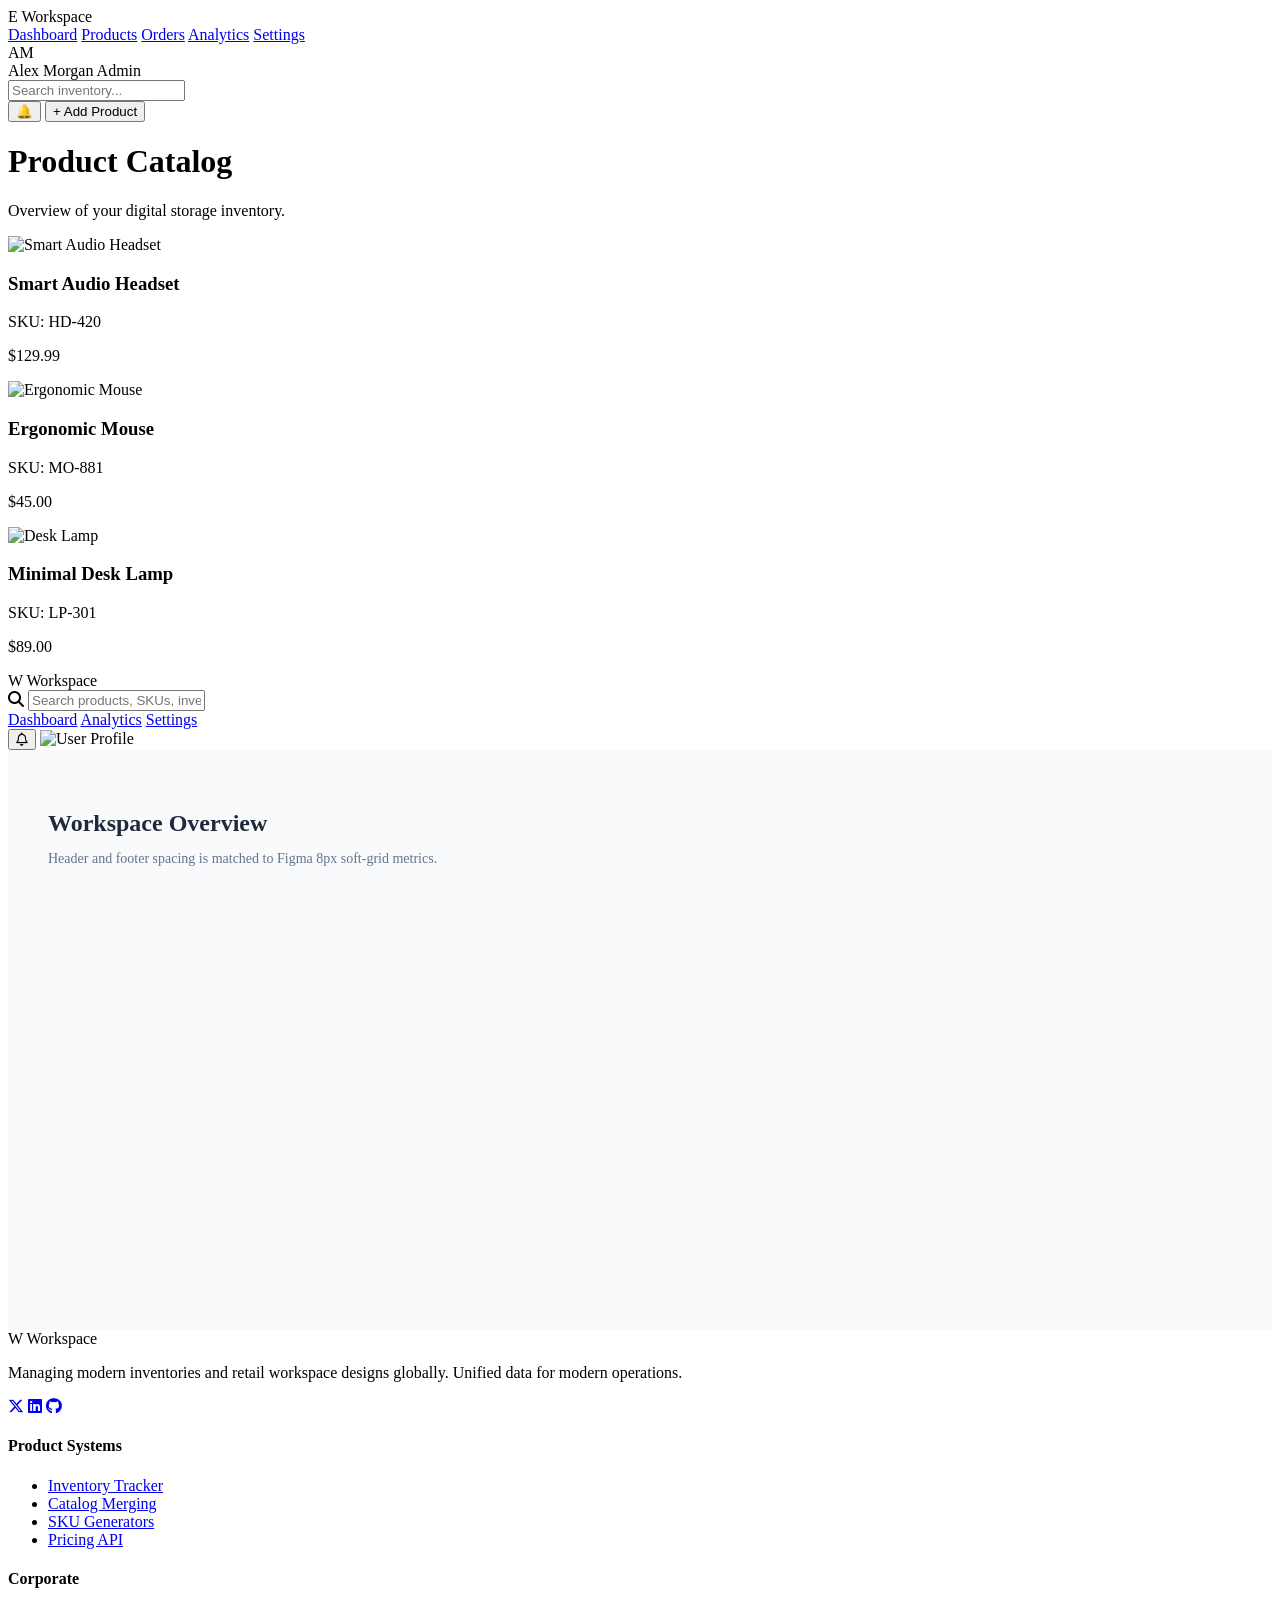
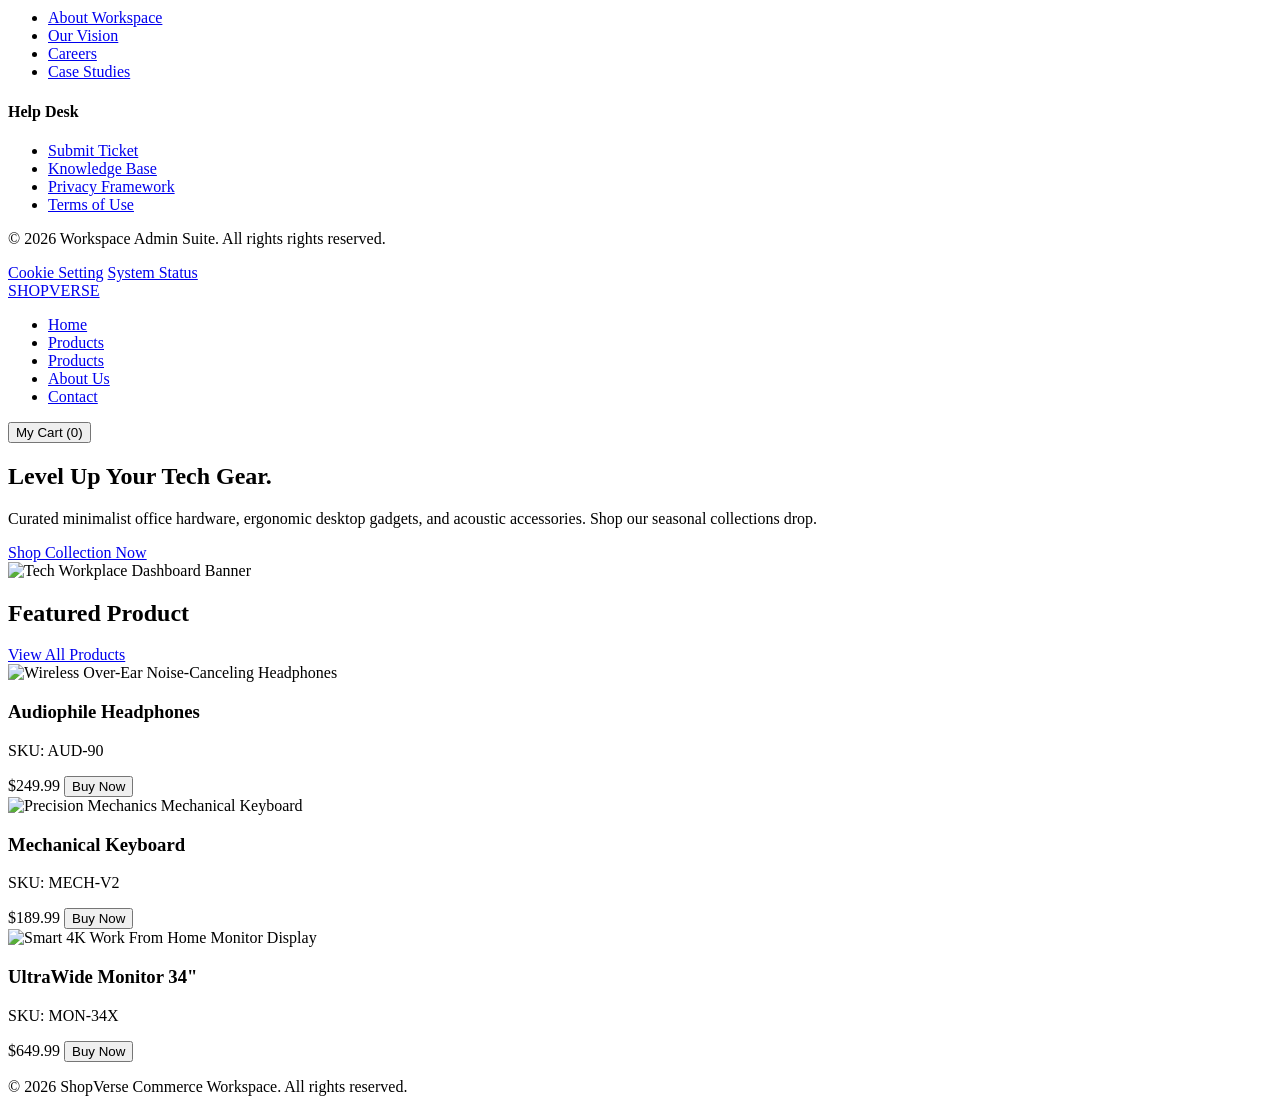
==== index.html @ 9fde5715 "Add files via upload" ====
<!DOCTYPE html>
<html lang="en">
<head>  
    <meta charset="UTF-8">
    <meta name="viewport" content="width=device-width, initial-scale=1.0">
    <title>E-commerce Figma Dashboard</title>

    <link rel="stylesheet" href="style.css">
    <link rel="preconnect" href="https://fonts.googleapis.com">
    <link rel="preconnect" href="https://fonts.gstatic.com" crossorigin>
    
    <link href="https://fonts.googleapis.com/css2?family=Inter:wght@400;500;600;700&display=swap" rel="stylesheet">
    
    <link rel="stylesheet" href="style.css"> 
    <link rel="preconnect" href="productt.html"> 
    <link rel="preconnect" href="product-detail.html"> 
    <div class="dashboard-container">
      <aside class="sidebar">
      <div class="logo">
      <span class="logo-box">E</span> Workspace
    </div>
    <nav class="nav-menu">
      <a href="#" class="nav-item active">Dashboard</a>
      <a href="#" class="nav-item">Products</a>
      <a href="#" class="nav-item">Orders</a>
      <a href="#" class="nav-item">Analytics</a>
      <a href="#" class="nav-item">Settings</a>
    </nav>
    <div class="profile-snip">
      <div class="avatar">AM</div>
      <div class="profile-info">
      <span class="name">Alex Morgan</span>
      <span class="role">Admin</span>
    </div>
      </div>
      </aside>
    <div class="right-pane">
      <header class="top-header">
      <div class="search-bar">
      <input type="text" placeholder="Search inventory...">
    </div>
    <div class="header-actions">
      <button class="action-btn">🔔</button>
      <button class="add-btn">+ Add Product</button>
    </div>
</header>
    <main class="main-content">
      <div class="page-title">
      <h1>Product Catalog</h1>
      <p>Overview of your digital storage inventory.</p>
    </div>
    <div class="product-grid">
      <div class="product-card">
      <img src="assets/image/tech/image 29.png" alt="Smart Audio Headset" class="product-img">
      <h3>Smart Audio Headset</h3>
      <p class="sku">SKU: HD-420</p>
      <p class="price">$129.99</p>
    </div>
      </div>
    <div class="product-card">
      <img src="assets/image/tech/image 6.png" alt="Ergonomic Mouse" class="product-img"> 
      <h3>Ergonomic Mouse</h3>
      <p class="sku">SKU: MO-881</p>
      <p class="price">$45.00</p>
    </div>
    <div class="product-card">
      <img src= "assets/image/layout/alibaba/image/tech/image 85.png" alt="Desk Lamp" class="product-img"> 
      <h3>Minimal Desk Lamp</h3>
      <p class="sku">SKU: LP-301</p>
      <p class="price">$89.00</p>
    </div>
      </div>
</main>
    </div>
      </div>
</body>
</html>
    <title>Figma Header & Footer Workspace</title>
       <link rel="preconnect" href="https://fonts.googleapis.com">
       <link rel="preconnect" href="https://fonts.gstatic.com" crossorigin>
       <link href="https://fonts.googleapis.com/css2?family=Inter:wght@400;500;600;700&display=swap" rel="stylesheet">
       <link rel="stylesheet" href="https://cdnjs.cloudflare.com/ajax/libs/font-awesome/6.4.0/css/all.min.css">
       <link rel="stylesheet" href="style.css">
    </head>
    <body>
       <header class="main-header">
       <div class="container header-flex">
    <div class="logo">
       <span class="logo-icon">W</span>
       <span class="logo-text">Workspace</span>
    </div>
    <div class="search-wrapper">
        <i class="fa-solid fa-magnifying-glass search-icon"></i>
        <input type="text" placeholder="Search products, SKUs, inventory..." class="search-input">
    </div>
    <div class="header-right">
     <nav class="header-nav">
        <a href="#" class="nav-link active">Dashboard</a>
        <a href="#" class="nav-link">Analytics</a>
        <a href="#" class="nav-link">Settings</a>
    </nav>
        <div class="vertical-divider"></div>
        <div class="header-actions">
        <button class="icon-btn" aria-label="Notifications">
        <i class="fa-regular fa-bell"></i>
        <span class="badge-dot"></span>
    </button>
        <img src="https://ui-avatars.com/api/?name=User&background=6366f1&color=fff" alt="User Profile" class="avatar">
    </div>
      </div>
      </div>
    </header>
    <main style="min-height: calc(100vh - 400px); background-color: #F8FAFC; padding: 40px;">
        <div class="container">
        <h2 style="font-weight: 700; color: #1E293B; margin-bottom: 8px;">Workspace Overview</h2>
        <p style="color: #64748B; font-size: 0.875rem;">Header and footer spacing is matched to Figma 8px soft-grid metrics.</p>
        </div>
    </main>
    <footer class="main-footer">
    <div class="container footer-grid">
        <div class="footer-col brand-col">
        <div class="logo">
        <span class="logo-icon">W</span>
        <span class="logo-text">Workspace</span>
        </div>
        <p class="footer-desc">
    Managing modern inventories and retail workspace designs globally. Unified data for modern operations.
    </p>
    <div class="social-links">
        <a href="#"><i class="fa-brands fa-x-twitter"></i></a>
        <a href="#"><i class="fa-brands fa-linkedin"></i></a>
        <a href="#"><i class="fa-brands fa-github"></i></a>
    </div>
        </div>
        <div class="footer-col">
        <h4 class="footer-title">Product Systems</h4>
    <ul class="footer-links">
        <li><a href="#">Inventory Tracker</a></li>
        <li><a href="#">Catalog Merging</a></li>
        <li><a href="#">SKU Generators</a></li>
        <li><a href="#">Pricing API</a></li>
    </ul>
         </div>
    <div class="footer-col">
         <h4 class="footer-title">Corporate</h4>
    <ul class="footer-links">
        <li><a href="#">About Workspace</a></li>
        <li><a href="#">Our Vision</a></li>
        <li><a href="#">Careers</a></li>
        <li><a href="#">Case Studies</a></li>
    </ul>
        </div>
    <div class="footer-col">
        <h4 class="footer-title">Help Desk</h4>
    <ul class="footer-links">
        <li><a href="#">Submit Ticket</a></li>
        <li><a href="#">Knowledge Base</a></li>
        <li><a href="#">Privacy Framework</a></li>
        <li><a href="#">Terms of Use</a></li>
    </ul>
        </div>
         </div>
    <div class="container footer-bottom">
        <p>&copy; 2026 Workspace Admin Suite. All rights rights reserved.</p>
        <div class="bottom-links">
        <a href="#">Cookie Setting</a>
        <a href="#">System Status</a>
    </div>
        </div>
        </footer>
    </body>
    </html>
    <title>ShopVerse - Home</title>
        <link rel="preconnect" href="https://fonts.googleapis.com">
        <link rel="preconnect" href="https://fonts.gstatic.com" crossorigin>
        <link href="https://fonts.googleapis.com/css2?family=Inter:wght@400;500;600;700;800&display=swap" rel="stylesheet">
        <link rel="stylesheet" href="style.css">
</head>
<body>
    <header class="site-header">
        <div class="container nav-bar">
        <div class="logo"><a href="index.html">SHOP<span>VERSE</span></a></div>
    <nav>
    <ul class="nav-links">
        <li><a href="index.html" class="active">Home</a></li>
        <li><a href="product.html">Products</a></li>
         <li><a href="product-detail.html">Products</a></li>
        <li><a href="#">About Us</a></li>
        <li><a href="#">Contact</a></li>
    </ul>
    </nav>
    <div class="header-actions">
        <button class="btn btn-outline">My Cart (0)</button>
    </div>
        </div>
    </header>
    <section class="hero-section">
        <div class="container hero-content">
        <div class="hero-text">
        <h1>Level Up Your Tech Gear.</h1>
        <p>Curated minimalist office hardware, ergonomic desktop gadgets, and acoustic accessories. Shop our seasonal collections drop.</p>
        <a href="product.html" class="btn btn-primary">Shop Collection Now</a>
    </div>
    <div class="hero-img">
        <img src="assets/image/hero-banner.png" alt="Tech Workplace Dashboard Banner">
    </div>
        </div>
</section>
    <section class="featured-products">
        <div class="container">
        <div class="section-header">
        <h2>Featured Product</h2>
        <a href="product.html" class="btn btn-outline">View All Products</a>
        </div>
    <div class="product-grid"> 
        <div class="product-card">
        <div class="product-img-wrapper">
        <img src="assets/image/tech/image-29.png" alt="Wireless Over-Ear Noise-Canceling Headphones">
    </div>
    <div class="product-info">
        <h3>Audiophile Headphones</h3>
        <p class="product-sku">SKU: AUD-90</p>
        <div class="product-bottom">
        <span class="product-price">$249.99</span>
        <button class="btn btn-primary btn-buy">Buy Now</button>
     </div>
        </div>
        </div>
    <div class="product-card">
        <div class="product-img-wrapper">
        <img src="assets/image/tech/image-85.png" alt="Precision Mechanics Mechanical Keyboard">
    </div>
        <div class="product-info">
        <h3>Mechanical Keyboard</h3>
        <p class="product-sku">SKU: MECH-V2</p>
        <div class="product-bottom">
        <span class="product-price">$189.99</span>
        <button class="btn btn-primary btn-buy">Buy Now</button>
    </div>
        </div>
        </div>
    <div class="product-card">
        <div class="product-img-wrapper">
        <img src="assets/image/tech/image-24.png" alt="Smart 4K Work From Home Monitor Display">
    </div>
    <div class="product-info">
        <h3>UltraWide Monitor 34"</h3>
        <p class="product-sku">SKU: MON-34X</p>
        <div class="product-bottom">
        <span class="product-price">$649.99</span>
        <button class="btn btn-primary btn-buy">Buy Now</button>
    </div>
        </div>
        </div>
        </div>
        </div>
</section>
    <footer class="site-footer">
        <div class="container footer-bottom">
        <p>&copy; 2026 ShopVerse Commerce Workspace. All rights reserved.</p>
        </div>
    </footer>
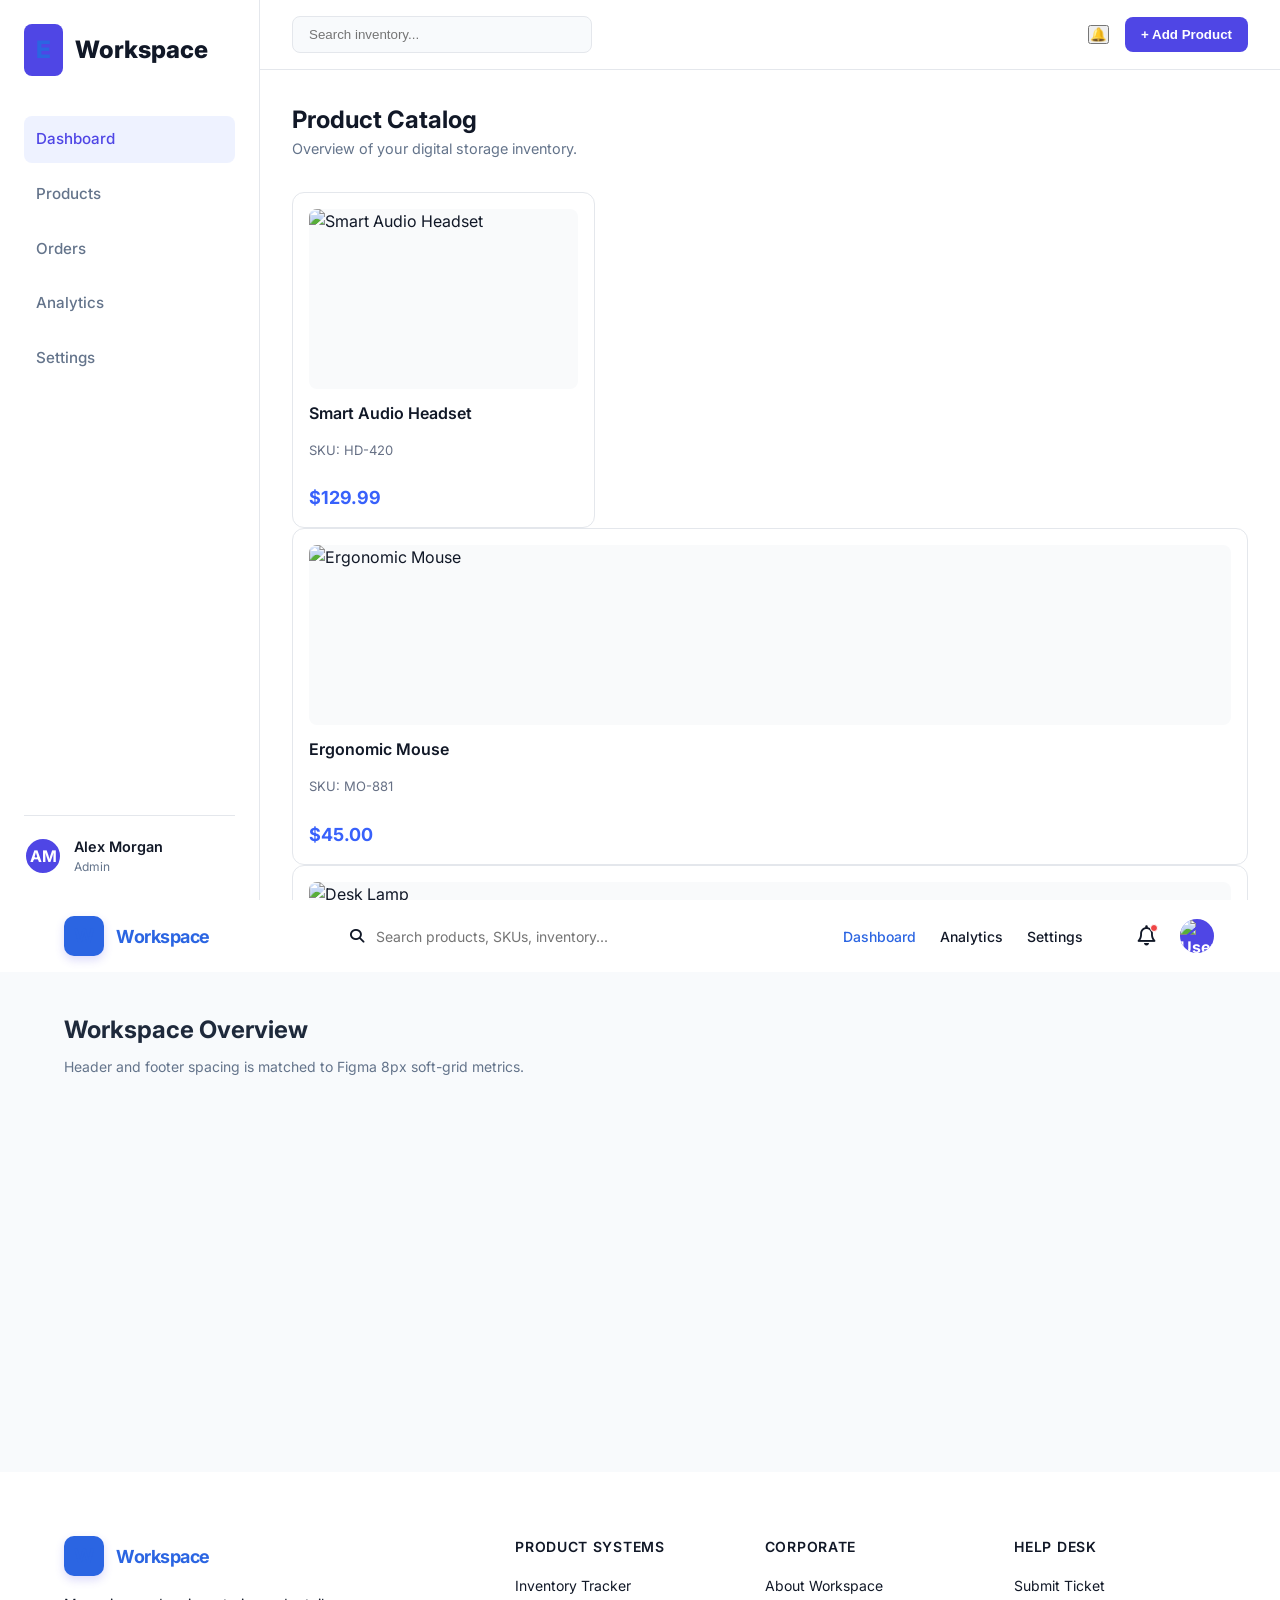
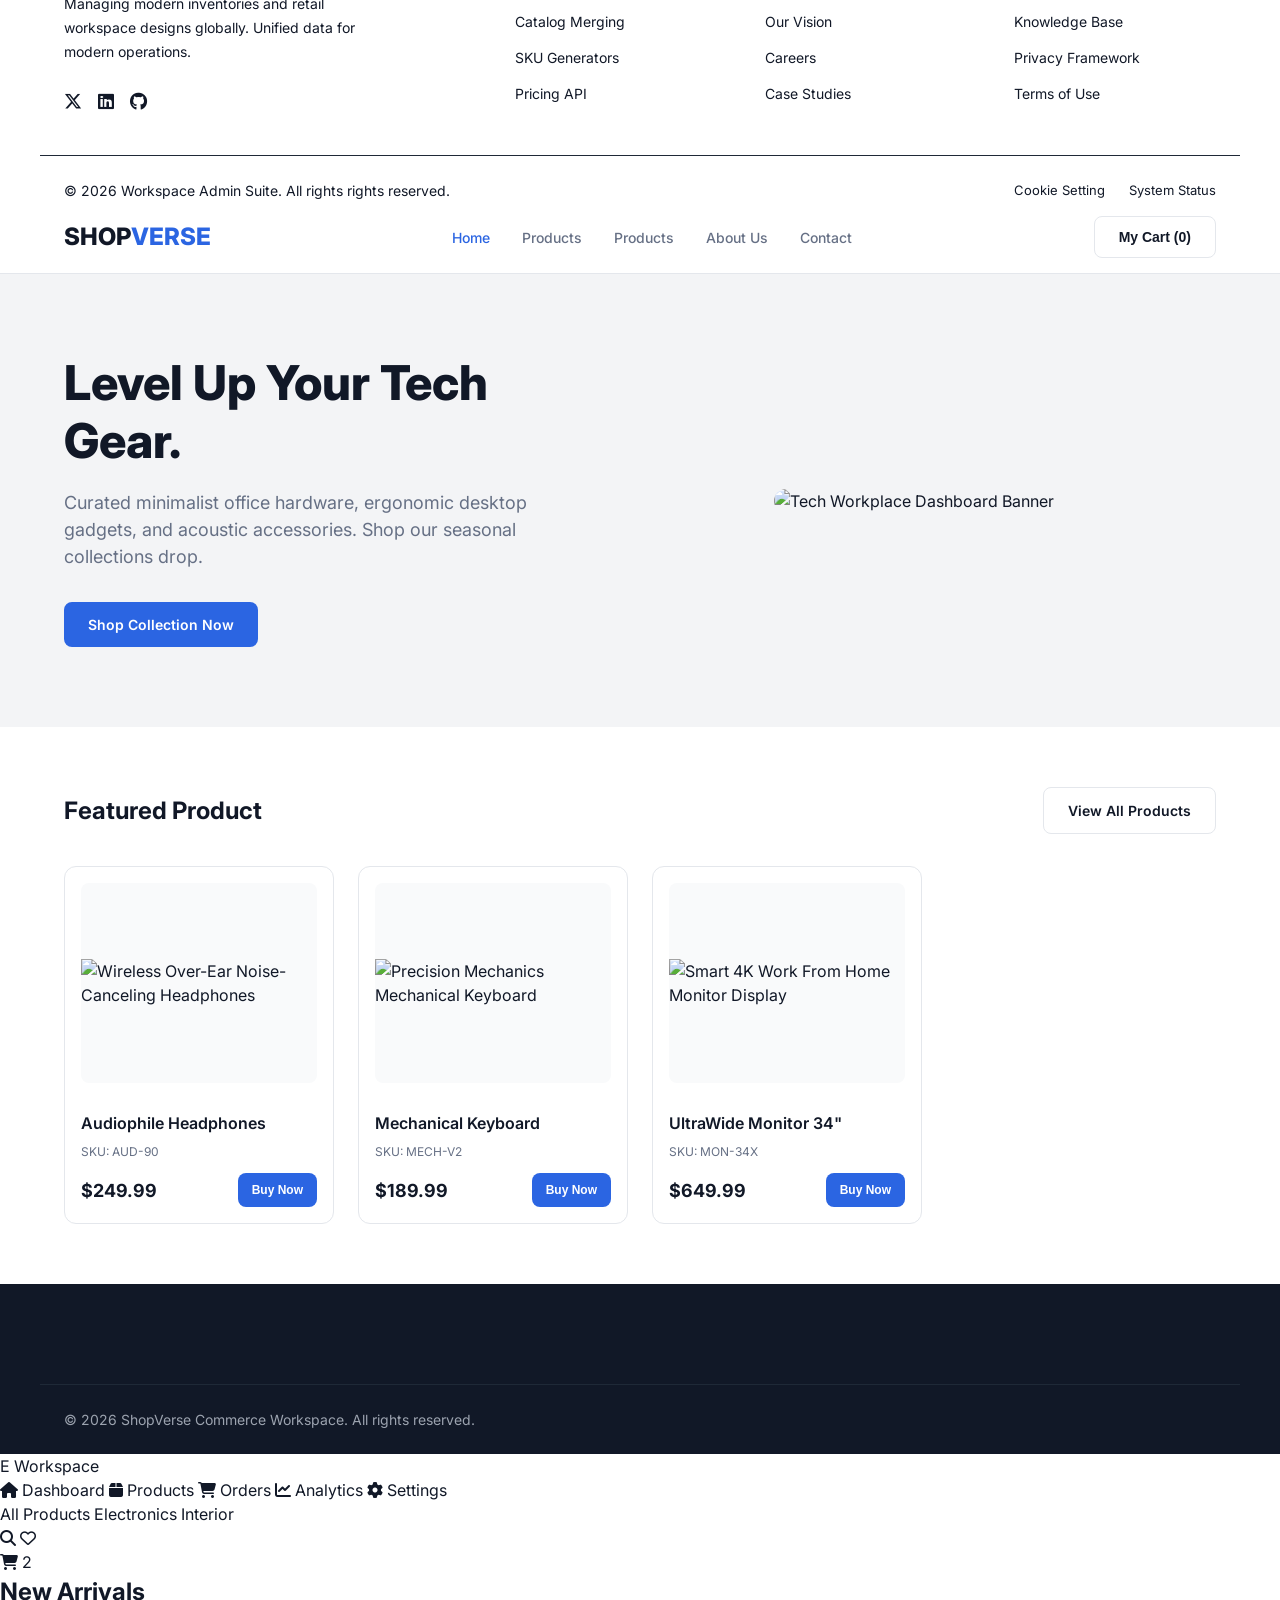
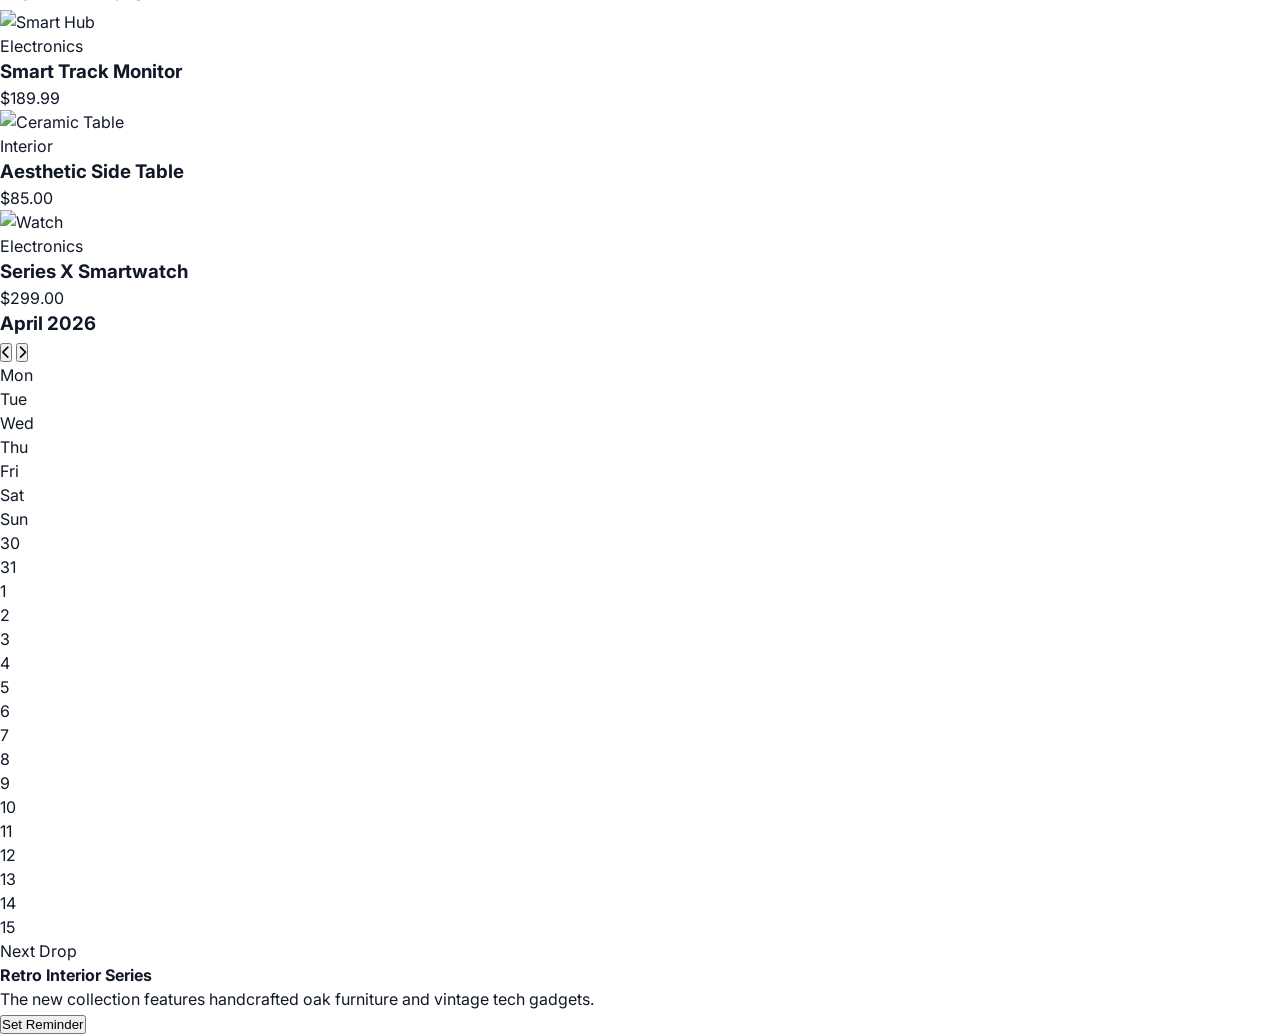
==== commit a6df5683: "Update index.html" ====
--- a/index.html
+++ b/index.html
@@ -261,13 +261,148 @@
         </div>
     </footer>
 
-
-
-
-
-
-
-
-
-
-
+<!DOCTYPE html>
+<html lang="en">
+<head>  
+    <meta charset="UTF-8">
+    <meta name="viewport" content="width=device-width, initial-scale=1.0">
+    <title>E-commerce Dashboard - Week 1 Update</title>
+    <link href="https://fonts.googleapis.com/css2?family=Inter:wght@400;500;600;700&display=swap" rel="stylesheet">
+    <link rel="stylesheet" href="https://cdnjs.cloudflare.com/ajax/libs/font-awesome/6.4.0/css/all.min.css">
+    <link rel="stylesheet" href="style.css"> 
+    <script src="https://cdn.tailwindcss.com"></script>
+</head>
+<body class="bg-[#FDFDFD] font-['Inter']">
+
+    <div class="flex">
+        <aside class="w-64 h-screen bg-white border-r border-gray-100 sticky top-0 flex flex-col p-6">
+            <div class="flex items-center gap-2 mb-10">
+                <span class="bg-black text-white px-3 py-1 rounded-lg font-bold">E</span> 
+                <span class="font-bold text-xl tracking-tight">Workspace</span>
+            </div>
+            <nav class="space-y-2 flex-1">
+                <a href="#" class="flex items-center gap-3 px-4 py-3 bg-gray-100 rounded-xl text-black font-semibold">
+                    <i class="fa-solid fa-house"></i> Dashboard
+                </a>
+                <a href="#" class="flex items-center gap-3 px-4 py-3 text-gray-500 hover:bg-gray-50 rounded-xl transition">
+                    <i class="fa-solid fa-box"></i> Products
+                </a>
+                <a href="#" class="flex items-center gap-3 px-4 py-3 text-gray-500 hover:bg-gray-50 rounded-xl transition">
+                    <i class="fa-solid fa-cart-shopping"></i> Orders
+                </a>
+                <a href="#" class="flex items-center gap-3 px-4 py-3 text-gray-500 hover:bg-gray-50 rounded-xl transition">
+                    <i class="fa-solid fa-chart-line"></i> Analytics
+                </a>
+                <a href="#" class="flex items-center gap-3 px-4 py-3 text-gray-500 hover:bg-gray-50 rounded-xl transition">
+                    <i class="fa-solid fa-gear"></i> Settings
+                </a>
+            </nav>
+        </aside>
+
+        <main class="flex-1 p-8">
+            <header class="flex items-center justify-between mb-10">
+                <div class="flex space-x-8 font-medium text-sm text-gray-400">
+                    <a href="#" class="text-black border-b-2 border-black pb-1">All Products</a>
+                    <a href="#" class="hover:text-black transition">Electronics</a>
+                    <a href="#" class="hover:text-black transition">Interior</a>
+                </div>
+                <div class="flex items-center space-x-5 text-gray-400">
+                    <i class="fa-solid fa-magnifying-glass cursor-pointer hover:text-black"></i>
+                    <i class="fa-regular fa-heart cursor-pointer hover:text-black"></i>
+                    <div class="relative cursor-pointer hover:text-black">
+                        <i class="fa-solid fa-cart-shopping"></i>
+                        <span class="absolute -top-2 -right-2 bg-blue-600 text-white text-[10px] w-4 h-4 rounded-full flex items-center justify-center">2</span>
+                    </div>
+                </div>
+            </header>
+
+            <section class="mb-12">
+                <h2 class="text-3xl font-bold mb-8">New Arrivals</h2>
+                <div class="grid grid-cols-1 md:grid-cols-2 lg:grid-cols-3 gap-8">
+                    
+                    <div class="bg-[#F8F8F8] rounded-3xl p-6 group cursor-pointer transition-all hover:shadow-lg">
+                        <div class="h-48 flex items-center justify-center mb-4">
+                            <img src="assets/Image/tech/6.png" alt="Smart Hub" class="max-h-full object-contain group-hover:scale-105 transition-transform">
+                        </div>
+                        <p class="text-[10px] font-bold text-blue-500 uppercase tracking-widest">Electronics</p>
+                        <h3 class="font-bold text-lg mt-1">Smart Track Monitor</h3>
+                        <p class="font-semibold mt-2">$189.99</p>
+                    </div>
+
+                    <div class="bg-[#F8F8F8] rounded-3xl p-6 group cursor-pointer transition-all hover:shadow-lg">
+                        <div class="h-48 flex items-center justify-center mb-4">
+                            <img src="assets/Image/interior/image 93.png" alt="Ceramic Table" class="max-h-full object-contain group-hover:scale-105 transition-transform">
+                        </div>
+                        <p class="text-[10px] font-bold text-green-500 uppercase tracking-widest">Interior</p>
+                        <h3 class="font-bold text-lg mt-1">Aesthetic Side Table</h3>
+                        <p class="font-semibold mt-2">$85.00</p>
+                    </div>
+
+                    <div class="bg-[#F8F8F8] rounded-3xl p-6 group cursor-pointer transition-all hover:shadow-lg">
+                        <div class="h-48 flex items-center justify-center mb-4">
+                            <img src="assets/Image/tech/image 32.png" alt="Watch" class="max-h-full object-contain group-hover:scale-105 transition-transform">
+                        </div>
+                        <p class="text-[10px] font-bold text-blue-500 uppercase tracking-widest">Electronics</p>
+                        <h3 class="font-bold text-lg mt-1">Series X Smartwatch</h3>
+                        <p class="font-semibold mt-2">$299.00</p>
+                    </div>
+                </div>
+            </section>
+
+            <section class="grid grid-cols-1 lg:grid-cols-3 gap-8">
+                <div class="lg:col-span-2 bg-white border border-gray-100 rounded-3xl p-8 shadow-sm">
+                    <div class="flex items-center justify-between mb-8">
+                        <h3 class="text-xl font-bold">April 2026</h3>
+                        <div class="flex gap-2">
+                            <button class="p-2 hover:bg-gray-100 rounded-full"><i class="fa-solid fa-chevron-left text-xs"></i></button>
+                            <button class="p-2 hover:bg-gray-100 rounded-full"><i class="fa-solid fa-chevron-right text-xs"></i></button>
+                        </div>
+                    </div>
+                    
+                    <div class="grid grid-cols-7 gap-4 text-center">
+                        <div class="text-[10px] font-bold text-gray-400 uppercase">Mon</div>
+                        <div class="text-[10px] font-bold text-gray-400 uppercase">Tue</div>
+                        <div class="text-[10px] font-bold text-gray-400 uppercase">Wed</div>
+                        <div class="text-[10px] font-bold text-gray-400 uppercase">Thu</div>
+                        <div class="text-[10px] font-bold text-gray-400 uppercase">Fri</div>
+                        <div class="text-[10px] font-bold text-gray-400 uppercase">Sat</div>
+                        <div class="text-[10px] font-bold text-gray-400 uppercase">Sun</div>
+
+                        <div class="py-3 text-gray-300">30</div>
+                        <div class="py-3 text-gray-300">31</div>
+                        <div class="py-3 font-medium hover:bg-blue-50 rounded-xl cursor-pointer transition">1</div>
+                        <div class="py-3 font-medium hover:bg-blue-50 rounded-xl cursor-pointer transition">2</div>
+                        <div class="py-3 font-medium hover:bg-blue-50 rounded-xl cursor-pointer transition text-blue-600 font-bold bg-blue-50">3</div>
+                        <div class="py-3 font-medium hover:bg-blue-50 rounded-xl cursor-pointer transition">4</div>
+                        <div class="py-3 font-medium hover:bg-blue-50 rounded-xl cursor-pointer transition">5</div>
+                        <div class="py-3 font-medium hover:bg-blue-50 rounded-xl cursor-pointer transition">6</div>
+                        <div class="py-3 font-medium hover:bg-blue-50 rounded-xl cursor-pointer transition">7</div>
+                        <div class="py-3 font-medium hover:bg-blue-50 rounded-xl cursor-pointer transition">8</div>
+                        <div class="py-3 font-medium hover:bg-blue-50 rounded-xl cursor-pointer transition">9</div>
+                        <div class="py-3 font-medium hover:bg-blue-50 rounded-xl cursor-pointer transition">10</div>
+                        <div class="py-3 font-medium hover:bg-blue-50 rounded-xl cursor-pointer transition">11</div>
+                        <div class="py-3 font-medium hover:bg-blue-50 rounded-xl cursor-pointer transition">12</div>
+                        <div class="py-3 bg-black text-white rounded-xl font-bold cursor-pointer shadow-lg shadow-gray-200">13</div>
+                        <div class="py-3 font-medium hover:bg-blue-50 rounded-xl cursor-pointer transition">14</div>
+                        <div class="py-3 font-medium hover:bg-blue-50 rounded-xl cursor-pointer transition">15</div>
+                    </div>
+                </div>
+
+                <div class="bg-[#212121] rounded-3xl p-8 text-white flex flex-col justify-between">
+                    <div>
+                        <p class="text-xs font-bold text-blue-400 uppercase tracking-widest mb-2">Next Drop</p>
+                        <h4 class="text-2xl font-bold">Retro Interior Series</h4>
+                        <p class="text-gray-400 mt-4 text-sm leading-relaxed">The new collection features handcrafted oak furniture and vintage tech gadgets.</p>
+                    </div>
+                    <button class="w-full py-4 bg-white text-black font-bold rounded-2xl hover:bg-blue-400 transition">Set Reminder</button>
+                </div>
+            </section>
+        </main>
+    </div>
+
+</body>
+</html>
+
+
+
+
--- a/style.css
+++ b/style.css
@@ -0,0 +1,1138 @@
+body {
+    background-image: url('assets/image/bg-pattern.png'); /* Relative path to your asset */
+    background-size: cover;       /* 👈 Forces the image to fill the screen */
+    background-position: center;  /* 👈 Centers the image */
+    background-repeat: no-repeat; /* 👈 Prevents tile looping */
+    background-attachment: fixed; /* 👈 Keeps image still while you scroll */
+}
+
+ /* 🛠️ Global Resets & Variables */
+* {
+    margin: 0;
+    padding: 0;
+    box-sizing: border-box;
+}
+
+:root {
+    --bg-color: #F8FAFC;
+    --white: #FFFFFF;
+    --border-color: #E2E8F0;
+    --text-main: #1E293B;
+    --text-muted: #64748B;
+    --accent: #4F46E5;
+}
+
+body {
+    font-family: 'Inter', sans-serif;
+    color: var(--text-main);
+    background-color: var(--bg-color);
+}
+
+/* 🏗️ Core Layout using Flexbox split */
+.dashboard-container {
+    display: flex;
+    height: 100vh;
+    overflow: hidden;
+}
+
+.right-pane {
+    flex: 1;
+    display: flex;
+    flex-direction: column;
+    overflow: hidden;
+}
+
+/* 🗄️ Sidebar Styling */
+.sidebar {
+    width: 260px;
+    background-color: var(--white);
+    border-right: 1px solid var(--border-color);
+    display: flex;
+    flex-direction: column;
+    justify-content: space-between;
+    padding: 24px;
+}
+
+.logo {
+    font-size: 1.25rem;
+    font-weight: 700;
+    display: flex;
+    align-items: center;
+    gap: 10px;
+}
+
+.logo-box {
+    background-color: var(--accent);
+    color: var(--white);
+    padding: 8px 12px;
+    border-radius: 8px;
+}
+
+.nav-menu {
+    display: flex;
+    flex-direction: column;
+    gap: 8px;
+    margin-top: 40px;
+    flex: 1;
+}
+
+.nav-item {
+    text-decoration: none;
+    color: var(--text-muted);
+    font-weight: 500;
+    font-size: 0.95rem;
+    padding: 12px;
+    border-radius: 8px;
+    transition: all 0.2s;
+}
+
+.nav-item:hover, .nav-item.active {
+    background-color: #F1F5F9;
+    color: var(--text-main);
+}
+
+.nav-item.active {
+    color: var(--accent);
+    background-color: #EEF2FF;
+}
+
+.profile-snip {
+    display: flex;
+    align-items: center;
+    gap: 12px;
+    padding-top: 20px;
+    border-top: 1px solid var(--border-color);
+}
+
+.avatar {
+    background-color: var(--accent);
+    color: var(--white);
+    font-weight: bold;
+    height: 40px;
+    width: 40px;
+    border-radius: 50%;
+    display: flex;
+    align-items: center;
+    justify-content: center;
+}
+
+.profile-info {
+    display: flex;
+    flex-direction: column;
+}
+
+.profile-info .name {
+    font-size: 0.9rem;
+    font-weight: 600;
+}
+
+.profile-info .role {
+    font-size: 0.75rem;
+    color: var(--text-muted);
+}
+
+/* 🔝 Top Header Styling */
+.top-header {
+    height: 70px;
+    background-color: var(--white);
+    border-bottom: 1px solid var(--border-color);
+    display: flex;
+    align-items: center;
+    justify-content: space-between;
+    padding: 0 32px;
+}
+
+.search-bar input {
+    width: 300px;
+    padding: 10px 16px;
+    border: 1px solid var(--border-color);
+    background-color: var(--bg-color);
+    border-radius: 8px;
+    outline: none;
+}
+
+.header-actions {
+    display: flex;
+    align-items: center;
+    gap: 16px;
+}
+
+.add-btn {
+    background-color: var(--accent);
+    color: var(--white);
+    border: none;
+    padding: 10px 16px;
+    border-radius: 8px;
+    font-weight: 600;
+    cursor: pointer;
+}
+
+/* 📋 Main Content with Responsive Grid mapping */
+.main-content {
+    flex: 1;
+    padding: 32px;
+    overflow-y: auto;
+}
+
+.page-title {
+    margin-bottom: 32px;
+}
+
+.page-title h1 {
+    font-size: 1.5rem;
+    font-weight: 700;
+}
+
+.page-title p {
+    color: var(--text-muted);
+    font-size: 0.9rem;
+}
+
+.product-grid {
+    display: grid;
+    grid-template-columns: repeat(auto-fill, minmax(250px, 1fr));
+    gap: 24px;
+}
+
+.product-card {
+    background-color: var(--white);
+    border: 1px solid var(--border-color);
+    border-radius: 12px;
+    padding: 16px;
+    transition: box-shadow 0.2s;
+}
+
+.product-card:hover {
+    box-shadow: 0 4px 12px rgba(0,0,0,0.05);
+}
+
+.img-placeholder {
+    height: 180px;
+    background-color: var(--bg-color);
+    border-radius: 8px;
+    display: flex;
+    align-items: center;
+    justify-content: center;
+    color: var(--text-muted);
+    font-size: 0.85rem;
+    margin-bottom: 16px;
+}
+
+.product-card h3 {
+    font-size: 1rem;
+    font-weight: 600;
+    margin-bottom: 4px;
+}
+
+.sku {
+    font-size: 0.8rem;
+    color: var(--text-muted);
+    margin-bottom: 12px;
+}
+
+.price {
+    font-weight: 700;
+    color: var(--accent);
+}
+
+
+
+
+/* Reset settings */
+* {
+    margin: 0;
+    padding: 0;
+    box-sizing: border-box;
+}
+
+body {
+    font-family: var(--font-inter);
+    color: var(--slate-700);
+    background-color: var(--white);
+    -webkit-font-smoothing: antialiased;
+}
+
+/* Constrained utility layout */
+.container {
+    max-width: 1280px;
+    margin: 0 auto;
+    padding: 0 32px; /* Uniform left-right Figma padding */
+}
+
+/* 🏷️ LOGO REUSABLE COMPONENT */
+.logo {
+    display: flex;
+    align-items: center;
+    gap: 12px;
+}
+
+.logo-icon {
+    background-color: var(--primary);
+    color: var(--white);
+    font-weight: 700;
+    font-size: 1.25rem;
+    height: 40px;
+    width: 40px;
+    display: flex;
+    align-items: center;
+    justify-content: center;
+    border-radius: 10px;
+    box-shadow: 0 4px 10px rgba(79, 70, 229, 0.2);
+}
+
+.logo-text {
+    font-size: 1.125rem;
+    font-weight: 700;
+    color: var(--slate-900);
+    letter-spacing: -0.025em;
+}
+
+/* 🔝 HEADER RENDERING */
+.main-header {
+    height: 72px;
+    background-color: var(--white);
+    border-bottom: 1px solid var(--slate-200);
+    position: sticky;
+    top: 0;
+    z-index: 50;
+    display: flex;
+    align-items: center;
+}
+
+.header-flex {
+    width: 100%;
+    display: flex;
+    align-items: center;
+    justify-content: space-between;
+}
+
+/* Search engine alignment */
+.search-wrapper {
+    position: relative;
+    width: 380px;
+}
+
+.search-icon {
+    position: absolute;
+    left: 14px;
+    top: 50%;
+    transform: translateY(-50%);
+    color: var(--slate-500);
+    font-size: 0.875rem;
+}
+
+.search-input {
+    width: 100%;
+    background-color: var(--bg-light);
+    border: 1px solid var(--slate-200);
+    border-radius: 8px;
+    padding: 10px 14px 10px 40px;
+    font-family: var(--font-inter);
+    font-size: 0.875rem;
+    color: var(--slate-900);
+    outline: none;
+    transition: all 0.2s;
+}
+
+.search-input:focus {
+    border-color: var(--primary);
+    background-color: var(--white);
+    box-shadow: 0 0 0 4px rgba(79, 70, 229, 0.1);
+}
+
+.header-right {
+    display: flex;
+    align-items: center;
+    gap: 24px;
+}
+
+.header-nav {
+    display: flex;
+    align-items: center;
+    gap: 24px;
+}
+
+.nav-link {
+    font-size: 0.875rem;
+    font-weight: 500;
+    color: var(--slate-500);
+}
+
+.nav-link:hover {
+    color: var(--slate-900);
+}
+
+.nav-link.active {
+    color: var(--primary);
+}
+
+.vertical-divider {
+    height: 24px;
+    width: 1px;
+    background-color: var(--slate-200);
+}
+
+.header-actions {
+    display: flex;
+    align-items: center;
+    gap: 16px;
+}
+
+.icon-btn {
+    background: none;
+    border: none;
+    cursor: pointer;
+    font-size: 1.25rem;
+    color: var(--slate-500);
+    position: relative;
+    display: flex;
+    align-items: center;
+    justify-content: center;
+    padding: 6px;
+    border-radius: 8px;
+}
+
+.icon-btn:hover {
+    color: var(--slate-900);
+    background-color: var(--bg-light);
+}
+
+.badge-dot {
+    position: absolute;
+    top: 4px;
+    right: 4px;
+    height: 8px;
+    width: 8px;
+    background-color: #EF4444;
+    border: 1.5px solid var(--white);
+    border-radius: 50%;
+}
+
+.avatar {
+    height: 38px;
+    width: 38px;
+    border-radius: 50%;
+    cursor: pointer;
+    border: 2px solid var(--white);
+    box-shadow: 0 0 0 1.5px var(--slate-200);
+}
+
+
+/* 🦶 FOOTER RENDERING */
+.main-footer {
+    background-color: var(--white);
+    border-top: 1px solid var(--slate-200);
+    padding-top: 64px;
+}
+
+.footer-grid {
+    display: grid;
+    grid-template-columns: 2fr 1fr 1fr 1fr; /* First column is wider for branding info */
+    gap: 48px;
+    padding-bottom: 48px;
+}
+
+.brand-col {
+    display: flex;
+    flex-direction: column;
+    gap: 16px;
+}
+
+.footer-desc {
+    font-size: 0.875rem;
+    line-height: 1.5rem;
+    color: var(--slate-500);
+    max-width: 320px;
+}
+
+.social-links {
+    display: flex;
+    gap: 16px;
+    margin-top: 8px;
+}
+
+.social-links a {
+    color: var(--slate-500);
+    font-size: 1.125rem;
+}
+
+.social-links a:hover {
+    color: var(--slate-900);
+}
+
+/* Text Lists in Footer (8px vertical gaps) */
+.footer-title {
+    font-size: 0.875rem;
+    font-weight: 600;
+    color: var(--slate-900);
+    margin-bottom: 16px;
+    text-transform: uppercase;
+    letter-spacing: 0.05em;
+}
+
+.footer-links {
+    list-style: none;
+    display: flex;
+    flex-direction: column;
+    gap: 12px;
+}
+
+.footer-links a {
+    font-size: 0.875rem;
+    color: var(--slate-500);
+}
+
+.footer-links a:hover {
+    color: var(--primary);
+}
+
+/* Sub-Footer Base */
+.footer-bottom {
+    border-top: 1px solid var(--slate-200);
+    padding: 24px 32px;
+    display: flex;
+    justify-content: space-between;
+    align-items: center;
+    font-size: 0.8125rem;
+    color: var(--slate-500);
+}
+
+.bottom-links {
+    display: flex;
+    gap: 24px;
+}
+
+.bottom-links a {
+    color: var(--slate-500);
+    font-size: 0.8125rem;
+}
+
+.bottom-links a:hover {
+    color: var(--slate-900);
+}
+
+/* 📱 Mobile Responsiveness */
+@media (max-width: 768px) {
+    .header-nav, .search-wrapper {
+        display: none; /* Collapses on small tablet/mobile */
+    }
+    
+    .footer-grid {
+        grid-template-columns: 1fr; /* Stack columns vertically on phones */
+        gap: 32px;
+    }
+    
+    .footer-bottom {
+        flex-direction: column;
+        gap: 16px;
+        text-align: center;
+    }
+}
+/* Container for the product card */
+.product-card {
+    background-color: #ffffff;
+    border: 1px solid #e4e7ec;
+    border-radius: 12px;
+    padding: 16px;
+    transition: box-shadow 0.3s ease;
+    display: flex;
+    flex-direction: column;
+    gap: 12px; /* Uniform spacing between elements inside the card */
+}
+
+.product-card:hover {
+    box-shadow: 0px 12px 24px rgba(0, 0, 0, 0.08); /* Hover depth */
+}
+
+/* Constrain image scaling so it doesn't break the card */
+.product-img {
+    width: 100%;
+    height: 180px;
+    object-fit: contain; /* Keeps mouse aspect ratio perfect */
+    background-color: #f9fafb;
+    border-radius: 8px;
+}
+
+.product-card h3 {
+    font-size: 16px;
+    font-weight: 600;
+    color: #111827;
+}
+
+.sku {
+    font-size: 13px;
+    color: #667085;
+}
+
+.price {
+    font-size: 18px;
+    font-weight: 700;
+    color: #3861FB; /* Modern UI visual accent */
+    margin-top: auto; /* Pushes price to the bottom if text heights vary */
+}
+/* =========================================
+   1. FIGMA DESIGN CONSTANTS
+   ========================================= */
+:root {
+    --primary: #2b65e2;
+    --primary-hover: #1e4bb8;
+    --dark: #111827;
+    --gray-text: #667085;
+    --light-bg: #F9FAFB;
+    --border-color: #E4E7EC;
+    --white: #ffffff;
+
+    /* Figma Layout constraints */
+    --container-max-width: 1200px;
+    --grid-gap: 24px;
+    --radius-md: 12px;
+    --radius-sm: 8px;
+}
+
+/* Base Reset */
+* {
+    margin: 0;
+    padding: 0;
+    box-sizing: border-box;
+}
+
+body {
+    font-family: 'Inter', system-ui, sans-serif;
+    color: var(--dark);
+    background-color: var(--white);
+    line-height: 1.5;
+}
+
+.container {
+    max-width: var(--container-max-width);
+    margin: 0 auto;
+    padding: 0 24px;
+}
+
+a {
+    text-decoration: none;
+    color: inherit;
+}
+
+/* Universal Button Tokens with Hover */
+.btn {
+    display: inline-flex;
+    align-items: center;
+    justify-content: center;
+    padding: 12px 24px;
+    border-radius: var(--radius-sm);
+    font-size: 14px;
+    font-weight: 600;
+    cursor: pointer;
+    transition: all 0.2s ease;
+    border: none;
+}
+
+.btn-primary {
+    background-color: var(--primary);
+    color: var(--white);
+}
+
+.btn-primary:hover {
+    background-color: var(--primary-hover);
+    transform: translateY(-2px);
+    box-shadow: 0px 8px 16px rgba(43, 101, 226, 0.2);
+}
+
+.btn-outline {
+    background-color: transparent;
+    border: 1px solid var(--border-color);
+    color: var(--dark);
+}
+
+.btn-outline:hover {
+    background-color: var(--light-bg);
+    border-color: var(--dark);
+}
+
+/* Shared Header */
+.site-header {
+    background-color: var(--white);
+    border-bottom: 1px solid var(--border-color);
+    position: sticky;
+    top: 0;
+    z-index: 100;
+}
+
+.nav-bar {
+    display: flex;
+    justify-content: space-between;
+    align-items: center;
+    height: 72px;
+}
+
+.logo {
+    font-size: 24px;
+    font-weight: 800;
+    color: var(--dark);
+}
+
+.logo span {
+    color: var(--primary);
+}
+
+.nav-links {
+    display: flex;
+    gap: 32px;
+    list-style: none;
+}
+
+.nav-links a {
+    font-size: 14px;
+    font-weight: 500;
+    color: var(--gray-text);
+    transition: color 0.2s;
+}
+
+.nav-links a:hover, .nav-links a.active {
+    color: var(--primary);
+}
+
+/* =========================================
+   2. HOME PAGE (Hero & Featured)
+   ========================================= */
+.hero-section {
+    background-color: #F3F4F6;
+    padding: 80px 0;
+    margin-bottom: 60px;
+}
+
+.hero-content {
+    display: flex;
+    align-items: center;
+    justify-content: space-between;
+    gap: 48px;
+}
+
+.hero-text {
+    flex: 1;
+    max-width: 500px;
+}
+
+.hero-text h1 {
+    font-size: 48px;
+    font-weight: 800;
+    line-height: 1.2;
+    margin-bottom: 20px;
+}
+
+.hero-text p {
+    font-size: 18px;
+    color: var(--gray-text);
+    margin-bottom: 32px;
+}
+
+.hero-img {
+    flex: 1;
+    display: flex;
+    justify-content: center;
+}
+
+.hero-img img {
+    max-width: 100%;
+    height: auto;
+    border-radius: var(--radius-md);
+}
+
+.section-header {
+    display: flex;
+    justify-content: space-between;
+    align-items: center;
+    margin-bottom: 32px;
+}
+
+/* =========================================
+   3. PRODUCT LISTING GRID & CARDS
+   ========================================= */
+.products-grid {
+    display: grid;
+    grid-template-columns: repeat(auto-fill, minmax(260px, 1fr));
+    gap: var(--grid-gap);
+    margin-bottom: 48px;
+}
+
+.product-card {
+    background-color: var(--white);
+    border: 1px solid var(--border-color);
+    border-radius: var(--radius-md);
+    padding: 16px;
+    display: flex;
+    flex-direction: column;
+    transition: all 0.3s ease;
+}
+
+.product-card:hover {
+    box-shadow: 0px 12px 24px rgba(0, 0, 0, 0.06);
+    transform: translateY(-4px);
+    border-color: var(--primary);
+}
+
+.product-img-wrapper {
+    background-color: var(--light-bg);
+    border-radius: var(--radius-sm);
+    height: 200px;
+    display: flex;
+    align-items: center;
+    justify-content: center;
+    margin-bottom: 16px;
+    overflow: hidden;
+}
+
+.product-img-wrapper img {
+    max-width: 100%;
+    max-height: 180px;
+    object-fit: contain;
+    transition: transform 0.3s ease;
+}
+
+.product-card:hover .product-img-wrapper img {
+    transform: scale(1.05);
+}
+
+.product-info h3 {
+    font-size: 16px;
+    font-weight: 600;
+    margin-bottom: 8px;
+}
+
+.product-sku {
+    font-size: 12px;
+    color: var(--gray-text);
+    margin-bottom: 12px;
+}
+
+.product-bottom {
+    display: flex;
+    justify-content: space-between;
+    align-items: center;
+    margin-top: auto;
+}
+
+.product-price {
+    font-size: 18px;
+    font-weight: 700;
+    color: var(--dark);
+}
+
+.btn-buy {
+    padding: 10px 14px;
+    font-size: 12px;
+}
+
+.pagination-area {
+    display: flex;
+    justify-content: center;
+    padding: 40px 0;
+}
+
+/* Shared Footer */
+.site-footer {
+    background-color: #111827;
+    color: #9CA3AF;
+    padding: 60px 0 24px;
+    margin-top: 60px;
+}
+
+.footer-bottom {
+    border-top: 1px solid #1F2937;
+    margin-top: 40px;
+    padding-top: 24px;
+    text-align: center;
+    font-size: 14px;
+}
+/* =========================================
+   PRODUCT DETAILS SPECIFIC LAYOUT CONSTRAINTS
+   ========================================= */
+
+.product-viewport {
+    display: grid;
+    grid-template-columns: repeat(2, 1fr);
+    gap: 48px;
+    margin-bottom: 80px;
+}
+
+/* Image Workspace rendering */
+.main-image-wrapper {
+    background-color: var(--light-bg);
+    border-radius: var(--radius-md);
+    height: 450px;
+    display: flex;
+    justify-content: center;
+    align-items: center;
+    overflow: hidden;
+    margin-bottom: 24px;
+    border: 1px solid var(--border-color);
+}
+
+.main-image-wrapper img {
+    max-width: 100%;
+    max-height: 400px;
+    object-fit: contain;
+}
+
+.thumbnail-row {
+    display: flex;
+    gap: 16px;
+}
+
+.thumb {
+    width: 80px;
+    height: 80px;
+    border: 1px solid var(--border-color);
+    border-radius: var(--radius-sm);
+    padding: 8px;
+    cursor: pointer;
+    background-color: var(--white);
+    object-fit: contain;
+    transition: all 0.2s ease;
+}
+
+.thumb:hover, .thumb.active {
+    border-color: var(--primary);
+    box-shadow: 0 4px 8px rgba(43, 101, 226, 0.1);
+}
+
+/* Specs side constraints */
+.breadcrumbs {
+    font-size: 13px;
+    color: var(--gray-text);
+    margin-bottom: 12px;
+}
+
+.product-title {
+    font-size: 32px;
+    font-weight: 800;
+    margin-bottom: 16px;
+    color: var(--dark);
+}
+
+.ratings-block {
+    display: flex;
+    align-items: center;
+    gap: 12px;
+    margin-bottom: 24px;
+}
+
+.stars {
+    color: #F59E0B;
+    font-size: 18px;
+}
+
+.ratings-count {
+    font-size: 14px;
+    color: var(--gray-text);
+}
+
+.price-block {
+    display: flex;
+    align-items: center;
+    gap: 16px;
+    margin-bottom: 24px;
+}
+
+.current-price {
+    font-size: 28px;
+    font-weight: 700;
+    color: var(--primary);
+}
+
+.old-price {
+    font-size: 18px;
+    color: var(--gray-text);
+    text-decoration: line-through;
+}
+
+.discount-tag {
+    background-color: #FEF2F2;
+    color: #DC2626;
+    font-size: 12px;
+    font-weight: 600;
+    padding: 4px 12px;
+    border-radius: 9999px;
+}
+
+.product-description {
+    font-size: 15px;
+    color: var(--gray-text);
+    line-height: 1.6;
+    margin-bottom: 32px;
+}
+
+.form-select {
+    width: 100%;
+    padding: 12px 16px;
+    border: 1px solid var(--border-color);
+    border-radius: var(--radius-sm);
+    font-family: inherit;
+    font-size: 14px;
+    color: var(--dark);
+    margin-top: 8px;
+    margin-bottom: 32px;
+}
+
+.purchase-actions {
+    display: flex;
+    gap: 24px;
+    margin-bottom: 40px;
+    padding-bottom: 40px;
+    border-bottom: 1px solid var(--border-color);
+}
+
+.quantity-controller {
+    display: flex;
+    border: 1px solid var(--border-color);
+    border-radius: var(--radius-sm);
+    overflow: hidden;
+}
+
+.quantity-controller button {
+    background-color: var(--white);
+    border: none;
+    width: 44px;
+    font-size: 18px;
+    cursor: pointer;
+    font-weight: 600;
+    transition: background 0.2s;
+}
+
+.quantity-controller button:hover {
+    background-color: var(--light-bg);
+}
+
+.quantity-controller input {
+    width: 50px;
+    border: none;
+    border-left: 1px solid var(--border-color);
+    border-right: 1px solid var(--border-color);
+    text-align: center;
+    font-family: inherit;
+    font-weight: 600;
+}
+
+.add-cart-btn {
+    flex: 1;
+    font-size: 15px;
+}
+
+.product-metadata {
+    font-size: 14px;
+    color: var(--gray-text);
+    display: flex;
+    flex-direction: column;
+    gap: 8px;
+}
+
+.product-metadata span {
+    color: var(--dark);
+    font-weight: 600;
+}
+
+/* =========================================
+   REVIEWS MODULE
+   ========================================= */
+.section-title {
+    font-size: 24px;
+    font-weight: 700;
+    margin-bottom: 32px;
+    color: var(--dark);
+}
+
+.reviews-section {
+    margin-bottom: 80px;
+}
+
+.reviews-grid {
+    display: flex;
+    flex-direction: column;
+    gap: 24px;
+}
+
+.review-card {
+    background-color: var(--white);
+    border: 1px solid var(--border-color);
+    border-radius: var(--radius-md);
+    padding: 24px;
+}
+
+.review-header {
+    display: flex;
+    justify-content: space-between;
+    align-items: flex-start;
+    margin-bottom: 16px;
+}
+
+.review-header h4 {
+    font-size: 16px;
+    font-weight: 600;
+    margin-bottom: 4px;
+}
+
+.review-date {
+    font-size: 13px;
+    color: var(--gray-text);
+}
+
+/* SEARCH DROPDOWN NAVIGATION OVERLAY */
+.search-container {
+    position: relative;
+    width: 350px;
+}
+
+#searchInput {
+    width: 100%;
+    padding: 10px 16px;
+    border: 1px solid var(--border-color);
+    border-radius: var(--radius-sm);
+    font-family: inherit;
+    font-size: 14px;
+    outline: none;
+    transition: border 0.2s;
+}
+
+#searchInput:focus {
+    border-color: var(--primary);
+}
+
+.search-dropdown {
+    position: absolute;
+    top: 48px;
+    left: 0;
+    width: 100%;
+    background-color: var(--white);
+    border: 1px solid var(--border-color);
+    border-radius: var(--radius-sm);
+    box-shadow: 0 10px 15px rgba(0,0,0,0.05);
+    z-index: 50;
+    max-height: 250px;
+    overflow-y: auto;
+}
+
+.search-item {
+    display: flex;
+    align-items: center;
+    gap: 12px;
+    padding: 12px 16px;
+    cursor: pointer;
+    font-size: 14px;
+    border-bottom: 1px solid var(--border-color);
+}
+
+.search-item:last-child {
+    border-bottom: none;
+}
+
+.search-item:hover {
+    background-color: var(--light-bg);
+}
+
+.hidden {
+    display: none !important;
+}
+
+
+
--- a/style.css
+++ b/style.css
@@ -0,0 +1,1138 @@
+body {
+    background-image: url('assets/image/bg-pattern.png'); /* Relative path to your asset */
+    background-size: cover;       /* 👈 Forces the image to fill the screen */
+    background-position: center;  /* 👈 Centers the image */
+    background-repeat: no-repeat; /* 👈 Prevents tile looping */
+    background-attachment: fixed; /* 👈 Keeps image still while you scroll */
+}
+
+ /* 🛠️ Global Resets & Variables */
+* {
+    margin: 0;
+    padding: 0;
+    box-sizing: border-box;
+}
+
+:root {
+    --bg-color: #F8FAFC;
+    --white: #FFFFFF;
+    --border-color: #E2E8F0;
+    --text-main: #1E293B;
+    --text-muted: #64748B;
+    --accent: #4F46E5;
+}
+
+body {
+    font-family: 'Inter', sans-serif;
+    color: var(--text-main);
+    background-color: var(--bg-color);
+}
+
+/* 🏗️ Core Layout using Flexbox split */
+.dashboard-container {
+    display: flex;
+    height: 100vh;
+    overflow: hidden;
+}
+
+.right-pane {
+    flex: 1;
+    display: flex;
+    flex-direction: column;
+    overflow: hidden;
+}
+
+/* 🗄️ Sidebar Styling */
+.sidebar {
+    width: 260px;
+    background-color: var(--white);
+    border-right: 1px solid var(--border-color);
+    display: flex;
+    flex-direction: column;
+    justify-content: space-between;
+    padding: 24px;
+}
+
+.logo {
+    font-size: 1.25rem;
+    font-weight: 700;
+    display: flex;
+    align-items: center;
+    gap: 10px;
+}
+
+.logo-box {
+    background-color: var(--accent);
+    color: var(--white);
+    padding: 8px 12px;
+    border-radius: 8px;
+}
+
+.nav-menu {
+    display: flex;
+    flex-direction: column;
+    gap: 8px;
+    margin-top: 40px;
+    flex: 1;
+}
+
+.nav-item {
+    text-decoration: none;
+    color: var(--text-muted);
+    font-weight: 500;
+    font-size: 0.95rem;
+    padding: 12px;
+    border-radius: 8px;
+    transition: all 0.2s;
+}
+
+.nav-item:hover, .nav-item.active {
+    background-color: #F1F5F9;
+    color: var(--text-main);
+}
+
+.nav-item.active {
+    color: var(--accent);
+    background-color: #EEF2FF;
+}
+
+.profile-snip {
+    display: flex;
+    align-items: center;
+    gap: 12px;
+    padding-top: 20px;
+    border-top: 1px solid var(--border-color);
+}
+
+.avatar {
+    background-color: var(--accent);
+    color: var(--white);
+    font-weight: bold;
+    height: 40px;
+    width: 40px;
+    border-radius: 50%;
+    display: flex;
+    align-items: center;
+    justify-content: center;
+}
+
+.profile-info {
+    display: flex;
+    flex-direction: column;
+}
+
+.profile-info .name {
+    font-size: 0.9rem;
+    font-weight: 600;
+}
+
+.profile-info .role {
+    font-size: 0.75rem;
+    color: var(--text-muted);
+}
+
+/* 🔝 Top Header Styling */
+.top-header {
+    height: 70px;
+    background-color: var(--white);
+    border-bottom: 1px solid var(--border-color);
+    display: flex;
+    align-items: center;
+    justify-content: space-between;
+    padding: 0 32px;
+}
+
+.search-bar input {
+    width: 300px;
+    padding: 10px 16px;
+    border: 1px solid var(--border-color);
+    background-color: var(--bg-color);
+    border-radius: 8px;
+    outline: none;
+}
+
+.header-actions {
+    display: flex;
+    align-items: center;
+    gap: 16px;
+}
+
+.add-btn {
+    background-color: var(--accent);
+    color: var(--white);
+    border: none;
+    padding: 10px 16px;
+    border-radius: 8px;
+    font-weight: 600;
+    cursor: pointer;
+}
+
+/* 📋 Main Content with Responsive Grid mapping */
+.main-content {
+    flex: 1;
+    padding: 32px;
+    overflow-y: auto;
+}
+
+.page-title {
+    margin-bottom: 32px;
+}
+
+.page-title h1 {
+    font-size: 1.5rem;
+    font-weight: 700;
+}
+
+.page-title p {
+    color: var(--text-muted);
+    font-size: 0.9rem;
+}
+
+.product-grid {
+    display: grid;
+    grid-template-columns: repeat(auto-fill, minmax(250px, 1fr));
+    gap: 24px;
+}
+
+.product-card {
+    background-color: var(--white);
+    border: 1px solid var(--border-color);
+    border-radius: 12px;
+    padding: 16px;
+    transition: box-shadow 0.2s;
+}
+
+.product-card:hover {
+    box-shadow: 0 4px 12px rgba(0,0,0,0.05);
+}
+
+.img-placeholder {
+    height: 180px;
+    background-color: var(--bg-color);
+    border-radius: 8px;
+    display: flex;
+    align-items: center;
+    justify-content: center;
+    color: var(--text-muted);
+    font-size: 0.85rem;
+    margin-bottom: 16px;
+}
+
+.product-card h3 {
+    font-size: 1rem;
+    font-weight: 600;
+    margin-bottom: 4px;
+}
+
+.sku {
+    font-size: 0.8rem;
+    color: var(--text-muted);
+    margin-bottom: 12px;
+}
+
+.price {
+    font-weight: 700;
+    color: var(--accent);
+}
+
+
+
+
+/* Reset settings */
+* {
+    margin: 0;
+    padding: 0;
+    box-sizing: border-box;
+}
+
+body {
+    font-family: var(--font-inter);
+    color: var(--slate-700);
+    background-color: var(--white);
+    -webkit-font-smoothing: antialiased;
+}
+
+/* Constrained utility layout */
+.container {
+    max-width: 1280px;
+    margin: 0 auto;
+    padding: 0 32px; /* Uniform left-right Figma padding */
+}
+
+/* 🏷️ LOGO REUSABLE COMPONENT */
+.logo {
+    display: flex;
+    align-items: center;
+    gap: 12px;
+}
+
+.logo-icon {
+    background-color: var(--primary);
+    color: var(--white);
+    font-weight: 700;
+    font-size: 1.25rem;
+    height: 40px;
+    width: 40px;
+    display: flex;
+    align-items: center;
+    justify-content: center;
+    border-radius: 10px;
+    box-shadow: 0 4px 10px rgba(79, 70, 229, 0.2);
+}
+
+.logo-text {
+    font-size: 1.125rem;
+    font-weight: 700;
+    color: var(--slate-900);
+    letter-spacing: -0.025em;
+}
+
+/* 🔝 HEADER RENDERING */
+.main-header {
+    height: 72px;
+    background-color: var(--white);
+    border-bottom: 1px solid var(--slate-200);
+    position: sticky;
+    top: 0;
+    z-index: 50;
+    display: flex;
+    align-items: center;
+}
+
+.header-flex {
+    width: 100%;
+    display: flex;
+    align-items: center;
+    justify-content: space-between;
+}
+
+/* Search engine alignment */
+.search-wrapper {
+    position: relative;
+    width: 380px;
+}
+
+.search-icon {
+    position: absolute;
+    left: 14px;
+    top: 50%;
+    transform: translateY(-50%);
+    color: var(--slate-500);
+    font-size: 0.875rem;
+}
+
+.search-input {
+    width: 100%;
+    background-color: var(--bg-light);
+    border: 1px solid var(--slate-200);
+    border-radius: 8px;
+    padding: 10px 14px 10px 40px;
+    font-family: var(--font-inter);
+    font-size: 0.875rem;
+    color: var(--slate-900);
+    outline: none;
+    transition: all 0.2s;
+}
+
+.search-input:focus {
+    border-color: var(--primary);
+    background-color: var(--white);
+    box-shadow: 0 0 0 4px rgba(79, 70, 229, 0.1);
+}
+
+.header-right {
+    display: flex;
+    align-items: center;
+    gap: 24px;
+}
+
+.header-nav {
+    display: flex;
+    align-items: center;
+    gap: 24px;
+}
+
+.nav-link {
+    font-size: 0.875rem;
+    font-weight: 500;
+    color: var(--slate-500);
+}
+
+.nav-link:hover {
+    color: var(--slate-900);
+}
+
+.nav-link.active {
+    color: var(--primary);
+}
+
+.vertical-divider {
+    height: 24px;
+    width: 1px;
+    background-color: var(--slate-200);
+}
+
+.header-actions {
+    display: flex;
+    align-items: center;
+    gap: 16px;
+}
+
+.icon-btn {
+    background: none;
+    border: none;
+    cursor: pointer;
+    font-size: 1.25rem;
+    color: var(--slate-500);
+    position: relative;
+    display: flex;
+    align-items: center;
+    justify-content: center;
+    padding: 6px;
+    border-radius: 8px;
+}
+
+.icon-btn:hover {
+    color: var(--slate-900);
+    background-color: var(--bg-light);
+}
+
+.badge-dot {
+    position: absolute;
+    top: 4px;
+    right: 4px;
+    height: 8px;
+    width: 8px;
+    background-color: #EF4444;
+    border: 1.5px solid var(--white);
+    border-radius: 50%;
+}
+
+.avatar {
+    height: 38px;
+    width: 38px;
+    border-radius: 50%;
+    cursor: pointer;
+    border: 2px solid var(--white);
+    box-shadow: 0 0 0 1.5px var(--slate-200);
+}
+
+
+/* 🦶 FOOTER RENDERING */
+.main-footer {
+    background-color: var(--white);
+    border-top: 1px solid var(--slate-200);
+    padding-top: 64px;
+}
+
+.footer-grid {
+    display: grid;
+    grid-template-columns: 2fr 1fr 1fr 1fr; /* First column is wider for branding info */
+    gap: 48px;
+    padding-bottom: 48px;
+}
+
+.brand-col {
+    display: flex;
+    flex-direction: column;
+    gap: 16px;
+}
+
+.footer-desc {
+    font-size: 0.875rem;
+    line-height: 1.5rem;
+    color: var(--slate-500);
+    max-width: 320px;
+}
+
+.social-links {
+    display: flex;
+    gap: 16px;
+    margin-top: 8px;
+}
+
+.social-links a {
+    color: var(--slate-500);
+    font-size: 1.125rem;
+}
+
+.social-links a:hover {
+    color: var(--slate-900);
+}
+
+/* Text Lists in Footer (8px vertical gaps) */
+.footer-title {
+    font-size: 0.875rem;
+    font-weight: 600;
+    color: var(--slate-900);
+    margin-bottom: 16px;
+    text-transform: uppercase;
+    letter-spacing: 0.05em;
+}
+
+.footer-links {
+    list-style: none;
+    display: flex;
+    flex-direction: column;
+    gap: 12px;
+}
+
+.footer-links a {
+    font-size: 0.875rem;
+    color: var(--slate-500);
+}
+
+.footer-links a:hover {
+    color: var(--primary);
+}
+
+/* Sub-Footer Base */
+.footer-bottom {
+    border-top: 1px solid var(--slate-200);
+    padding: 24px 32px;
+    display: flex;
+    justify-content: space-between;
+    align-items: center;
+    font-size: 0.8125rem;
+    color: var(--slate-500);
+}
+
+.bottom-links {
+    display: flex;
+    gap: 24px;
+}
+
+.bottom-links a {
+    color: var(--slate-500);
+    font-size: 0.8125rem;
+}
+
+.bottom-links a:hover {
+    color: var(--slate-900);
+}
+
+/* 📱 Mobile Responsiveness */
+@media (max-width: 768px) {
+    .header-nav, .search-wrapper {
+        display: none; /* Collapses on small tablet/mobile */
+    }
+    
+    .footer-grid {
+        grid-template-columns: 1fr; /* Stack columns vertically on phones */
+        gap: 32px;
+    }
+    
+    .footer-bottom {
+        flex-direction: column;
+        gap: 16px;
+        text-align: center;
+    }
+}
+/* Container for the product card */
+.product-card {
+    background-color: #ffffff;
+    border: 1px solid #e4e7ec;
+    border-radius: 12px;
+    padding: 16px;
+    transition: box-shadow 0.3s ease;
+    display: flex;
+    flex-direction: column;
+    gap: 12px; /* Uniform spacing between elements inside the card */
+}
+
+.product-card:hover {
+    box-shadow: 0px 12px 24px rgba(0, 0, 0, 0.08); /* Hover depth */
+}
+
+/* Constrain image scaling so it doesn't break the card */
+.product-img {
+    width: 100%;
+    height: 180px;
+    object-fit: contain; /* Keeps mouse aspect ratio perfect */
+    background-color: #f9fafb;
+    border-radius: 8px;
+}
+
+.product-card h3 {
+    font-size: 16px;
+    font-weight: 600;
+    color: #111827;
+}
+
+.sku {
+    font-size: 13px;
+    color: #667085;
+}
+
+.price {
+    font-size: 18px;
+    font-weight: 700;
+    color: #3861FB; /* Modern UI visual accent */
+    margin-top: auto; /* Pushes price to the bottom if text heights vary */
+}
+/* =========================================
+   1. FIGMA DESIGN CONSTANTS
+   ========================================= */
+:root {
+    --primary: #2b65e2;
+    --primary-hover: #1e4bb8;
+    --dark: #111827;
+    --gray-text: #667085;
+    --light-bg: #F9FAFB;
+    --border-color: #E4E7EC;
+    --white: #ffffff;
+
+    /* Figma Layout constraints */
+    --container-max-width: 1200px;
+    --grid-gap: 24px;
+    --radius-md: 12px;
+    --radius-sm: 8px;
+}
+
+/* Base Reset */
+* {
+    margin: 0;
+    padding: 0;
+    box-sizing: border-box;
+}
+
+body {
+    font-family: 'Inter', system-ui, sans-serif;
+    color: var(--dark);
+    background-color: var(--white);
+    line-height: 1.5;
+}
+
+.container {
+    max-width: var(--container-max-width);
+    margin: 0 auto;
+    padding: 0 24px;
+}
+
+a {
+    text-decoration: none;
+    color: inherit;
+}
+
+/* Universal Button Tokens with Hover */
+.btn {
+    display: inline-flex;
+    align-items: center;
+    justify-content: center;
+    padding: 12px 24px;
+    border-radius: var(--radius-sm);
+    font-size: 14px;
+    font-weight: 600;
+    cursor: pointer;
+    transition: all 0.2s ease;
+    border: none;
+}
+
+.btn-primary {
+    background-color: var(--primary);
+    color: var(--white);
+}
+
+.btn-primary:hover {
+    background-color: var(--primary-hover);
+    transform: translateY(-2px);
+    box-shadow: 0px 8px 16px rgba(43, 101, 226, 0.2);
+}
+
+.btn-outline {
+    background-color: transparent;
+    border: 1px solid var(--border-color);
+    color: var(--dark);
+}
+
+.btn-outline:hover {
+    background-color: var(--light-bg);
+    border-color: var(--dark);
+}
+
+/* Shared Header */
+.site-header {
+    background-color: var(--white);
+    border-bottom: 1px solid var(--border-color);
+    position: sticky;
+    top: 0;
+    z-index: 100;
+}
+
+.nav-bar {
+    display: flex;
+    justify-content: space-between;
+    align-items: center;
+    height: 72px;
+}
+
+.logo {
+    font-size: 24px;
+    font-weight: 800;
+    color: var(--dark);
+}
+
+.logo span {
+    color: var(--primary);
+}
+
+.nav-links {
+    display: flex;
+    gap: 32px;
+    list-style: none;
+}
+
+.nav-links a {
+    font-size: 14px;
+    font-weight: 500;
+    color: var(--gray-text);
+    transition: color 0.2s;
+}
+
+.nav-links a:hover, .nav-links a.active {
+    color: var(--primary);
+}
+
+/* =========================================
+   2. HOME PAGE (Hero & Featured)
+   ========================================= */
+.hero-section {
+    background-color: #F3F4F6;
+    padding: 80px 0;
+    margin-bottom: 60px;
+}
+
+.hero-content {
+    display: flex;
+    align-items: center;
+    justify-content: space-between;
+    gap: 48px;
+}
+
+.hero-text {
+    flex: 1;
+    max-width: 500px;
+}
+
+.hero-text h1 {
+    font-size: 48px;
+    font-weight: 800;
+    line-height: 1.2;
+    margin-bottom: 20px;
+}
+
+.hero-text p {
+    font-size: 18px;
+    color: var(--gray-text);
+    margin-bottom: 32px;
+}
+
+.hero-img {
+    flex: 1;
+    display: flex;
+    justify-content: center;
+}
+
+.hero-img img {
+    max-width: 100%;
+    height: auto;
+    border-radius: var(--radius-md);
+}
+
+.section-header {
+    display: flex;
+    justify-content: space-between;
+    align-items: center;
+    margin-bottom: 32px;
+}
+
+/* =========================================
+   3. PRODUCT LISTING GRID & CARDS
+   ========================================= */
+.products-grid {
+    display: grid;
+    grid-template-columns: repeat(auto-fill, minmax(260px, 1fr));
+    gap: var(--grid-gap);
+    margin-bottom: 48px;
+}
+
+.product-card {
+    background-color: var(--white);
+    border: 1px solid var(--border-color);
+    border-radius: var(--radius-md);
+    padding: 16px;
+    display: flex;
+    flex-direction: column;
+    transition: all 0.3s ease;
+}
+
+.product-card:hover {
+    box-shadow: 0px 12px 24px rgba(0, 0, 0, 0.06);
+    transform: translateY(-4px);
+    border-color: var(--primary);
+}
+
+.product-img-wrapper {
+    background-color: var(--light-bg);
+    border-radius: var(--radius-sm);
+    height: 200px;
+    display: flex;
+    align-items: center;
+    justify-content: center;
+    margin-bottom: 16px;
+    overflow: hidden;
+}
+
+.product-img-wrapper img {
+    max-width: 100%;
+    max-height: 180px;
+    object-fit: contain;
+    transition: transform 0.3s ease;
+}
+
+.product-card:hover .product-img-wrapper img {
+    transform: scale(1.05);
+}
+
+.product-info h3 {
+    font-size: 16px;
+    font-weight: 600;
+    margin-bottom: 8px;
+}
+
+.product-sku {
+    font-size: 12px;
+    color: var(--gray-text);
+    margin-bottom: 12px;
+}
+
+.product-bottom {
+    display: flex;
+    justify-content: space-between;
+    align-items: center;
+    margin-top: auto;
+}
+
+.product-price {
+    font-size: 18px;
+    font-weight: 700;
+    color: var(--dark);
+}
+
+.btn-buy {
+    padding: 10px 14px;
+    font-size: 12px;
+}
+
+.pagination-area {
+    display: flex;
+    justify-content: center;
+    padding: 40px 0;
+}
+
+/* Shared Footer */
+.site-footer {
+    background-color: #111827;
+    color: #9CA3AF;
+    padding: 60px 0 24px;
+    margin-top: 60px;
+}
+
+.footer-bottom {
+    border-top: 1px solid #1F2937;
+    margin-top: 40px;
+    padding-top: 24px;
+    text-align: center;
+    font-size: 14px;
+}
+/* =========================================
+   PRODUCT DETAILS SPECIFIC LAYOUT CONSTRAINTS
+   ========================================= */
+
+.product-viewport {
+    display: grid;
+    grid-template-columns: repeat(2, 1fr);
+    gap: 48px;
+    margin-bottom: 80px;
+}
+
+/* Image Workspace rendering */
+.main-image-wrapper {
+    background-color: var(--light-bg);
+    border-radius: var(--radius-md);
+    height: 450px;
+    display: flex;
+    justify-content: center;
+    align-items: center;
+    overflow: hidden;
+    margin-bottom: 24px;
+    border: 1px solid var(--border-color);
+}
+
+.main-image-wrapper img {
+    max-width: 100%;
+    max-height: 400px;
+    object-fit: contain;
+}
+
+.thumbnail-row {
+    display: flex;
+    gap: 16px;
+}
+
+.thumb {
+    width: 80px;
+    height: 80px;
+    border: 1px solid var(--border-color);
+    border-radius: var(--radius-sm);
+    padding: 8px;
+    cursor: pointer;
+    background-color: var(--white);
+    object-fit: contain;
+    transition: all 0.2s ease;
+}
+
+.thumb:hover, .thumb.active {
+    border-color: var(--primary);
+    box-shadow: 0 4px 8px rgba(43, 101, 226, 0.1);
+}
+
+/* Specs side constraints */
+.breadcrumbs {
+    font-size: 13px;
+    color: var(--gray-text);
+    margin-bottom: 12px;
+}
+
+.product-title {
+    font-size: 32px;
+    font-weight: 800;
+    margin-bottom: 16px;
+    color: var(--dark);
+}
+
+.ratings-block {
+    display: flex;
+    align-items: center;
+    gap: 12px;
+    margin-bottom: 24px;
+}
+
+.stars {
+    color: #F59E0B;
+    font-size: 18px;
+}
+
+.ratings-count {
+    font-size: 14px;
+    color: var(--gray-text);
+}
+
+.price-block {
+    display: flex;
+    align-items: center;
+    gap: 16px;
+    margin-bottom: 24px;
+}
+
+.current-price {
+    font-size: 28px;
+    font-weight: 700;
+    color: var(--primary);
+}
+
+.old-price {
+    font-size: 18px;
+    color: var(--gray-text);
+    text-decoration: line-through;
+}
+
+.discount-tag {
+    background-color: #FEF2F2;
+    color: #DC2626;
+    font-size: 12px;
+    font-weight: 600;
+    padding: 4px 12px;
+    border-radius: 9999px;
+}
+
+.product-description {
+    font-size: 15px;
+    color: var(--gray-text);
+    line-height: 1.6;
+    margin-bottom: 32px;
+}
+
+.form-select {
+    width: 100%;
+    padding: 12px 16px;
+    border: 1px solid var(--border-color);
+    border-radius: var(--radius-sm);
+    font-family: inherit;
+    font-size: 14px;
+    color: var(--dark);
+    margin-top: 8px;
+    margin-bottom: 32px;
+}
+
+.purchase-actions {
+    display: flex;
+    gap: 24px;
+    margin-bottom: 40px;
+    padding-bottom: 40px;
+    border-bottom: 1px solid var(--border-color);
+}
+
+.quantity-controller {
+    display: flex;
+    border: 1px solid var(--border-color);
+    border-radius: var(--radius-sm);
+    overflow: hidden;
+}
+
+.quantity-controller button {
+    background-color: var(--white);
+    border: none;
+    width: 44px;
+    font-size: 18px;
+    cursor: pointer;
+    font-weight: 600;
+    transition: background 0.2s;
+}
+
+.quantity-controller button:hover {
+    background-color: var(--light-bg);
+}
+
+.quantity-controller input {
+    width: 50px;
+    border: none;
+    border-left: 1px solid var(--border-color);
+    border-right: 1px solid var(--border-color);
+    text-align: center;
+    font-family: inherit;
+    font-weight: 600;
+}
+
+.add-cart-btn {
+    flex: 1;
+    font-size: 15px;
+}
+
+.product-metadata {
+    font-size: 14px;
+    color: var(--gray-text);
+    display: flex;
+    flex-direction: column;
+    gap: 8px;
+}
+
+.product-metadata span {
+    color: var(--dark);
+    font-weight: 600;
+}
+
+/* =========================================
+   REVIEWS MODULE
+   ========================================= */
+.section-title {
+    font-size: 24px;
+    font-weight: 700;
+    margin-bottom: 32px;
+    color: var(--dark);
+}
+
+.reviews-section {
+    margin-bottom: 80px;
+}
+
+.reviews-grid {
+    display: flex;
+    flex-direction: column;
+    gap: 24px;
+}
+
+.review-card {
+    background-color: var(--white);
+    border: 1px solid var(--border-color);
+    border-radius: var(--radius-md);
+    padding: 24px;
+}
+
+.review-header {
+    display: flex;
+    justify-content: space-between;
+    align-items: flex-start;
+    margin-bottom: 16px;
+}
+
+.review-header h4 {
+    font-size: 16px;
+    font-weight: 600;
+    margin-bottom: 4px;
+}
+
+.review-date {
+    font-size: 13px;
+    color: var(--gray-text);
+}
+
+/* SEARCH DROPDOWN NAVIGATION OVERLAY */
+.search-container {
+    position: relative;
+    width: 350px;
+}
+
+#searchInput {
+    width: 100%;
+    padding: 10px 16px;
+    border: 1px solid var(--border-color);
+    border-radius: var(--radius-sm);
+    font-family: inherit;
+    font-size: 14px;
+    outline: none;
+    transition: border 0.2s;
+}
+
+#searchInput:focus {
+    border-color: var(--primary);
+}
+
+.search-dropdown {
+    position: absolute;
+    top: 48px;
+    left: 0;
+    width: 100%;
+    background-color: var(--white);
+    border: 1px solid var(--border-color);
+    border-radius: var(--radius-sm);
+    box-shadow: 0 10px 15px rgba(0,0,0,0.05);
+    z-index: 50;
+    max-height: 250px;
+    overflow-y: auto;
+}
+
+.search-item {
+    display: flex;
+    align-items: center;
+    gap: 12px;
+    padding: 12px 16px;
+    cursor: pointer;
+    font-size: 14px;
+    border-bottom: 1px solid var(--border-color);
+}
+
+.search-item:last-child {
+    border-bottom: none;
+}
+
+.search-item:hover {
+    background-color: var(--light-bg);
+}
+
+.hidden {
+    display: none !important;
+}
+
+
+
--- a/style.css
+++ b/style.css
@@ -0,0 +1,1138 @@
+body {
+    background-image: url('assets/image/bg-pattern.png'); /* Relative path to your asset */
+    background-size: cover;       /* 👈 Forces the image to fill the screen */
+    background-position: center;  /* 👈 Centers the image */
+    background-repeat: no-repeat; /* 👈 Prevents tile looping */
+    background-attachment: fixed; /* 👈 Keeps image still while you scroll */
+}
+
+ /* 🛠️ Global Resets & Variables */
+* {
+    margin: 0;
+    padding: 0;
+    box-sizing: border-box;
+}
+
+:root {
+    --bg-color: #F8FAFC;
+    --white: #FFFFFF;
+    --border-color: #E2E8F0;
+    --text-main: #1E293B;
+    --text-muted: #64748B;
+    --accent: #4F46E5;
+}
+
+body {
+    font-family: 'Inter', sans-serif;
+    color: var(--text-main);
+    background-color: var(--bg-color);
+}
+
+/* 🏗️ Core Layout using Flexbox split */
+.dashboard-container {
+    display: flex;
+    height: 100vh;
+    overflow: hidden;
+}
+
+.right-pane {
+    flex: 1;
+    display: flex;
+    flex-direction: column;
+    overflow: hidden;
+}
+
+/* 🗄️ Sidebar Styling */
+.sidebar {
+    width: 260px;
+    background-color: var(--white);
+    border-right: 1px solid var(--border-color);
+    display: flex;
+    flex-direction: column;
+    justify-content: space-between;
+    padding: 24px;
+}
+
+.logo {
+    font-size: 1.25rem;
+    font-weight: 700;
+    display: flex;
+    align-items: center;
+    gap: 10px;
+}
+
+.logo-box {
+    background-color: var(--accent);
+    color: var(--white);
+    padding: 8px 12px;
+    border-radius: 8px;
+}
+
+.nav-menu {
+    display: flex;
+    flex-direction: column;
+    gap: 8px;
+    margin-top: 40px;
+    flex: 1;
+}
+
+.nav-item {
+    text-decoration: none;
+    color: var(--text-muted);
+    font-weight: 500;
+    font-size: 0.95rem;
+    padding: 12px;
+    border-radius: 8px;
+    transition: all 0.2s;
+}
+
+.nav-item:hover, .nav-item.active {
+    background-color: #F1F5F9;
+    color: var(--text-main);
+}
+
+.nav-item.active {
+    color: var(--accent);
+    background-color: #EEF2FF;
+}
+
+.profile-snip {
+    display: flex;
+    align-items: center;
+    gap: 12px;
+    padding-top: 20px;
+    border-top: 1px solid var(--border-color);
+}
+
+.avatar {
+    background-color: var(--accent);
+    color: var(--white);
+    font-weight: bold;
+    height: 40px;
+    width: 40px;
+    border-radius: 50%;
+    display: flex;
+    align-items: center;
+    justify-content: center;
+}
+
+.profile-info {
+    display: flex;
+    flex-direction: column;
+}
+
+.profile-info .name {
+    font-size: 0.9rem;
+    font-weight: 600;
+}
+
+.profile-info .role {
+    font-size: 0.75rem;
+    color: var(--text-muted);
+}
+
+/* 🔝 Top Header Styling */
+.top-header {
+    height: 70px;
+    background-color: var(--white);
+    border-bottom: 1px solid var(--border-color);
+    display: flex;
+    align-items: center;
+    justify-content: space-between;
+    padding: 0 32px;
+}
+
+.search-bar input {
+    width: 300px;
+    padding: 10px 16px;
+    border: 1px solid var(--border-color);
+    background-color: var(--bg-color);
+    border-radius: 8px;
+    outline: none;
+}
+
+.header-actions {
+    display: flex;
+    align-items: center;
+    gap: 16px;
+}
+
+.add-btn {
+    background-color: var(--accent);
+    color: var(--white);
+    border: none;
+    padding: 10px 16px;
+    border-radius: 8px;
+    font-weight: 600;
+    cursor: pointer;
+}
+
+/* 📋 Main Content with Responsive Grid mapping */
+.main-content {
+    flex: 1;
+    padding: 32px;
+    overflow-y: auto;
+}
+
+.page-title {
+    margin-bottom: 32px;
+}
+
+.page-title h1 {
+    font-size: 1.5rem;
+    font-weight: 700;
+}
+
+.page-title p {
+    color: var(--text-muted);
+    font-size: 0.9rem;
+}
+
+.product-grid {
+    display: grid;
+    grid-template-columns: repeat(auto-fill, minmax(250px, 1fr));
+    gap: 24px;
+}
+
+.product-card {
+    background-color: var(--white);
+    border: 1px solid var(--border-color);
+    border-radius: 12px;
+    padding: 16px;
+    transition: box-shadow 0.2s;
+}
+
+.product-card:hover {
+    box-shadow: 0 4px 12px rgba(0,0,0,0.05);
+}
+
+.img-placeholder {
+    height: 180px;
+    background-color: var(--bg-color);
+    border-radius: 8px;
+    display: flex;
+    align-items: center;
+    justify-content: center;
+    color: var(--text-muted);
+    font-size: 0.85rem;
+    margin-bottom: 16px;
+}
+
+.product-card h3 {
+    font-size: 1rem;
+    font-weight: 600;
+    margin-bottom: 4px;
+}
+
+.sku {
+    font-size: 0.8rem;
+    color: var(--text-muted);
+    margin-bottom: 12px;
+}
+
+.price {
+    font-weight: 700;
+    color: var(--accent);
+}
+
+
+
+
+/* Reset settings */
+* {
+    margin: 0;
+    padding: 0;
+    box-sizing: border-box;
+}
+
+body {
+    font-family: var(--font-inter);
+    color: var(--slate-700);
+    background-color: var(--white);
+    -webkit-font-smoothing: antialiased;
+}
+
+/* Constrained utility layout */
+.container {
+    max-width: 1280px;
+    margin: 0 auto;
+    padding: 0 32px; /* Uniform left-right Figma padding */
+}
+
+/* 🏷️ LOGO REUSABLE COMPONENT */
+.logo {
+    display: flex;
+    align-items: center;
+    gap: 12px;
+}
+
+.logo-icon {
+    background-color: var(--primary);
+    color: var(--white);
+    font-weight: 700;
+    font-size: 1.25rem;
+    height: 40px;
+    width: 40px;
+    display: flex;
+    align-items: center;
+    justify-content: center;
+    border-radius: 10px;
+    box-shadow: 0 4px 10px rgba(79, 70, 229, 0.2);
+}
+
+.logo-text {
+    font-size: 1.125rem;
+    font-weight: 700;
+    color: var(--slate-900);
+    letter-spacing: -0.025em;
+}
+
+/* 🔝 HEADER RENDERING */
+.main-header {
+    height: 72px;
+    background-color: var(--white);
+    border-bottom: 1px solid var(--slate-200);
+    position: sticky;
+    top: 0;
+    z-index: 50;
+    display: flex;
+    align-items: center;
+}
+
+.header-flex {
+    width: 100%;
+    display: flex;
+    align-items: center;
+    justify-content: space-between;
+}
+
+/* Search engine alignment */
+.search-wrapper {
+    position: relative;
+    width: 380px;
+}
+
+.search-icon {
+    position: absolute;
+    left: 14px;
+    top: 50%;
+    transform: translateY(-50%);
+    color: var(--slate-500);
+    font-size: 0.875rem;
+}
+
+.search-input {
+    width: 100%;
+    background-color: var(--bg-light);
+    border: 1px solid var(--slate-200);
+    border-radius: 8px;
+    padding: 10px 14px 10px 40px;
+    font-family: var(--font-inter);
+    font-size: 0.875rem;
+    color: var(--slate-900);
+    outline: none;
+    transition: all 0.2s;
+}
+
+.search-input:focus {
+    border-color: var(--primary);
+    background-color: var(--white);
+    box-shadow: 0 0 0 4px rgba(79, 70, 229, 0.1);
+}
+
+.header-right {
+    display: flex;
+    align-items: center;
+    gap: 24px;
+}
+
+.header-nav {
+    display: flex;
+    align-items: center;
+    gap: 24px;
+}
+
+.nav-link {
+    font-size: 0.875rem;
+    font-weight: 500;
+    color: var(--slate-500);
+}
+
+.nav-link:hover {
+    color: var(--slate-900);
+}
+
+.nav-link.active {
+    color: var(--primary);
+}
+
+.vertical-divider {
+    height: 24px;
+    width: 1px;
+    background-color: var(--slate-200);
+}
+
+.header-actions {
+    display: flex;
+    align-items: center;
+    gap: 16px;
+}
+
+.icon-btn {
+    background: none;
+    border: none;
+    cursor: pointer;
+    font-size: 1.25rem;
+    color: var(--slate-500);
+    position: relative;
+    display: flex;
+    align-items: center;
+    justify-content: center;
+    padding: 6px;
+    border-radius: 8px;
+}
+
+.icon-btn:hover {
+    color: var(--slate-900);
+    background-color: var(--bg-light);
+}
+
+.badge-dot {
+    position: absolute;
+    top: 4px;
+    right: 4px;
+    height: 8px;
+    width: 8px;
+    background-color: #EF4444;
+    border: 1.5px solid var(--white);
+    border-radius: 50%;
+}
+
+.avatar {
+    height: 38px;
+    width: 38px;
+    border-radius: 50%;
+    cursor: pointer;
+    border: 2px solid var(--white);
+    box-shadow: 0 0 0 1.5px var(--slate-200);
+}
+
+
+/* 🦶 FOOTER RENDERING */
+.main-footer {
+    background-color: var(--white);
+    border-top: 1px solid var(--slate-200);
+    padding-top: 64px;
+}
+
+.footer-grid {
+    display: grid;
+    grid-template-columns: 2fr 1fr 1fr 1fr; /* First column is wider for branding info */
+    gap: 48px;
+    padding-bottom: 48px;
+}
+
+.brand-col {
+    display: flex;
+    flex-direction: column;
+    gap: 16px;
+}
+
+.footer-desc {
+    font-size: 0.875rem;
+    line-height: 1.5rem;
+    color: var(--slate-500);
+    max-width: 320px;
+}
+
+.social-links {
+    display: flex;
+    gap: 16px;
+    margin-top: 8px;
+}
+
+.social-links a {
+    color: var(--slate-500);
+    font-size: 1.125rem;
+}
+
+.social-links a:hover {
+    color: var(--slate-900);
+}
+
+/* Text Lists in Footer (8px vertical gaps) */
+.footer-title {
+    font-size: 0.875rem;
+    font-weight: 600;
+    color: var(--slate-900);
+    margin-bottom: 16px;
+    text-transform: uppercase;
+    letter-spacing: 0.05em;
+}
+
+.footer-links {
+    list-style: none;
+    display: flex;
+    flex-direction: column;
+    gap: 12px;
+}
+
+.footer-links a {
+    font-size: 0.875rem;
+    color: var(--slate-500);
+}
+
+.footer-links a:hover {
+    color: var(--primary);
+}
+
+/* Sub-Footer Base */
+.footer-bottom {
+    border-top: 1px solid var(--slate-200);
+    padding: 24px 32px;
+    display: flex;
+    justify-content: space-between;
+    align-items: center;
+    font-size: 0.8125rem;
+    color: var(--slate-500);
+}
+
+.bottom-links {
+    display: flex;
+    gap: 24px;
+}
+
+.bottom-links a {
+    color: var(--slate-500);
+    font-size: 0.8125rem;
+}
+
+.bottom-links a:hover {
+    color: var(--slate-900);
+}
+
+/* 📱 Mobile Responsiveness */
+@media (max-width: 768px) {
+    .header-nav, .search-wrapper {
+        display: none; /* Collapses on small tablet/mobile */
+    }
+    
+    .footer-grid {
+        grid-template-columns: 1fr; /* Stack columns vertically on phones */
+        gap: 32px;
+    }
+    
+    .footer-bottom {
+        flex-direction: column;
+        gap: 16px;
+        text-align: center;
+    }
+}
+/* Container for the product card */
+.product-card {
+    background-color: #ffffff;
+    border: 1px solid #e4e7ec;
+    border-radius: 12px;
+    padding: 16px;
+    transition: box-shadow 0.3s ease;
+    display: flex;
+    flex-direction: column;
+    gap: 12px; /* Uniform spacing between elements inside the card */
+}
+
+.product-card:hover {
+    box-shadow: 0px 12px 24px rgba(0, 0, 0, 0.08); /* Hover depth */
+}
+
+/* Constrain image scaling so it doesn't break the card */
+.product-img {
+    width: 100%;
+    height: 180px;
+    object-fit: contain; /* Keeps mouse aspect ratio perfect */
+    background-color: #f9fafb;
+    border-radius: 8px;
+}
+
+.product-card h3 {
+    font-size: 16px;
+    font-weight: 600;
+    color: #111827;
+}
+
+.sku {
+    font-size: 13px;
+    color: #667085;
+}
+
+.price {
+    font-size: 18px;
+    font-weight: 700;
+    color: #3861FB; /* Modern UI visual accent */
+    margin-top: auto; /* Pushes price to the bottom if text heights vary */
+}
+/* =========================================
+   1. FIGMA DESIGN CONSTANTS
+   ========================================= */
+:root {
+    --primary: #2b65e2;
+    --primary-hover: #1e4bb8;
+    --dark: #111827;
+    --gray-text: #667085;
+    --light-bg: #F9FAFB;
+    --border-color: #E4E7EC;
+    --white: #ffffff;
+
+    /* Figma Layout constraints */
+    --container-max-width: 1200px;
+    --grid-gap: 24px;
+    --radius-md: 12px;
+    --radius-sm: 8px;
+}
+
+/* Base Reset */
+* {
+    margin: 0;
+    padding: 0;
+    box-sizing: border-box;
+}
+
+body {
+    font-family: 'Inter', system-ui, sans-serif;
+    color: var(--dark);
+    background-color: var(--white);
+    line-height: 1.5;
+}
+
+.container {
+    max-width: var(--container-max-width);
+    margin: 0 auto;
+    padding: 0 24px;
+}
+
+a {
+    text-decoration: none;
+    color: inherit;
+}
+
+/* Universal Button Tokens with Hover */
+.btn {
+    display: inline-flex;
+    align-items: center;
+    justify-content: center;
+    padding: 12px 24px;
+    border-radius: var(--radius-sm);
+    font-size: 14px;
+    font-weight: 600;
+    cursor: pointer;
+    transition: all 0.2s ease;
+    border: none;
+}
+
+.btn-primary {
+    background-color: var(--primary);
+    color: var(--white);
+}
+
+.btn-primary:hover {
+    background-color: var(--primary-hover);
+    transform: translateY(-2px);
+    box-shadow: 0px 8px 16px rgba(43, 101, 226, 0.2);
+}
+
+.btn-outline {
+    background-color: transparent;
+    border: 1px solid var(--border-color);
+    color: var(--dark);
+}
+
+.btn-outline:hover {
+    background-color: var(--light-bg);
+    border-color: var(--dark);
+}
+
+/* Shared Header */
+.site-header {
+    background-color: var(--white);
+    border-bottom: 1px solid var(--border-color);
+    position: sticky;
+    top: 0;
+    z-index: 100;
+}
+
+.nav-bar {
+    display: flex;
+    justify-content: space-between;
+    align-items: center;
+    height: 72px;
+}
+
+.logo {
+    font-size: 24px;
+    font-weight: 800;
+    color: var(--dark);
+}
+
+.logo span {
+    color: var(--primary);
+}
+
+.nav-links {
+    display: flex;
+    gap: 32px;
+    list-style: none;
+}
+
+.nav-links a {
+    font-size: 14px;
+    font-weight: 500;
+    color: var(--gray-text);
+    transition: color 0.2s;
+}
+
+.nav-links a:hover, .nav-links a.active {
+    color: var(--primary);
+}
+
+/* =========================================
+   2. HOME PAGE (Hero & Featured)
+   ========================================= */
+.hero-section {
+    background-color: #F3F4F6;
+    padding: 80px 0;
+    margin-bottom: 60px;
+}
+
+.hero-content {
+    display: flex;
+    align-items: center;
+    justify-content: space-between;
+    gap: 48px;
+}
+
+.hero-text {
+    flex: 1;
+    max-width: 500px;
+}
+
+.hero-text h1 {
+    font-size: 48px;
+    font-weight: 800;
+    line-height: 1.2;
+    margin-bottom: 20px;
+}
+
+.hero-text p {
+    font-size: 18px;
+    color: var(--gray-text);
+    margin-bottom: 32px;
+}
+
+.hero-img {
+    flex: 1;
+    display: flex;
+    justify-content: center;
+}
+
+.hero-img img {
+    max-width: 100%;
+    height: auto;
+    border-radius: var(--radius-md);
+}
+
+.section-header {
+    display: flex;
+    justify-content: space-between;
+    align-items: center;
+    margin-bottom: 32px;
+}
+
+/* =========================================
+   3. PRODUCT LISTING GRID & CARDS
+   ========================================= */
+.products-grid {
+    display: grid;
+    grid-template-columns: repeat(auto-fill, minmax(260px, 1fr));
+    gap: var(--grid-gap);
+    margin-bottom: 48px;
+}
+
+.product-card {
+    background-color: var(--white);
+    border: 1px solid var(--border-color);
+    border-radius: var(--radius-md);
+    padding: 16px;
+    display: flex;
+    flex-direction: column;
+    transition: all 0.3s ease;
+}
+
+.product-card:hover {
+    box-shadow: 0px 12px 24px rgba(0, 0, 0, 0.06);
+    transform: translateY(-4px);
+    border-color: var(--primary);
+}
+
+.product-img-wrapper {
+    background-color: var(--light-bg);
+    border-radius: var(--radius-sm);
+    height: 200px;
+    display: flex;
+    align-items: center;
+    justify-content: center;
+    margin-bottom: 16px;
+    overflow: hidden;
+}
+
+.product-img-wrapper img {
+    max-width: 100%;
+    max-height: 180px;
+    object-fit: contain;
+    transition: transform 0.3s ease;
+}
+
+.product-card:hover .product-img-wrapper img {
+    transform: scale(1.05);
+}
+
+.product-info h3 {
+    font-size: 16px;
+    font-weight: 600;
+    margin-bottom: 8px;
+}
+
+.product-sku {
+    font-size: 12px;
+    color: var(--gray-text);
+    margin-bottom: 12px;
+}
+
+.product-bottom {
+    display: flex;
+    justify-content: space-between;
+    align-items: center;
+    margin-top: auto;
+}
+
+.product-price {
+    font-size: 18px;
+    font-weight: 700;
+    color: var(--dark);
+}
+
+.btn-buy {
+    padding: 10px 14px;
+    font-size: 12px;
+}
+
+.pagination-area {
+    display: flex;
+    justify-content: center;
+    padding: 40px 0;
+}
+
+/* Shared Footer */
+.site-footer {
+    background-color: #111827;
+    color: #9CA3AF;
+    padding: 60px 0 24px;
+    margin-top: 60px;
+}
+
+.footer-bottom {
+    border-top: 1px solid #1F2937;
+    margin-top: 40px;
+    padding-top: 24px;
+    text-align: center;
+    font-size: 14px;
+}
+/* =========================================
+   PRODUCT DETAILS SPECIFIC LAYOUT CONSTRAINTS
+   ========================================= */
+
+.product-viewport {
+    display: grid;
+    grid-template-columns: repeat(2, 1fr);
+    gap: 48px;
+    margin-bottom: 80px;
+}
+
+/* Image Workspace rendering */
+.main-image-wrapper {
+    background-color: var(--light-bg);
+    border-radius: var(--radius-md);
+    height: 450px;
+    display: flex;
+    justify-content: center;
+    align-items: center;
+    overflow: hidden;
+    margin-bottom: 24px;
+    border: 1px solid var(--border-color);
+}
+
+.main-image-wrapper img {
+    max-width: 100%;
+    max-height: 400px;
+    object-fit: contain;
+}
+
+.thumbnail-row {
+    display: flex;
+    gap: 16px;
+}
+
+.thumb {
+    width: 80px;
+    height: 80px;
+    border: 1px solid var(--border-color);
+    border-radius: var(--radius-sm);
+    padding: 8px;
+    cursor: pointer;
+    background-color: var(--white);
+    object-fit: contain;
+    transition: all 0.2s ease;
+}
+
+.thumb:hover, .thumb.active {
+    border-color: var(--primary);
+    box-shadow: 0 4px 8px rgba(43, 101, 226, 0.1);
+}
+
+/* Specs side constraints */
+.breadcrumbs {
+    font-size: 13px;
+    color: var(--gray-text);
+    margin-bottom: 12px;
+}
+
+.product-title {
+    font-size: 32px;
+    font-weight: 800;
+    margin-bottom: 16px;
+    color: var(--dark);
+}
+
+.ratings-block {
+    display: flex;
+    align-items: center;
+    gap: 12px;
+    margin-bottom: 24px;
+}
+
+.stars {
+    color: #F59E0B;
+    font-size: 18px;
+}
+
+.ratings-count {
+    font-size: 14px;
+    color: var(--gray-text);
+}
+
+.price-block {
+    display: flex;
+    align-items: center;
+    gap: 16px;
+    margin-bottom: 24px;
+}
+
+.current-price {
+    font-size: 28px;
+    font-weight: 700;
+    color: var(--primary);
+}
+
+.old-price {
+    font-size: 18px;
+    color: var(--gray-text);
+    text-decoration: line-through;
+}
+
+.discount-tag {
+    background-color: #FEF2F2;
+    color: #DC2626;
+    font-size: 12px;
+    font-weight: 600;
+    padding: 4px 12px;
+    border-radius: 9999px;
+}
+
+.product-description {
+    font-size: 15px;
+    color: var(--gray-text);
+    line-height: 1.6;
+    margin-bottom: 32px;
+}
+
+.form-select {
+    width: 100%;
+    padding: 12px 16px;
+    border: 1px solid var(--border-color);
+    border-radius: var(--radius-sm);
+    font-family: inherit;
+    font-size: 14px;
+    color: var(--dark);
+    margin-top: 8px;
+    margin-bottom: 32px;
+}
+
+.purchase-actions {
+    display: flex;
+    gap: 24px;
+    margin-bottom: 40px;
+    padding-bottom: 40px;
+    border-bottom: 1px solid var(--border-color);
+}
+
+.quantity-controller {
+    display: flex;
+    border: 1px solid var(--border-color);
+    border-radius: var(--radius-sm);
+    overflow: hidden;
+}
+
+.quantity-controller button {
+    background-color: var(--white);
+    border: none;
+    width: 44px;
+    font-size: 18px;
+    cursor: pointer;
+    font-weight: 600;
+    transition: background 0.2s;
+}
+
+.quantity-controller button:hover {
+    background-color: var(--light-bg);
+}
+
+.quantity-controller input {
+    width: 50px;
+    border: none;
+    border-left: 1px solid var(--border-color);
+    border-right: 1px solid var(--border-color);
+    text-align: center;
+    font-family: inherit;
+    font-weight: 600;
+}
+
+.add-cart-btn {
+    flex: 1;
+    font-size: 15px;
+}
+
+.product-metadata {
+    font-size: 14px;
+    color: var(--gray-text);
+    display: flex;
+    flex-direction: column;
+    gap: 8px;
+}
+
+.product-metadata span {
+    color: var(--dark);
+    font-weight: 600;
+}
+
+/* =========================================
+   REVIEWS MODULE
+   ========================================= */
+.section-title {
+    font-size: 24px;
+    font-weight: 700;
+    margin-bottom: 32px;
+    color: var(--dark);
+}
+
+.reviews-section {
+    margin-bottom: 80px;
+}
+
+.reviews-grid {
+    display: flex;
+    flex-direction: column;
+    gap: 24px;
+}
+
+.review-card {
+    background-color: var(--white);
+    border: 1px solid var(--border-color);
+    border-radius: var(--radius-md);
+    padding: 24px;
+}
+
+.review-header {
+    display: flex;
+    justify-content: space-between;
+    align-items: flex-start;
+    margin-bottom: 16px;
+}
+
+.review-header h4 {
+    font-size: 16px;
+    font-weight: 600;
+    margin-bottom: 4px;
+}
+
+.review-date {
+    font-size: 13px;
+    color: var(--gray-text);
+}
+
+/* SEARCH DROPDOWN NAVIGATION OVERLAY */
+.search-container {
+    position: relative;
+    width: 350px;
+}
+
+#searchInput {
+    width: 100%;
+    padding: 10px 16px;
+    border: 1px solid var(--border-color);
+    border-radius: var(--radius-sm);
+    font-family: inherit;
+    font-size: 14px;
+    outline: none;
+    transition: border 0.2s;
+}
+
+#searchInput:focus {
+    border-color: var(--primary);
+}
+
+.search-dropdown {
+    position: absolute;
+    top: 48px;
+    left: 0;
+    width: 100%;
+    background-color: var(--white);
+    border: 1px solid var(--border-color);
+    border-radius: var(--radius-sm);
+    box-shadow: 0 10px 15px rgba(0,0,0,0.05);
+    z-index: 50;
+    max-height: 250px;
+    overflow-y: auto;
+}
+
+.search-item {
+    display: flex;
+    align-items: center;
+    gap: 12px;
+    padding: 12px 16px;
+    cursor: pointer;
+    font-size: 14px;
+    border-bottom: 1px solid var(--border-color);
+}
+
+.search-item:last-child {
+    border-bottom: none;
+}
+
+.search-item:hover {
+    background-color: var(--light-bg);
+}
+
+.hidden {
+    display: none !important;
+}
+
+
+
--- a/style.css
+++ b/style.css
@@ -0,0 +1,1138 @@
+body {
+    background-image: url('assets/image/bg-pattern.png'); /* Relative path to your asset */
+    background-size: cover;       /* 👈 Forces the image to fill the screen */
+    background-position: center;  /* 👈 Centers the image */
+    background-repeat: no-repeat; /* 👈 Prevents tile looping */
+    background-attachment: fixed; /* 👈 Keeps image still while you scroll */
+}
+
+ /* 🛠️ Global Resets & Variables */
+* {
+    margin: 0;
+    padding: 0;
+    box-sizing: border-box;
+}
+
+:root {
+    --bg-color: #F8FAFC;
+    --white: #FFFFFF;
+    --border-color: #E2E8F0;
+    --text-main: #1E293B;
+    --text-muted: #64748B;
+    --accent: #4F46E5;
+}
+
+body {
+    font-family: 'Inter', sans-serif;
+    color: var(--text-main);
+    background-color: var(--bg-color);
+}
+
+/* 🏗️ Core Layout using Flexbox split */
+.dashboard-container {
+    display: flex;
+    height: 100vh;
+    overflow: hidden;
+}
+
+.right-pane {
+    flex: 1;
+    display: flex;
+    flex-direction: column;
+    overflow: hidden;
+}
+
+/* 🗄️ Sidebar Styling */
+.sidebar {
+    width: 260px;
+    background-color: var(--white);
+    border-right: 1px solid var(--border-color);
+    display: flex;
+    flex-direction: column;
+    justify-content: space-between;
+    padding: 24px;
+}
+
+.logo {
+    font-size: 1.25rem;
+    font-weight: 700;
+    display: flex;
+    align-items: center;
+    gap: 10px;
+}
+
+.logo-box {
+    background-color: var(--accent);
+    color: var(--white);
+    padding: 8px 12px;
+    border-radius: 8px;
+}
+
+.nav-menu {
+    display: flex;
+    flex-direction: column;
+    gap: 8px;
+    margin-top: 40px;
+    flex: 1;
+}
+
+.nav-item {
+    text-decoration: none;
+    color: var(--text-muted);
+    font-weight: 500;
+    font-size: 0.95rem;
+    padding: 12px;
+    border-radius: 8px;
+    transition: all 0.2s;
+}
+
+.nav-item:hover, .nav-item.active {
+    background-color: #F1F5F9;
+    color: var(--text-main);
+}
+
+.nav-item.active {
+    color: var(--accent);
+    background-color: #EEF2FF;
+}
+
+.profile-snip {
+    display: flex;
+    align-items: center;
+    gap: 12px;
+    padding-top: 20px;
+    border-top: 1px solid var(--border-color);
+}
+
+.avatar {
+    background-color: var(--accent);
+    color: var(--white);
+    font-weight: bold;
+    height: 40px;
+    width: 40px;
+    border-radius: 50%;
+    display: flex;
+    align-items: center;
+    justify-content: center;
+}
+
+.profile-info {
+    display: flex;
+    flex-direction: column;
+}
+
+.profile-info .name {
+    font-size: 0.9rem;
+    font-weight: 600;
+}
+
+.profile-info .role {
+    font-size: 0.75rem;
+    color: var(--text-muted);
+}
+
+/* 🔝 Top Header Styling */
+.top-header {
+    height: 70px;
+    background-color: var(--white);
+    border-bottom: 1px solid var(--border-color);
+    display: flex;
+    align-items: center;
+    justify-content: space-between;
+    padding: 0 32px;
+}
+
+.search-bar input {
+    width: 300px;
+    padding: 10px 16px;
+    border: 1px solid var(--border-color);
+    background-color: var(--bg-color);
+    border-radius: 8px;
+    outline: none;
+}
+
+.header-actions {
+    display: flex;
+    align-items: center;
+    gap: 16px;
+}
+
+.add-btn {
+    background-color: var(--accent);
+    color: var(--white);
+    border: none;
+    padding: 10px 16px;
+    border-radius: 8px;
+    font-weight: 600;
+    cursor: pointer;
+}
+
+/* 📋 Main Content with Responsive Grid mapping */
+.main-content {
+    flex: 1;
+    padding: 32px;
+    overflow-y: auto;
+}
+
+.page-title {
+    margin-bottom: 32px;
+}
+
+.page-title h1 {
+    font-size: 1.5rem;
+    font-weight: 700;
+}
+
+.page-title p {
+    color: var(--text-muted);
+    font-size: 0.9rem;
+}
+
+.product-grid {
+    display: grid;
+    grid-template-columns: repeat(auto-fill, minmax(250px, 1fr));
+    gap: 24px;
+}
+
+.product-card {
+    background-color: var(--white);
+    border: 1px solid var(--border-color);
+    border-radius: 12px;
+    padding: 16px;
+    transition: box-shadow 0.2s;
+}
+
+.product-card:hover {
+    box-shadow: 0 4px 12px rgba(0,0,0,0.05);
+}
+
+.img-placeholder {
+    height: 180px;
+    background-color: var(--bg-color);
+    border-radius: 8px;
+    display: flex;
+    align-items: center;
+    justify-content: center;
+    color: var(--text-muted);
+    font-size: 0.85rem;
+    margin-bottom: 16px;
+}
+
+.product-card h3 {
+    font-size: 1rem;
+    font-weight: 600;
+    margin-bottom: 4px;
+}
+
+.sku {
+    font-size: 0.8rem;
+    color: var(--text-muted);
+    margin-bottom: 12px;
+}
+
+.price {
+    font-weight: 700;
+    color: var(--accent);
+}
+
+
+
+
+/* Reset settings */
+* {
+    margin: 0;
+    padding: 0;
+    box-sizing: border-box;
+}
+
+body {
+    font-family: var(--font-inter);
+    color: var(--slate-700);
+    background-color: var(--white);
+    -webkit-font-smoothing: antialiased;
+}
+
+/* Constrained utility layout */
+.container {
+    max-width: 1280px;
+    margin: 0 auto;
+    padding: 0 32px; /* Uniform left-right Figma padding */
+}
+
+/* 🏷️ LOGO REUSABLE COMPONENT */
+.logo {
+    display: flex;
+    align-items: center;
+    gap: 12px;
+}
+
+.logo-icon {
+    background-color: var(--primary);
+    color: var(--white);
+    font-weight: 700;
+    font-size: 1.25rem;
+    height: 40px;
+    width: 40px;
+    display: flex;
+    align-items: center;
+    justify-content: center;
+    border-radius: 10px;
+    box-shadow: 0 4px 10px rgba(79, 70, 229, 0.2);
+}
+
+.logo-text {
+    font-size: 1.125rem;
+    font-weight: 700;
+    color: var(--slate-900);
+    letter-spacing: -0.025em;
+}
+
+/* 🔝 HEADER RENDERING */
+.main-header {
+    height: 72px;
+    background-color: var(--white);
+    border-bottom: 1px solid var(--slate-200);
+    position: sticky;
+    top: 0;
+    z-index: 50;
+    display: flex;
+    align-items: center;
+}
+
+.header-flex {
+    width: 100%;
+    display: flex;
+    align-items: center;
+    justify-content: space-between;
+}
+
+/* Search engine alignment */
+.search-wrapper {
+    position: relative;
+    width: 380px;
+}
+
+.search-icon {
+    position: absolute;
+    left: 14px;
+    top: 50%;
+    transform: translateY(-50%);
+    color: var(--slate-500);
+    font-size: 0.875rem;
+}
+
+.search-input {
+    width: 100%;
+    background-color: var(--bg-light);
+    border: 1px solid var(--slate-200);
+    border-radius: 8px;
+    padding: 10px 14px 10px 40px;
+    font-family: var(--font-inter);
+    font-size: 0.875rem;
+    color: var(--slate-900);
+    outline: none;
+    transition: all 0.2s;
+}
+
+.search-input:focus {
+    border-color: var(--primary);
+    background-color: var(--white);
+    box-shadow: 0 0 0 4px rgba(79, 70, 229, 0.1);
+}
+
+.header-right {
+    display: flex;
+    align-items: center;
+    gap: 24px;
+}
+
+.header-nav {
+    display: flex;
+    align-items: center;
+    gap: 24px;
+}
+
+.nav-link {
+    font-size: 0.875rem;
+    font-weight: 500;
+    color: var(--slate-500);
+}
+
+.nav-link:hover {
+    color: var(--slate-900);
+}
+
+.nav-link.active {
+    color: var(--primary);
+}
+
+.vertical-divider {
+    height: 24px;
+    width: 1px;
+    background-color: var(--slate-200);
+}
+
+.header-actions {
+    display: flex;
+    align-items: center;
+    gap: 16px;
+}
+
+.icon-btn {
+    background: none;
+    border: none;
+    cursor: pointer;
+    font-size: 1.25rem;
+    color: var(--slate-500);
+    position: relative;
+    display: flex;
+    align-items: center;
+    justify-content: center;
+    padding: 6px;
+    border-radius: 8px;
+}
+
+.icon-btn:hover {
+    color: var(--slate-900);
+    background-color: var(--bg-light);
+}
+
+.badge-dot {
+    position: absolute;
+    top: 4px;
+    right: 4px;
+    height: 8px;
+    width: 8px;
+    background-color: #EF4444;
+    border: 1.5px solid var(--white);
+    border-radius: 50%;
+}
+
+.avatar {
+    height: 38px;
+    width: 38px;
+    border-radius: 50%;
+    cursor: pointer;
+    border: 2px solid var(--white);
+    box-shadow: 0 0 0 1.5px var(--slate-200);
+}
+
+
+/* 🦶 FOOTER RENDERING */
+.main-footer {
+    background-color: var(--white);
+    border-top: 1px solid var(--slate-200);
+    padding-top: 64px;
+}
+
+.footer-grid {
+    display: grid;
+    grid-template-columns: 2fr 1fr 1fr 1fr; /* First column is wider for branding info */
+    gap: 48px;
+    padding-bottom: 48px;
+}
+
+.brand-col {
+    display: flex;
+    flex-direction: column;
+    gap: 16px;
+}
+
+.footer-desc {
+    font-size: 0.875rem;
+    line-height: 1.5rem;
+    color: var(--slate-500);
+    max-width: 320px;
+}
+
+.social-links {
+    display: flex;
+    gap: 16px;
+    margin-top: 8px;
+}
+
+.social-links a {
+    color: var(--slate-500);
+    font-size: 1.125rem;
+}
+
+.social-links a:hover {
+    color: var(--slate-900);
+}
+
+/* Text Lists in Footer (8px vertical gaps) */
+.footer-title {
+    font-size: 0.875rem;
+    font-weight: 600;
+    color: var(--slate-900);
+    margin-bottom: 16px;
+    text-transform: uppercase;
+    letter-spacing: 0.05em;
+}
+
+.footer-links {
+    list-style: none;
+    display: flex;
+    flex-direction: column;
+    gap: 12px;
+}
+
+.footer-links a {
+    font-size: 0.875rem;
+    color: var(--slate-500);
+}
+
+.footer-links a:hover {
+    color: var(--primary);
+}
+
+/* Sub-Footer Base */
+.footer-bottom {
+    border-top: 1px solid var(--slate-200);
+    padding: 24px 32px;
+    display: flex;
+    justify-content: space-between;
+    align-items: center;
+    font-size: 0.8125rem;
+    color: var(--slate-500);
+}
+
+.bottom-links {
+    display: flex;
+    gap: 24px;
+}
+
+.bottom-links a {
+    color: var(--slate-500);
+    font-size: 0.8125rem;
+}
+
+.bottom-links a:hover {
+    color: var(--slate-900);
+}
+
+/* 📱 Mobile Responsiveness */
+@media (max-width: 768px) {
+    .header-nav, .search-wrapper {
+        display: none; /* Collapses on small tablet/mobile */
+    }
+    
+    .footer-grid {
+        grid-template-columns: 1fr; /* Stack columns vertically on phones */
+        gap: 32px;
+    }
+    
+    .footer-bottom {
+        flex-direction: column;
+        gap: 16px;
+        text-align: center;
+    }
+}
+/* Container for the product card */
+.product-card {
+    background-color: #ffffff;
+    border: 1px solid #e4e7ec;
+    border-radius: 12px;
+    padding: 16px;
+    transition: box-shadow 0.3s ease;
+    display: flex;
+    flex-direction: column;
+    gap: 12px; /* Uniform spacing between elements inside the card */
+}
+
+.product-card:hover {
+    box-shadow: 0px 12px 24px rgba(0, 0, 0, 0.08); /* Hover depth */
+}
+
+/* Constrain image scaling so it doesn't break the card */
+.product-img {
+    width: 100%;
+    height: 180px;
+    object-fit: contain; /* Keeps mouse aspect ratio perfect */
+    background-color: #f9fafb;
+    border-radius: 8px;
+}
+
+.product-card h3 {
+    font-size: 16px;
+    font-weight: 600;
+    color: #111827;
+}
+
+.sku {
+    font-size: 13px;
+    color: #667085;
+}
+
+.price {
+    font-size: 18px;
+    font-weight: 700;
+    color: #3861FB; /* Modern UI visual accent */
+    margin-top: auto; /* Pushes price to the bottom if text heights vary */
+}
+/* =========================================
+   1. FIGMA DESIGN CONSTANTS
+   ========================================= */
+:root {
+    --primary: #2b65e2;
+    --primary-hover: #1e4bb8;
+    --dark: #111827;
+    --gray-text: #667085;
+    --light-bg: #F9FAFB;
+    --border-color: #E4E7EC;
+    --white: #ffffff;
+
+    /* Figma Layout constraints */
+    --container-max-width: 1200px;
+    --grid-gap: 24px;
+    --radius-md: 12px;
+    --radius-sm: 8px;
+}
+
+/* Base Reset */
+* {
+    margin: 0;
+    padding: 0;
+    box-sizing: border-box;
+}
+
+body {
+    font-family: 'Inter', system-ui, sans-serif;
+    color: var(--dark);
+    background-color: var(--white);
+    line-height: 1.5;
+}
+
+.container {
+    max-width: var(--container-max-width);
+    margin: 0 auto;
+    padding: 0 24px;
+}
+
+a {
+    text-decoration: none;
+    color: inherit;
+}
+
+/* Universal Button Tokens with Hover */
+.btn {
+    display: inline-flex;
+    align-items: center;
+    justify-content: center;
+    padding: 12px 24px;
+    border-radius: var(--radius-sm);
+    font-size: 14px;
+    font-weight: 600;
+    cursor: pointer;
+    transition: all 0.2s ease;
+    border: none;
+}
+
+.btn-primary {
+    background-color: var(--primary);
+    color: var(--white);
+}
+
+.btn-primary:hover {
+    background-color: var(--primary-hover);
+    transform: translateY(-2px);
+    box-shadow: 0px 8px 16px rgba(43, 101, 226, 0.2);
+}
+
+.btn-outline {
+    background-color: transparent;
+    border: 1px solid var(--border-color);
+    color: var(--dark);
+}
+
+.btn-outline:hover {
+    background-color: var(--light-bg);
+    border-color: var(--dark);
+}
+
+/* Shared Header */
+.site-header {
+    background-color: var(--white);
+    border-bottom: 1px solid var(--border-color);
+    position: sticky;
+    top: 0;
+    z-index: 100;
+}
+
+.nav-bar {
+    display: flex;
+    justify-content: space-between;
+    align-items: center;
+    height: 72px;
+}
+
+.logo {
+    font-size: 24px;
+    font-weight: 800;
+    color: var(--dark);
+}
+
+.logo span {
+    color: var(--primary);
+}
+
+.nav-links {
+    display: flex;
+    gap: 32px;
+    list-style: none;
+}
+
+.nav-links a {
+    font-size: 14px;
+    font-weight: 500;
+    color: var(--gray-text);
+    transition: color 0.2s;
+}
+
+.nav-links a:hover, .nav-links a.active {
+    color: var(--primary);
+}
+
+/* =========================================
+   2. HOME PAGE (Hero & Featured)
+   ========================================= */
+.hero-section {
+    background-color: #F3F4F6;
+    padding: 80px 0;
+    margin-bottom: 60px;
+}
+
+.hero-content {
+    display: flex;
+    align-items: center;
+    justify-content: space-between;
+    gap: 48px;
+}
+
+.hero-text {
+    flex: 1;
+    max-width: 500px;
+}
+
+.hero-text h1 {
+    font-size: 48px;
+    font-weight: 800;
+    line-height: 1.2;
+    margin-bottom: 20px;
+}
+
+.hero-text p {
+    font-size: 18px;
+    color: var(--gray-text);
+    margin-bottom: 32px;
+}
+
+.hero-img {
+    flex: 1;
+    display: flex;
+    justify-content: center;
+}
+
+.hero-img img {
+    max-width: 100%;
+    height: auto;
+    border-radius: var(--radius-md);
+}
+
+.section-header {
+    display: flex;
+    justify-content: space-between;
+    align-items: center;
+    margin-bottom: 32px;
+}
+
+/* =========================================
+   3. PRODUCT LISTING GRID & CARDS
+   ========================================= */
+.products-grid {
+    display: grid;
+    grid-template-columns: repeat(auto-fill, minmax(260px, 1fr));
+    gap: var(--grid-gap);
+    margin-bottom: 48px;
+}
+
+.product-card {
+    background-color: var(--white);
+    border: 1px solid var(--border-color);
+    border-radius: var(--radius-md);
+    padding: 16px;
+    display: flex;
+    flex-direction: column;
+    transition: all 0.3s ease;
+}
+
+.product-card:hover {
+    box-shadow: 0px 12px 24px rgba(0, 0, 0, 0.06);
+    transform: translateY(-4px);
+    border-color: var(--primary);
+}
+
+.product-img-wrapper {
+    background-color: var(--light-bg);
+    border-radius: var(--radius-sm);
+    height: 200px;
+    display: flex;
+    align-items: center;
+    justify-content: center;
+    margin-bottom: 16px;
+    overflow: hidden;
+}
+
+.product-img-wrapper img {
+    max-width: 100%;
+    max-height: 180px;
+    object-fit: contain;
+    transition: transform 0.3s ease;
+}
+
+.product-card:hover .product-img-wrapper img {
+    transform: scale(1.05);
+}
+
+.product-info h3 {
+    font-size: 16px;
+    font-weight: 600;
+    margin-bottom: 8px;
+}
+
+.product-sku {
+    font-size: 12px;
+    color: var(--gray-text);
+    margin-bottom: 12px;
+}
+
+.product-bottom {
+    display: flex;
+    justify-content: space-between;
+    align-items: center;
+    margin-top: auto;
+}
+
+.product-price {
+    font-size: 18px;
+    font-weight: 700;
+    color: var(--dark);
+}
+
+.btn-buy {
+    padding: 10px 14px;
+    font-size: 12px;
+}
+
+.pagination-area {
+    display: flex;
+    justify-content: center;
+    padding: 40px 0;
+}
+
+/* Shared Footer */
+.site-footer {
+    background-color: #111827;
+    color: #9CA3AF;
+    padding: 60px 0 24px;
+    margin-top: 60px;
+}
+
+.footer-bottom {
+    border-top: 1px solid #1F2937;
+    margin-top: 40px;
+    padding-top: 24px;
+    text-align: center;
+    font-size: 14px;
+}
+/* =========================================
+   PRODUCT DETAILS SPECIFIC LAYOUT CONSTRAINTS
+   ========================================= */
+
+.product-viewport {
+    display: grid;
+    grid-template-columns: repeat(2, 1fr);
+    gap: 48px;
+    margin-bottom: 80px;
+}
+
+/* Image Workspace rendering */
+.main-image-wrapper {
+    background-color: var(--light-bg);
+    border-radius: var(--radius-md);
+    height: 450px;
+    display: flex;
+    justify-content: center;
+    align-items: center;
+    overflow: hidden;
+    margin-bottom: 24px;
+    border: 1px solid var(--border-color);
+}
+
+.main-image-wrapper img {
+    max-width: 100%;
+    max-height: 400px;
+    object-fit: contain;
+}
+
+.thumbnail-row {
+    display: flex;
+    gap: 16px;
+}
+
+.thumb {
+    width: 80px;
+    height: 80px;
+    border: 1px solid var(--border-color);
+    border-radius: var(--radius-sm);
+    padding: 8px;
+    cursor: pointer;
+    background-color: var(--white);
+    object-fit: contain;
+    transition: all 0.2s ease;
+}
+
+.thumb:hover, .thumb.active {
+    border-color: var(--primary);
+    box-shadow: 0 4px 8px rgba(43, 101, 226, 0.1);
+}
+
+/* Specs side constraints */
+.breadcrumbs {
+    font-size: 13px;
+    color: var(--gray-text);
+    margin-bottom: 12px;
+}
+
+.product-title {
+    font-size: 32px;
+    font-weight: 800;
+    margin-bottom: 16px;
+    color: var(--dark);
+}
+
+.ratings-block {
+    display: flex;
+    align-items: center;
+    gap: 12px;
+    margin-bottom: 24px;
+}
+
+.stars {
+    color: #F59E0B;
+    font-size: 18px;
+}
+
+.ratings-count {
+    font-size: 14px;
+    color: var(--gray-text);
+}
+
+.price-block {
+    display: flex;
+    align-items: center;
+    gap: 16px;
+    margin-bottom: 24px;
+}
+
+.current-price {
+    font-size: 28px;
+    font-weight: 700;
+    color: var(--primary);
+}
+
+.old-price {
+    font-size: 18px;
+    color: var(--gray-text);
+    text-decoration: line-through;
+}
+
+.discount-tag {
+    background-color: #FEF2F2;
+    color: #DC2626;
+    font-size: 12px;
+    font-weight: 600;
+    padding: 4px 12px;
+    border-radius: 9999px;
+}
+
+.product-description {
+    font-size: 15px;
+    color: var(--gray-text);
+    line-height: 1.6;
+    margin-bottom: 32px;
+}
+
+.form-select {
+    width: 100%;
+    padding: 12px 16px;
+    border: 1px solid var(--border-color);
+    border-radius: var(--radius-sm);
+    font-family: inherit;
+    font-size: 14px;
+    color: var(--dark);
+    margin-top: 8px;
+    margin-bottom: 32px;
+}
+
+.purchase-actions {
+    display: flex;
+    gap: 24px;
+    margin-bottom: 40px;
+    padding-bottom: 40px;
+    border-bottom: 1px solid var(--border-color);
+}
+
+.quantity-controller {
+    display: flex;
+    border: 1px solid var(--border-color);
+    border-radius: var(--radius-sm);
+    overflow: hidden;
+}
+
+.quantity-controller button {
+    background-color: var(--white);
+    border: none;
+    width: 44px;
+    font-size: 18px;
+    cursor: pointer;
+    font-weight: 600;
+    transition: background 0.2s;
+}
+
+.quantity-controller button:hover {
+    background-color: var(--light-bg);
+}
+
+.quantity-controller input {
+    width: 50px;
+    border: none;
+    border-left: 1px solid var(--border-color);
+    border-right: 1px solid var(--border-color);
+    text-align: center;
+    font-family: inherit;
+    font-weight: 600;
+}
+
+.add-cart-btn {
+    flex: 1;
+    font-size: 15px;
+}
+
+.product-metadata {
+    font-size: 14px;
+    color: var(--gray-text);
+    display: flex;
+    flex-direction: column;
+    gap: 8px;
+}
+
+.product-metadata span {
+    color: var(--dark);
+    font-weight: 600;
+}
+
+/* =========================================
+   REVIEWS MODULE
+   ========================================= */
+.section-title {
+    font-size: 24px;
+    font-weight: 700;
+    margin-bottom: 32px;
+    color: var(--dark);
+}
+
+.reviews-section {
+    margin-bottom: 80px;
+}
+
+.reviews-grid {
+    display: flex;
+    flex-direction: column;
+    gap: 24px;
+}
+
+.review-card {
+    background-color: var(--white);
+    border: 1px solid var(--border-color);
+    border-radius: var(--radius-md);
+    padding: 24px;
+}
+
+.review-header {
+    display: flex;
+    justify-content: space-between;
+    align-items: flex-start;
+    margin-bottom: 16px;
+}
+
+.review-header h4 {
+    font-size: 16px;
+    font-weight: 600;
+    margin-bottom: 4px;
+}
+
+.review-date {
+    font-size: 13px;
+    color: var(--gray-text);
+}
+
+/* SEARCH DROPDOWN NAVIGATION OVERLAY */
+.search-container {
+    position: relative;
+    width: 350px;
+}
+
+#searchInput {
+    width: 100%;
+    padding: 10px 16px;
+    border: 1px solid var(--border-color);
+    border-radius: var(--radius-sm);
+    font-family: inherit;
+    font-size: 14px;
+    outline: none;
+    transition: border 0.2s;
+}
+
+#searchInput:focus {
+    border-color: var(--primary);
+}
+
+.search-dropdown {
+    position: absolute;
+    top: 48px;
+    left: 0;
+    width: 100%;
+    background-color: var(--white);
+    border: 1px solid var(--border-color);
+    border-radius: var(--radius-sm);
+    box-shadow: 0 10px 15px rgba(0,0,0,0.05);
+    z-index: 50;
+    max-height: 250px;
+    overflow-y: auto;
+}
+
+.search-item {
+    display: flex;
+    align-items: center;
+    gap: 12px;
+    padding: 12px 16px;
+    cursor: pointer;
+    font-size: 14px;
+    border-bottom: 1px solid var(--border-color);
+}
+
+.search-item:last-child {
+    border-bottom: none;
+}
+
+.search-item:hover {
+    background-color: var(--light-bg);
+}
+
+.hidden {
+    display: none !important;
+}
+
+
+
--- a/style.css
+++ b/style.css
@@ -0,0 +1,1138 @@
+body {
+    background-image: url('assets/image/bg-pattern.png'); /* Relative path to your asset */
+    background-size: cover;       /* 👈 Forces the image to fill the screen */
+    background-position: center;  /* 👈 Centers the image */
+    background-repeat: no-repeat; /* 👈 Prevents tile looping */
+    background-attachment: fixed; /* 👈 Keeps image still while you scroll */
+}
+
+ /* 🛠️ Global Resets & Variables */
+* {
+    margin: 0;
+    padding: 0;
+    box-sizing: border-box;
+}
+
+:root {
+    --bg-color: #F8FAFC;
+    --white: #FFFFFF;
+    --border-color: #E2E8F0;
+    --text-main: #1E293B;
+    --text-muted: #64748B;
+    --accent: #4F46E5;
+}
+
+body {
+    font-family: 'Inter', sans-serif;
+    color: var(--text-main);
+    background-color: var(--bg-color);
+}
+
+/* 🏗️ Core Layout using Flexbox split */
+.dashboard-container {
+    display: flex;
+    height: 100vh;
+    overflow: hidden;
+}
+
+.right-pane {
+    flex: 1;
+    display: flex;
+    flex-direction: column;
+    overflow: hidden;
+}
+
+/* 🗄️ Sidebar Styling */
+.sidebar {
+    width: 260px;
+    background-color: var(--white);
+    border-right: 1px solid var(--border-color);
+    display: flex;
+    flex-direction: column;
+    justify-content: space-between;
+    padding: 24px;
+}
+
+.logo {
+    font-size: 1.25rem;
+    font-weight: 700;
+    display: flex;
+    align-items: center;
+    gap: 10px;
+}
+
+.logo-box {
+    background-color: var(--accent);
+    color: var(--white);
+    padding: 8px 12px;
+    border-radius: 8px;
+}
+
+.nav-menu {
+    display: flex;
+    flex-direction: column;
+    gap: 8px;
+    margin-top: 40px;
+    flex: 1;
+}
+
+.nav-item {
+    text-decoration: none;
+    color: var(--text-muted);
+    font-weight: 500;
+    font-size: 0.95rem;
+    padding: 12px;
+    border-radius: 8px;
+    transition: all 0.2s;
+}
+
+.nav-item:hover, .nav-item.active {
+    background-color: #F1F5F9;
+    color: var(--text-main);
+}
+
+.nav-item.active {
+    color: var(--accent);
+    background-color: #EEF2FF;
+}
+
+.profile-snip {
+    display: flex;
+    align-items: center;
+    gap: 12px;
+    padding-top: 20px;
+    border-top: 1px solid var(--border-color);
+}
+
+.avatar {
+    background-color: var(--accent);
+    color: var(--white);
+    font-weight: bold;
+    height: 40px;
+    width: 40px;
+    border-radius: 50%;
+    display: flex;
+    align-items: center;
+    justify-content: center;
+}
+
+.profile-info {
+    display: flex;
+    flex-direction: column;
+}
+
+.profile-info .name {
+    font-size: 0.9rem;
+    font-weight: 600;
+}
+
+.profile-info .role {
+    font-size: 0.75rem;
+    color: var(--text-muted);
+}
+
+/* 🔝 Top Header Styling */
+.top-header {
+    height: 70px;
+    background-color: var(--white);
+    border-bottom: 1px solid var(--border-color);
+    display: flex;
+    align-items: center;
+    justify-content: space-between;
+    padding: 0 32px;
+}
+
+.search-bar input {
+    width: 300px;
+    padding: 10px 16px;
+    border: 1px solid var(--border-color);
+    background-color: var(--bg-color);
+    border-radius: 8px;
+    outline: none;
+}
+
+.header-actions {
+    display: flex;
+    align-items: center;
+    gap: 16px;
+}
+
+.add-btn {
+    background-color: var(--accent);
+    color: var(--white);
+    border: none;
+    padding: 10px 16px;
+    border-radius: 8px;
+    font-weight: 600;
+    cursor: pointer;
+}
+
+/* 📋 Main Content with Responsive Grid mapping */
+.main-content {
+    flex: 1;
+    padding: 32px;
+    overflow-y: auto;
+}
+
+.page-title {
+    margin-bottom: 32px;
+}
+
+.page-title h1 {
+    font-size: 1.5rem;
+    font-weight: 700;
+}
+
+.page-title p {
+    color: var(--text-muted);
+    font-size: 0.9rem;
+}
+
+.product-grid {
+    display: grid;
+    grid-template-columns: repeat(auto-fill, minmax(250px, 1fr));
+    gap: 24px;
+}
+
+.product-card {
+    background-color: var(--white);
+    border: 1px solid var(--border-color);
+    border-radius: 12px;
+    padding: 16px;
+    transition: box-shadow 0.2s;
+}
+
+.product-card:hover {
+    box-shadow: 0 4px 12px rgba(0,0,0,0.05);
+}
+
+.img-placeholder {
+    height: 180px;
+    background-color: var(--bg-color);
+    border-radius: 8px;
+    display: flex;
+    align-items: center;
+    justify-content: center;
+    color: var(--text-muted);
+    font-size: 0.85rem;
+    margin-bottom: 16px;
+}
+
+.product-card h3 {
+    font-size: 1rem;
+    font-weight: 600;
+    margin-bottom: 4px;
+}
+
+.sku {
+    font-size: 0.8rem;
+    color: var(--text-muted);
+    margin-bottom: 12px;
+}
+
+.price {
+    font-weight: 700;
+    color: var(--accent);
+}
+
+
+
+
+/* Reset settings */
+* {
+    margin: 0;
+    padding: 0;
+    box-sizing: border-box;
+}
+
+body {
+    font-family: var(--font-inter);
+    color: var(--slate-700);
+    background-color: var(--white);
+    -webkit-font-smoothing: antialiased;
+}
+
+/* Constrained utility layout */
+.container {
+    max-width: 1280px;
+    margin: 0 auto;
+    padding: 0 32px; /* Uniform left-right Figma padding */
+}
+
+/* 🏷️ LOGO REUSABLE COMPONENT */
+.logo {
+    display: flex;
+    align-items: center;
+    gap: 12px;
+}
+
+.logo-icon {
+    background-color: var(--primary);
+    color: var(--white);
+    font-weight: 700;
+    font-size: 1.25rem;
+    height: 40px;
+    width: 40px;
+    display: flex;
+    align-items: center;
+    justify-content: center;
+    border-radius: 10px;
+    box-shadow: 0 4px 10px rgba(79, 70, 229, 0.2);
+}
+
+.logo-text {
+    font-size: 1.125rem;
+    font-weight: 700;
+    color: var(--slate-900);
+    letter-spacing: -0.025em;
+}
+
+/* 🔝 HEADER RENDERING */
+.main-header {
+    height: 72px;
+    background-color: var(--white);
+    border-bottom: 1px solid var(--slate-200);
+    position: sticky;
+    top: 0;
+    z-index: 50;
+    display: flex;
+    align-items: center;
+}
+
+.header-flex {
+    width: 100%;
+    display: flex;
+    align-items: center;
+    justify-content: space-between;
+}
+
+/* Search engine alignment */
+.search-wrapper {
+    position: relative;
+    width: 380px;
+}
+
+.search-icon {
+    position: absolute;
+    left: 14px;
+    top: 50%;
+    transform: translateY(-50%);
+    color: var(--slate-500);
+    font-size: 0.875rem;
+}
+
+.search-input {
+    width: 100%;
+    background-color: var(--bg-light);
+    border: 1px solid var(--slate-200);
+    border-radius: 8px;
+    padding: 10px 14px 10px 40px;
+    font-family: var(--font-inter);
+    font-size: 0.875rem;
+    color: var(--slate-900);
+    outline: none;
+    transition: all 0.2s;
+}
+
+.search-input:focus {
+    border-color: var(--primary);
+    background-color: var(--white);
+    box-shadow: 0 0 0 4px rgba(79, 70, 229, 0.1);
+}
+
+.header-right {
+    display: flex;
+    align-items: center;
+    gap: 24px;
+}
+
+.header-nav {
+    display: flex;
+    align-items: center;
+    gap: 24px;
+}
+
+.nav-link {
+    font-size: 0.875rem;
+    font-weight: 500;
+    color: var(--slate-500);
+}
+
+.nav-link:hover {
+    color: var(--slate-900);
+}
+
+.nav-link.active {
+    color: var(--primary);
+}
+
+.vertical-divider {
+    height: 24px;
+    width: 1px;
+    background-color: var(--slate-200);
+}
+
+.header-actions {
+    display: flex;
+    align-items: center;
+    gap: 16px;
+}
+
+.icon-btn {
+    background: none;
+    border: none;
+    cursor: pointer;
+    font-size: 1.25rem;
+    color: var(--slate-500);
+    position: relative;
+    display: flex;
+    align-items: center;
+    justify-content: center;
+    padding: 6px;
+    border-radius: 8px;
+}
+
+.icon-btn:hover {
+    color: var(--slate-900);
+    background-color: var(--bg-light);
+}
+
+.badge-dot {
+    position: absolute;
+    top: 4px;
+    right: 4px;
+    height: 8px;
+    width: 8px;
+    background-color: #EF4444;
+    border: 1.5px solid var(--white);
+    border-radius: 50%;
+}
+
+.avatar {
+    height: 38px;
+    width: 38px;
+    border-radius: 50%;
+    cursor: pointer;
+    border: 2px solid var(--white);
+    box-shadow: 0 0 0 1.5px var(--slate-200);
+}
+
+
+/* 🦶 FOOTER RENDERING */
+.main-footer {
+    background-color: var(--white);
+    border-top: 1px solid var(--slate-200);
+    padding-top: 64px;
+}
+
+.footer-grid {
+    display: grid;
+    grid-template-columns: 2fr 1fr 1fr 1fr; /* First column is wider for branding info */
+    gap: 48px;
+    padding-bottom: 48px;
+}
+
+.brand-col {
+    display: flex;
+    flex-direction: column;
+    gap: 16px;
+}
+
+.footer-desc {
+    font-size: 0.875rem;
+    line-height: 1.5rem;
+    color: var(--slate-500);
+    max-width: 320px;
+}
+
+.social-links {
+    display: flex;
+    gap: 16px;
+    margin-top: 8px;
+}
+
+.social-links a {
+    color: var(--slate-500);
+    font-size: 1.125rem;
+}
+
+.social-links a:hover {
+    color: var(--slate-900);
+}
+
+/* Text Lists in Footer (8px vertical gaps) */
+.footer-title {
+    font-size: 0.875rem;
+    font-weight: 600;
+    color: var(--slate-900);
+    margin-bottom: 16px;
+    text-transform: uppercase;
+    letter-spacing: 0.05em;
+}
+
+.footer-links {
+    list-style: none;
+    display: flex;
+    flex-direction: column;
+    gap: 12px;
+}
+
+.footer-links a {
+    font-size: 0.875rem;
+    color: var(--slate-500);
+}
+
+.footer-links a:hover {
+    color: var(--primary);
+}
+
+/* Sub-Footer Base */
+.footer-bottom {
+    border-top: 1px solid var(--slate-200);
+    padding: 24px 32px;
+    display: flex;
+    justify-content: space-between;
+    align-items: center;
+    font-size: 0.8125rem;
+    color: var(--slate-500);
+}
+
+.bottom-links {
+    display: flex;
+    gap: 24px;
+}
+
+.bottom-links a {
+    color: var(--slate-500);
+    font-size: 0.8125rem;
+}
+
+.bottom-links a:hover {
+    color: var(--slate-900);
+}
+
+/* 📱 Mobile Responsiveness */
+@media (max-width: 768px) {
+    .header-nav, .search-wrapper {
+        display: none; /* Collapses on small tablet/mobile */
+    }
+    
+    .footer-grid {
+        grid-template-columns: 1fr; /* Stack columns vertically on phones */
+        gap: 32px;
+    }
+    
+    .footer-bottom {
+        flex-direction: column;
+        gap: 16px;
+        text-align: center;
+    }
+}
+/* Container for the product card */
+.product-card {
+    background-color: #ffffff;
+    border: 1px solid #e4e7ec;
+    border-radius: 12px;
+    padding: 16px;
+    transition: box-shadow 0.3s ease;
+    display: flex;
+    flex-direction: column;
+    gap: 12px; /* Uniform spacing between elements inside the card */
+}
+
+.product-card:hover {
+    box-shadow: 0px 12px 24px rgba(0, 0, 0, 0.08); /* Hover depth */
+}
+
+/* Constrain image scaling so it doesn't break the card */
+.product-img {
+    width: 100%;
+    height: 180px;
+    object-fit: contain; /* Keeps mouse aspect ratio perfect */
+    background-color: #f9fafb;
+    border-radius: 8px;
+}
+
+.product-card h3 {
+    font-size: 16px;
+    font-weight: 600;
+    color: #111827;
+}
+
+.sku {
+    font-size: 13px;
+    color: #667085;
+}
+
+.price {
+    font-size: 18px;
+    font-weight: 700;
+    color: #3861FB; /* Modern UI visual accent */
+    margin-top: auto; /* Pushes price to the bottom if text heights vary */
+}
+/* =========================================
+   1. FIGMA DESIGN CONSTANTS
+   ========================================= */
+:root {
+    --primary: #2b65e2;
+    --primary-hover: #1e4bb8;
+    --dark: #111827;
+    --gray-text: #667085;
+    --light-bg: #F9FAFB;
+    --border-color: #E4E7EC;
+    --white: #ffffff;
+
+    /* Figma Layout constraints */
+    --container-max-width: 1200px;
+    --grid-gap: 24px;
+    --radius-md: 12px;
+    --radius-sm: 8px;
+}
+
+/* Base Reset */
+* {
+    margin: 0;
+    padding: 0;
+    box-sizing: border-box;
+}
+
+body {
+    font-family: 'Inter', system-ui, sans-serif;
+    color: var(--dark);
+    background-color: var(--white);
+    line-height: 1.5;
+}
+
+.container {
+    max-width: var(--container-max-width);
+    margin: 0 auto;
+    padding: 0 24px;
+}
+
+a {
+    text-decoration: none;
+    color: inherit;
+}
+
+/* Universal Button Tokens with Hover */
+.btn {
+    display: inline-flex;
+    align-items: center;
+    justify-content: center;
+    padding: 12px 24px;
+    border-radius: var(--radius-sm);
+    font-size: 14px;
+    font-weight: 600;
+    cursor: pointer;
+    transition: all 0.2s ease;
+    border: none;
+}
+
+.btn-primary {
+    background-color: var(--primary);
+    color: var(--white);
+}
+
+.btn-primary:hover {
+    background-color: var(--primary-hover);
+    transform: translateY(-2px);
+    box-shadow: 0px 8px 16px rgba(43, 101, 226, 0.2);
+}
+
+.btn-outline {
+    background-color: transparent;
+    border: 1px solid var(--border-color);
+    color: var(--dark);
+}
+
+.btn-outline:hover {
+    background-color: var(--light-bg);
+    border-color: var(--dark);
+}
+
+/* Shared Header */
+.site-header {
+    background-color: var(--white);
+    border-bottom: 1px solid var(--border-color);
+    position: sticky;
+    top: 0;
+    z-index: 100;
+}
+
+.nav-bar {
+    display: flex;
+    justify-content: space-between;
+    align-items: center;
+    height: 72px;
+}
+
+.logo {
+    font-size: 24px;
+    font-weight: 800;
+    color: var(--dark);
+}
+
+.logo span {
+    color: var(--primary);
+}
+
+.nav-links {
+    display: flex;
+    gap: 32px;
+    list-style: none;
+}
+
+.nav-links a {
+    font-size: 14px;
+    font-weight: 500;
+    color: var(--gray-text);
+    transition: color 0.2s;
+}
+
+.nav-links a:hover, .nav-links a.active {
+    color: var(--primary);
+}
+
+/* =========================================
+   2. HOME PAGE (Hero & Featured)
+   ========================================= */
+.hero-section {
+    background-color: #F3F4F6;
+    padding: 80px 0;
+    margin-bottom: 60px;
+}
+
+.hero-content {
+    display: flex;
+    align-items: center;
+    justify-content: space-between;
+    gap: 48px;
+}
+
+.hero-text {
+    flex: 1;
+    max-width: 500px;
+}
+
+.hero-text h1 {
+    font-size: 48px;
+    font-weight: 800;
+    line-height: 1.2;
+    margin-bottom: 20px;
+}
+
+.hero-text p {
+    font-size: 18px;
+    color: var(--gray-text);
+    margin-bottom: 32px;
+}
+
+.hero-img {
+    flex: 1;
+    display: flex;
+    justify-content: center;
+}
+
+.hero-img img {
+    max-width: 100%;
+    height: auto;
+    border-radius: var(--radius-md);
+}
+
+.section-header {
+    display: flex;
+    justify-content: space-between;
+    align-items: center;
+    margin-bottom: 32px;
+}
+
+/* =========================================
+   3. PRODUCT LISTING GRID & CARDS
+   ========================================= */
+.products-grid {
+    display: grid;
+    grid-template-columns: repeat(auto-fill, minmax(260px, 1fr));
+    gap: var(--grid-gap);
+    margin-bottom: 48px;
+}
+
+.product-card {
+    background-color: var(--white);
+    border: 1px solid var(--border-color);
+    border-radius: var(--radius-md);
+    padding: 16px;
+    display: flex;
+    flex-direction: column;
+    transition: all 0.3s ease;
+}
+
+.product-card:hover {
+    box-shadow: 0px 12px 24px rgba(0, 0, 0, 0.06);
+    transform: translateY(-4px);
+    border-color: var(--primary);
+}
+
+.product-img-wrapper {
+    background-color: var(--light-bg);
+    border-radius: var(--radius-sm);
+    height: 200px;
+    display: flex;
+    align-items: center;
+    justify-content: center;
+    margin-bottom: 16px;
+    overflow: hidden;
+}
+
+.product-img-wrapper img {
+    max-width: 100%;
+    max-height: 180px;
+    object-fit: contain;
+    transition: transform 0.3s ease;
+}
+
+.product-card:hover .product-img-wrapper img {
+    transform: scale(1.05);
+}
+
+.product-info h3 {
+    font-size: 16px;
+    font-weight: 600;
+    margin-bottom: 8px;
+}
+
+.product-sku {
+    font-size: 12px;
+    color: var(--gray-text);
+    margin-bottom: 12px;
+}
+
+.product-bottom {
+    display: flex;
+    justify-content: space-between;
+    align-items: center;
+    margin-top: auto;
+}
+
+.product-price {
+    font-size: 18px;
+    font-weight: 700;
+    color: var(--dark);
+}
+
+.btn-buy {
+    padding: 10px 14px;
+    font-size: 12px;
+}
+
+.pagination-area {
+    display: flex;
+    justify-content: center;
+    padding: 40px 0;
+}
+
+/* Shared Footer */
+.site-footer {
+    background-color: #111827;
+    color: #9CA3AF;
+    padding: 60px 0 24px;
+    margin-top: 60px;
+}
+
+.footer-bottom {
+    border-top: 1px solid #1F2937;
+    margin-top: 40px;
+    padding-top: 24px;
+    text-align: center;
+    font-size: 14px;
+}
+/* =========================================
+   PRODUCT DETAILS SPECIFIC LAYOUT CONSTRAINTS
+   ========================================= */
+
+.product-viewport {
+    display: grid;
+    grid-template-columns: repeat(2, 1fr);
+    gap: 48px;
+    margin-bottom: 80px;
+}
+
+/* Image Workspace rendering */
+.main-image-wrapper {
+    background-color: var(--light-bg);
+    border-radius: var(--radius-md);
+    height: 450px;
+    display: flex;
+    justify-content: center;
+    align-items: center;
+    overflow: hidden;
+    margin-bottom: 24px;
+    border: 1px solid var(--border-color);
+}
+
+.main-image-wrapper img {
+    max-width: 100%;
+    max-height: 400px;
+    object-fit: contain;
+}
+
+.thumbnail-row {
+    display: flex;
+    gap: 16px;
+}
+
+.thumb {
+    width: 80px;
+    height: 80px;
+    border: 1px solid var(--border-color);
+    border-radius: var(--radius-sm);
+    padding: 8px;
+    cursor: pointer;
+    background-color: var(--white);
+    object-fit: contain;
+    transition: all 0.2s ease;
+}
+
+.thumb:hover, .thumb.active {
+    border-color: var(--primary);
+    box-shadow: 0 4px 8px rgba(43, 101, 226, 0.1);
+}
+
+/* Specs side constraints */
+.breadcrumbs {
+    font-size: 13px;
+    color: var(--gray-text);
+    margin-bottom: 12px;
+}
+
+.product-title {
+    font-size: 32px;
+    font-weight: 800;
+    margin-bottom: 16px;
+    color: var(--dark);
+}
+
+.ratings-block {
+    display: flex;
+    align-items: center;
+    gap: 12px;
+    margin-bottom: 24px;
+}
+
+.stars {
+    color: #F59E0B;
+    font-size: 18px;
+}
+
+.ratings-count {
+    font-size: 14px;
+    color: var(--gray-text);
+}
+
+.price-block {
+    display: flex;
+    align-items: center;
+    gap: 16px;
+    margin-bottom: 24px;
+}
+
+.current-price {
+    font-size: 28px;
+    font-weight: 700;
+    color: var(--primary);
+}
+
+.old-price {
+    font-size: 18px;
+    color: var(--gray-text);
+    text-decoration: line-through;
+}
+
+.discount-tag {
+    background-color: #FEF2F2;
+    color: #DC2626;
+    font-size: 12px;
+    font-weight: 600;
+    padding: 4px 12px;
+    border-radius: 9999px;
+}
+
+.product-description {
+    font-size: 15px;
+    color: var(--gray-text);
+    line-height: 1.6;
+    margin-bottom: 32px;
+}
+
+.form-select {
+    width: 100%;
+    padding: 12px 16px;
+    border: 1px solid var(--border-color);
+    border-radius: var(--radius-sm);
+    font-family: inherit;
+    font-size: 14px;
+    color: var(--dark);
+    margin-top: 8px;
+    margin-bottom: 32px;
+}
+
+.purchase-actions {
+    display: flex;
+    gap: 24px;
+    margin-bottom: 40px;
+    padding-bottom: 40px;
+    border-bottom: 1px solid var(--border-color);
+}
+
+.quantity-controller {
+    display: flex;
+    border: 1px solid var(--border-color);
+    border-radius: var(--radius-sm);
+    overflow: hidden;
+}
+
+.quantity-controller button {
+    background-color: var(--white);
+    border: none;
+    width: 44px;
+    font-size: 18px;
+    cursor: pointer;
+    font-weight: 600;
+    transition: background 0.2s;
+}
+
+.quantity-controller button:hover {
+    background-color: var(--light-bg);
+}
+
+.quantity-controller input {
+    width: 50px;
+    border: none;
+    border-left: 1px solid var(--border-color);
+    border-right: 1px solid var(--border-color);
+    text-align: center;
+    font-family: inherit;
+    font-weight: 600;
+}
+
+.add-cart-btn {
+    flex: 1;
+    font-size: 15px;
+}
+
+.product-metadata {
+    font-size: 14px;
+    color: var(--gray-text);
+    display: flex;
+    flex-direction: column;
+    gap: 8px;
+}
+
+.product-metadata span {
+    color: var(--dark);
+    font-weight: 600;
+}
+
+/* =========================================
+   REVIEWS MODULE
+   ========================================= */
+.section-title {
+    font-size: 24px;
+    font-weight: 700;
+    margin-bottom: 32px;
+    color: var(--dark);
+}
+
+.reviews-section {
+    margin-bottom: 80px;
+}
+
+.reviews-grid {
+    display: flex;
+    flex-direction: column;
+    gap: 24px;
+}
+
+.review-card {
+    background-color: var(--white);
+    border: 1px solid var(--border-color);
+    border-radius: var(--radius-md);
+    padding: 24px;
+}
+
+.review-header {
+    display: flex;
+    justify-content: space-between;
+    align-items: flex-start;
+    margin-bottom: 16px;
+}
+
+.review-header h4 {
+    font-size: 16px;
+    font-weight: 600;
+    margin-bottom: 4px;
+}
+
+.review-date {
+    font-size: 13px;
+    color: var(--gray-text);
+}
+
+/* SEARCH DROPDOWN NAVIGATION OVERLAY */
+.search-container {
+    position: relative;
+    width: 350px;
+}
+
+#searchInput {
+    width: 100%;
+    padding: 10px 16px;
+    border: 1px solid var(--border-color);
+    border-radius: var(--radius-sm);
+    font-family: inherit;
+    font-size: 14px;
+    outline: none;
+    transition: border 0.2s;
+}
+
+#searchInput:focus {
+    border-color: var(--primary);
+}
+
+.search-dropdown {
+    position: absolute;
+    top: 48px;
+    left: 0;
+    width: 100%;
+    background-color: var(--white);
+    border: 1px solid var(--border-color);
+    border-radius: var(--radius-sm);
+    box-shadow: 0 10px 15px rgba(0,0,0,0.05);
+    z-index: 50;
+    max-height: 250px;
+    overflow-y: auto;
+}
+
+.search-item {
+    display: flex;
+    align-items: center;
+    gap: 12px;
+    padding: 12px 16px;
+    cursor: pointer;
+    font-size: 14px;
+    border-bottom: 1px solid var(--border-color);
+}
+
+.search-item:last-child {
+    border-bottom: none;
+}
+
+.search-item:hover {
+    background-color: var(--light-bg);
+}
+
+.hidden {
+    display: none !important;
+}
+
+
+
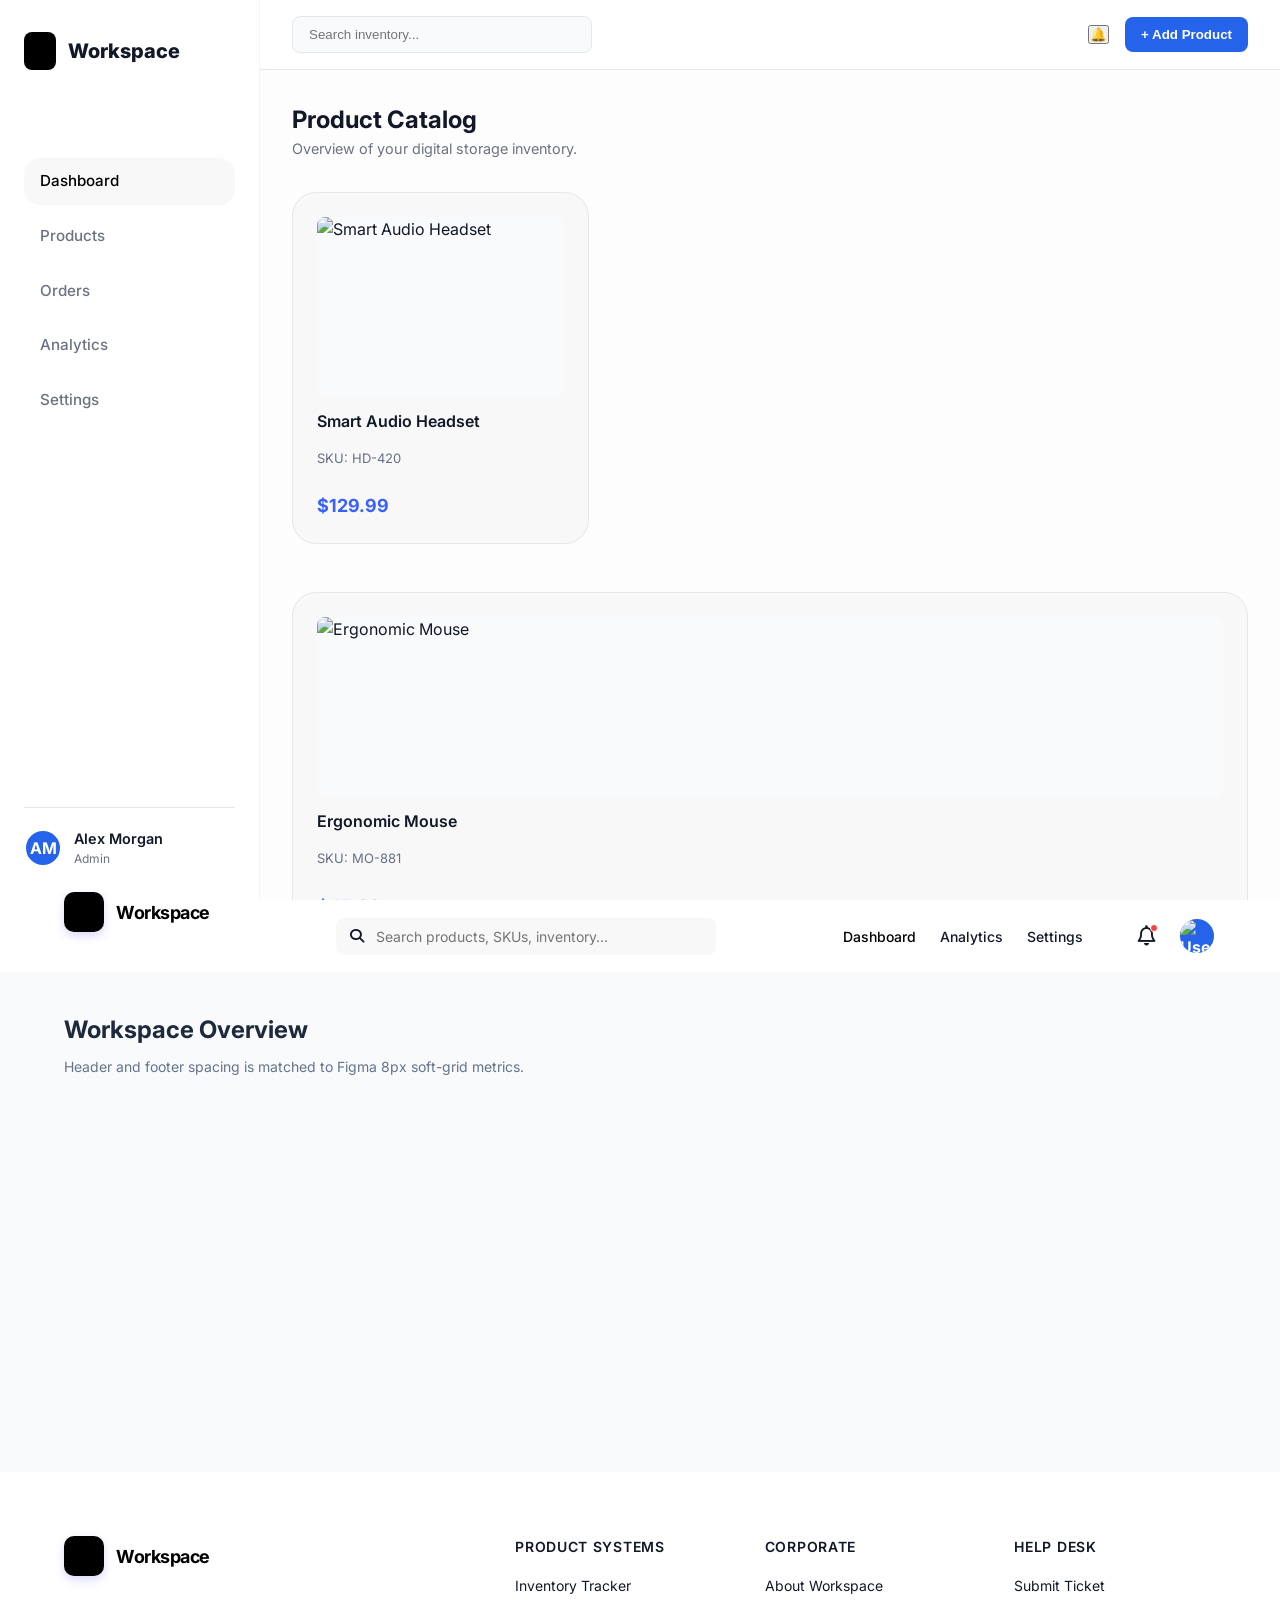
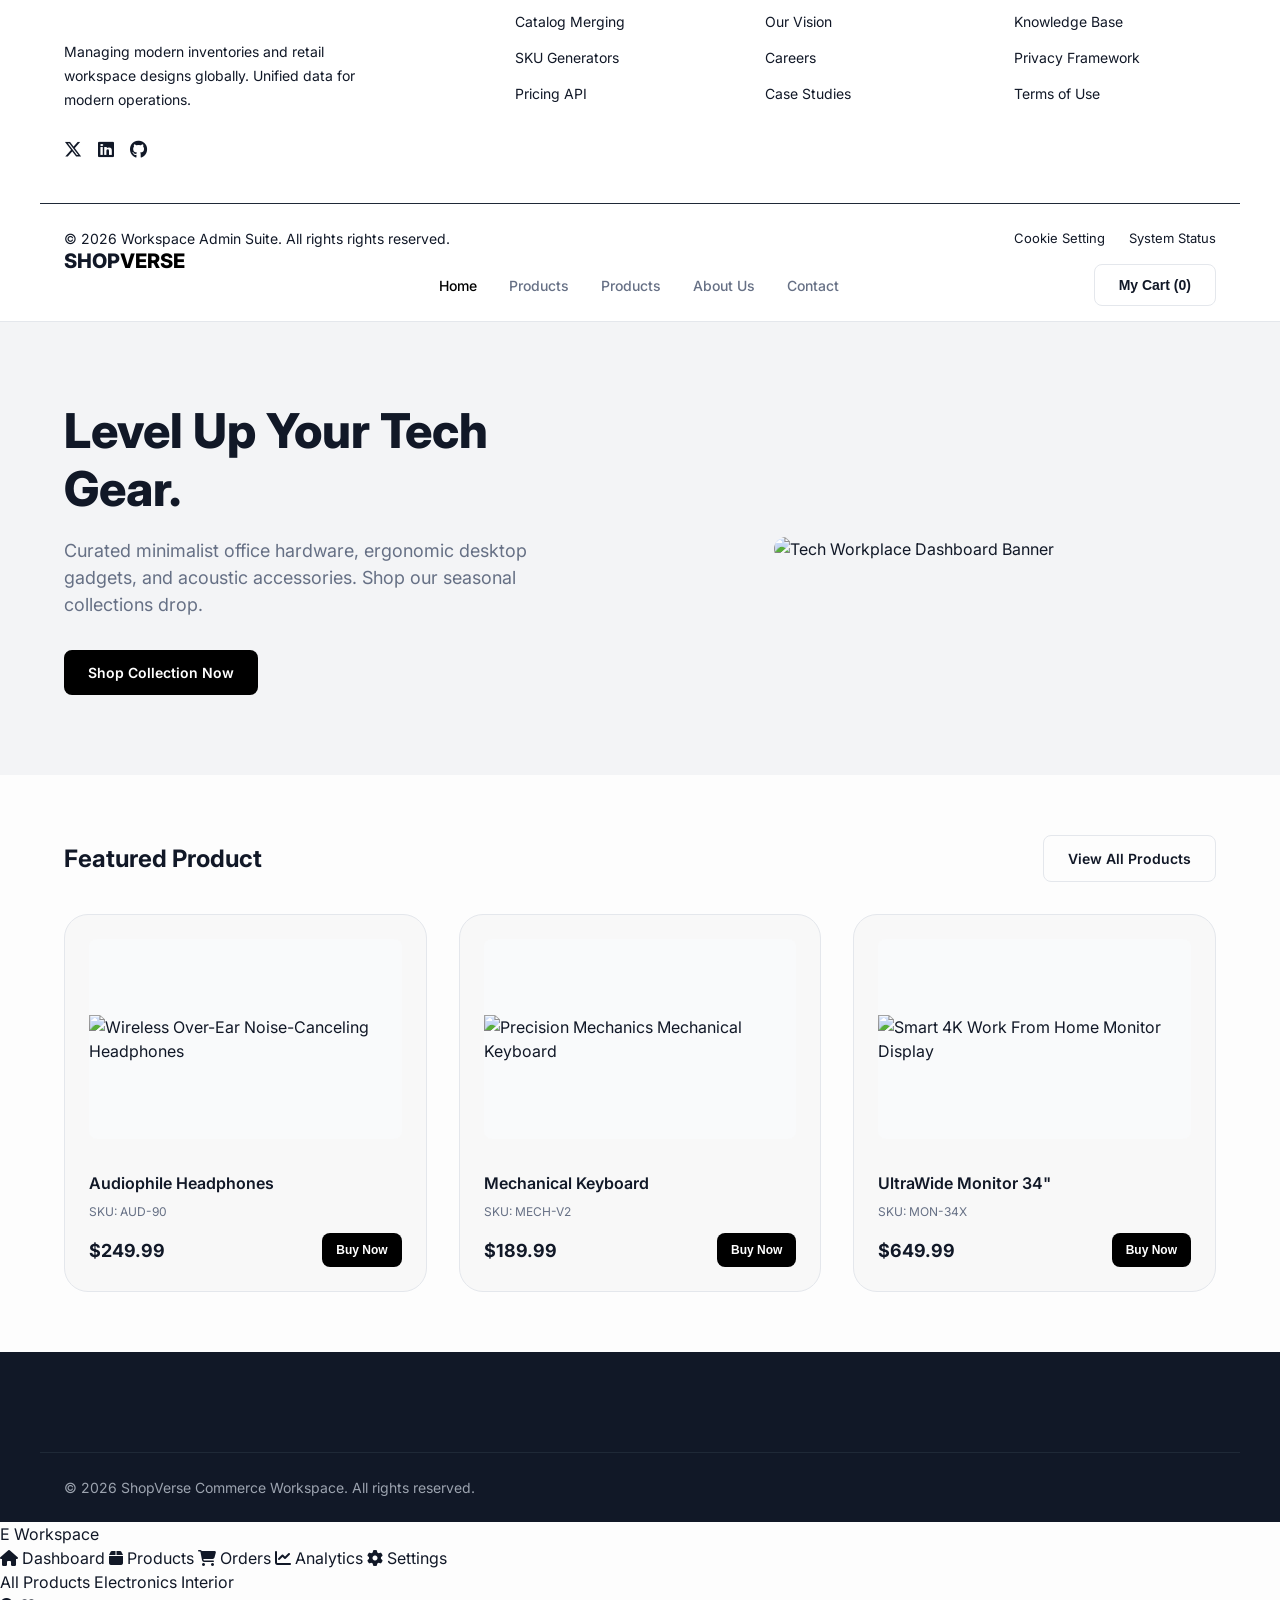
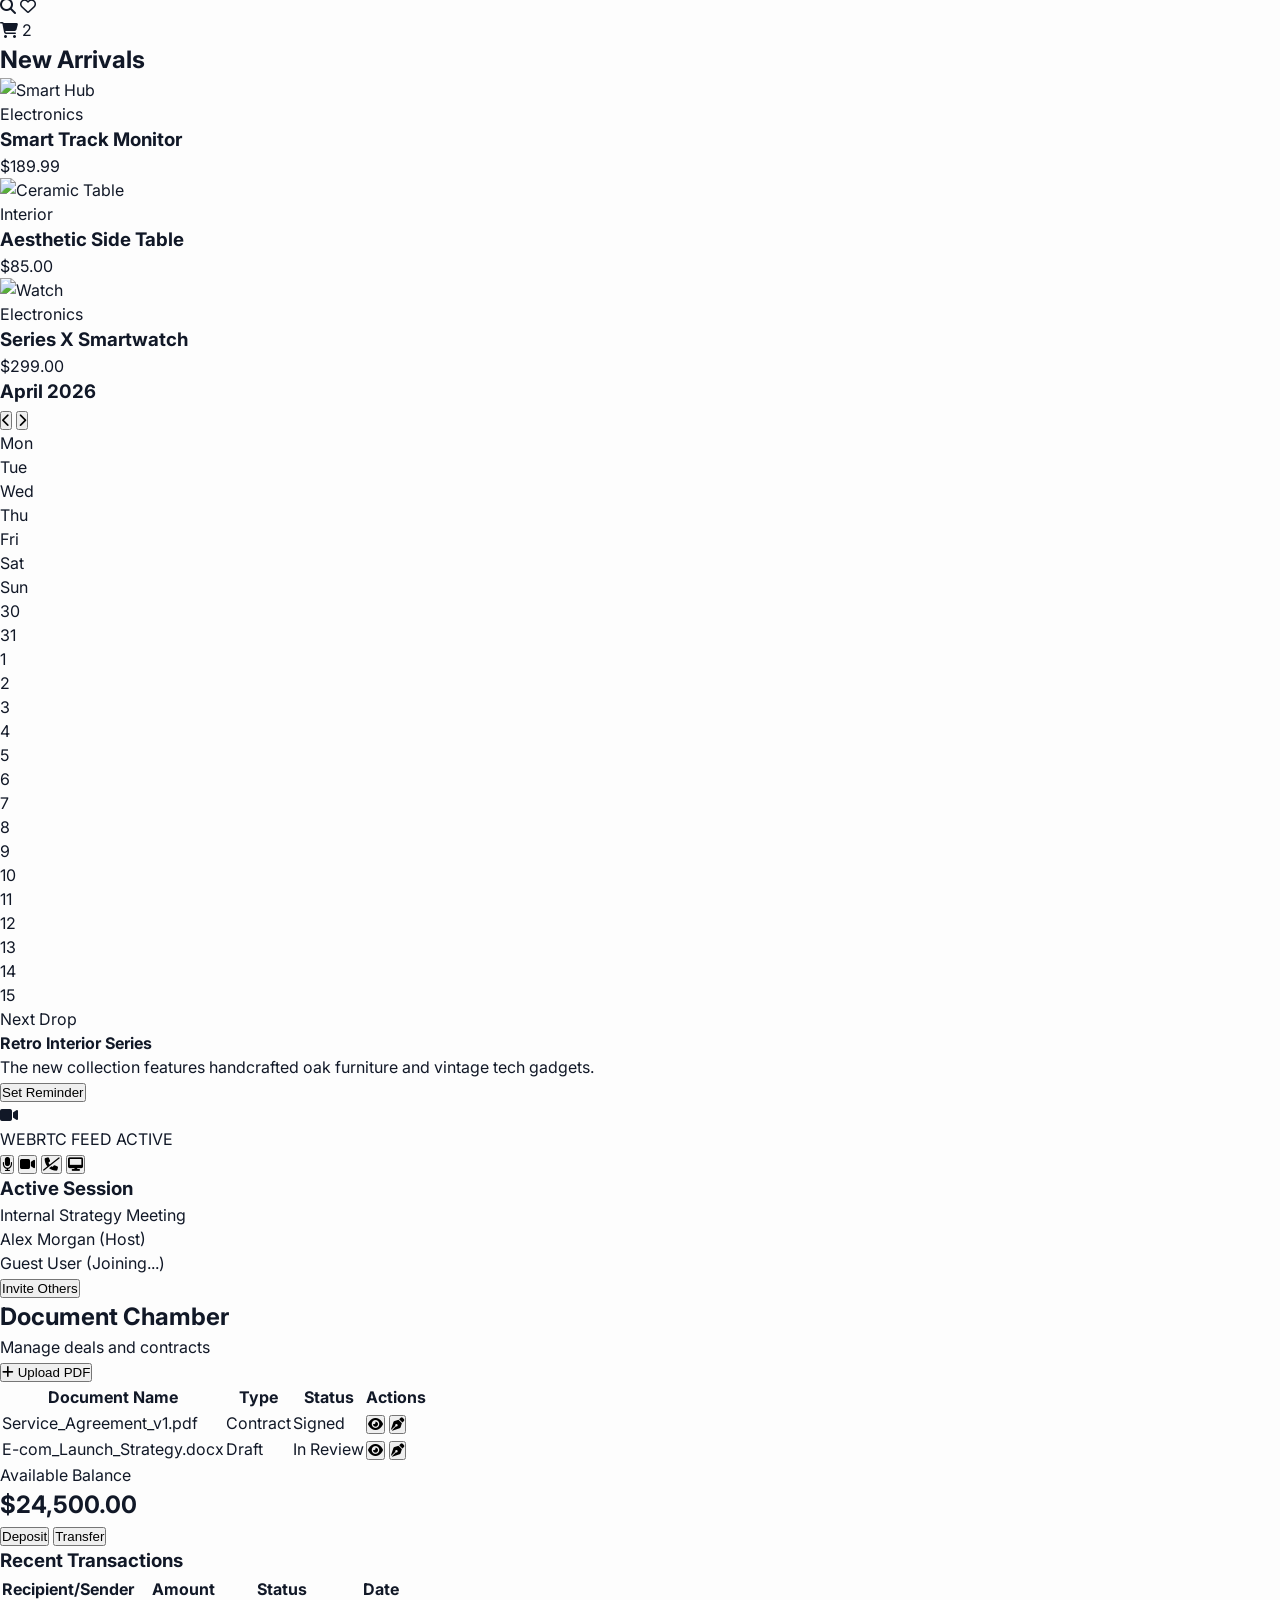
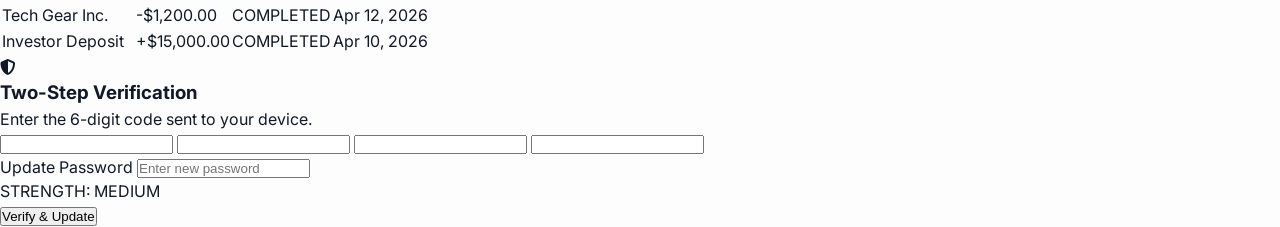
==== commit 994313c4: "Update index.html" ====
--- a/index.html
+++ b/index.html
@@ -402,7 +402,165 @@
 
 </body>
 </html>
-
-
-
-
+<section class="mt-8 grid grid-cols-1 lg:grid-cols-4 gap-8">
+    <div class="lg:col-span-3 bg-gray-900 rounded-3xl relative overflow-hidden aspect-video shadow-2xl">
+        <div class="absolute inset-0 flex items-center justify-center text-gray-600">
+            <i class="fa-solid fa-video text-6xl opacity-20"></i>
+            <p class="absolute bottom-10 font-medium text-white/50 tracking-widest">WEBRTC FEED ACTIVE</p>
+        </div>
+
+        <div class="absolute top-6 right-6 w-48 aspect-video bg-gray-800 rounded-2xl border-2 border-white/10 shadow-lg"></div>
+
+        <div class="absolute bottom-8 left-1/2 -translate-x-1/2 flex items-center gap-4 bg-white/10 backdrop-blur-md p-4 rounded-2xl border border-white/20">
+            <button class="w-12 h-12 rounded-full bg-white/10 text-white hover:bg-white/20 transition"><i class="fa-solid fa-microphone"></i></button>
+            <button class="w-12 h-12 rounded-full bg-white/10 text-white hover:bg-white/20 transition"><i class="fa-solid fa-video"></i></button>
+            <button class="w-12 h-12 rounded-full bg-red-500 text-white hover:bg-red-600 transition"><i class="fa-solid fa-phone-slash"></i></button>
+            <button class="w-12 h-12 rounded-full bg-white/10 text-white hover:bg-white/20 transition"><i class="fa-solid fa-desktop"></i></button>
+        </div>
+    </div>
+
+    <div class="bg-white border border-gray-100 rounded-3xl p-6 flex flex-col justify-between shadow-sm">
+        <div>
+            <h3 class="font-bold text-lg mb-2">Active Session</h3>
+            <p class="text-sm text-gray-500 mb-6">Internal Strategy Meeting</p>
+            
+            <div class="space-y-4">
+                <div class="flex items-center gap-3">
+                    <div class="w-2 h-2 rounded-full bg-green-500"></div>
+                    <span class="text-sm font-medium">Alex Morgan (Host)</span>
+                </div>
+                <div class="flex items-center gap-3">
+                    <div class="w-2 h-2 rounded-full bg-gray-300"></div>
+                    <span class="text-sm text-gray-400">Guest User (Joining...)</span>
+                </div>
+            </div>
+        </div>
+        <button class="w-full py-3 border-2 border-black text-black font-bold rounded-2xl hover:bg-black hover:text-white transition">Invite Others</button>
+    </div>
+</section>
+<section class="mt-12 bg-white rounded-3xl p-8 border border-gray-100 shadow-sm">
+    <div class="flex justify-between items-center mb-8">
+        <div>
+            <h2 class="text-2xl font-bold">Document Chamber</h2>
+            <p class="text-gray-500 text-sm">Manage deals and contracts</p>
+        </div>
+        <button class="bg-black text-white px-6 py-2 rounded-xl font-semibold hover:bg-gray-800 transition">
+            <i class="fa-solid fa-plus mr-2"></i> Upload PDF
+        </button>
+    </div>
+
+    <div class="overflow-x-auto">
+        <table class="w-full text-left">
+            <thead>
+                <tr class="text-gray-400 text-xs uppercase tracking-wider border-b border-gray-50">
+                    <th class="pb-4">Document Name</th>
+                    <th class="pb-4">Type</th>
+                    <th class="pb-4">Status</th>
+                    <th class="pb-4 text-right">Actions</th>
+                </tr>
+            </thead>
+            <tbody class="divide-y divide-gray-50">
+                <tr class="group hover:bg-gray-50/50 transition">
+                    <td class="py-4 font-medium">Service_Agreement_v1.pdf</td>
+                    <td class="py-4 text-gray-500">Contract</td>
+                    <td class="py-4">
+                        <span class="px-3 py-1 bg-green-100 text-green-700 rounded-full text-[10px] font-bold uppercase">Signed</span>
+                    </td>
+                    <td class="py-4 text-right">
+                        <button class="text-gray-400 hover:text-black mr-3"><i class="fa-solid fa-eye"></i></button>
+                        <button class="text-gray-400 hover:text-black"><i class="fa-solid fa-pen-nib"></i></button>
+                    </td>
+                </tr>
+                <tr class="group hover:bg-gray-50/50 transition">
+                    <td class="py-4 font-medium">E-com_Launch_Strategy.docx</td>
+                    <td class="py-4 text-gray-500">Draft</td>
+                    <td class="py-4">
+                        <span class="px-3 py-1 bg-yellow-100 text-yellow-700 rounded-full text-[10px] font-bold uppercase">In Review</span>
+                    </td>
+                    <td class="py-4 text-right">
+                        <button class="text-gray-400 hover:text-black mr-3"><i class="fa-solid fa-eye"></i></button>
+                        <button class="text-gray-400 hover:text-black"><i class="fa-solid fa-pen-nib"></i></button>
+                    </td>
+                </tr>
+            </tbody>
+        </table>
+    </div>
+</section>
+
+<section class="mt-12 grid grid-cols-1 lg:grid-cols-3 gap-8">
+    <div class="bg-gradient-to-br from-indigo-600 to-blue-700 rounded-3xl p-8 text-white shadow-lg">
+        <p class="text-indigo-100 text-sm font-medium mb-1">Available Balance</p>
+        <h2 class="text-4xl font-bold mb-8">$24,500.00</h2>
+        <div class="flex gap-4">
+            <button class="flex-1 bg-white/20 hover:bg-white/30 backdrop-blur-md py-3 rounded-xl font-semibold transition text-sm">Deposit</button>
+            <button class="flex-1 bg-white text-indigo-600 hover:bg-indigo-50 py-3 rounded-xl font-semibold transition text-sm">Transfer</button>
+        </div>
+    </div>
+
+    <div class="lg:col-span-2 bg-white rounded-3xl p-8 border border-gray-100 shadow-sm">
+        <h3 class="font-bold text-lg mb-6">Recent Transactions</h3>
+        <div class="overflow-x-auto">
+            <table class="w-full text-left text-sm">
+                <thead>
+                    <tr class="text-gray-400 border-b border-gray-50">
+                        <th class="pb-4">Recipient/Sender</th>
+                        <th class="pb-4">Amount</th>
+                        <th class="pb-4">Status</th>
+                        <th class="pb-4 text-right">Date</th>
+                    </tr>
+                </thead>
+                <tbody class="divide-y divide-gray-50">
+                    <tr>
+                        <td class="py-4 font-medium">Tech Gear Inc.</td>
+                        <td class="py-4 text-red-600">-$1,200.00</td>
+                        <td class="py-4"><span class="px-2 py-1 bg-blue-50 text-blue-600 rounded-md text-[10px] font-bold">COMPLETED</span></td>
+                        <td class="py-4 text-right text-gray-500">Apr 12, 2026</td>
+                    </tr>
+                    <tr>
+                        <td class="py-4 font-medium">Investor Deposit</td>
+                        <td class="py-4 text-green-600">+$15,000.00</td>
+                        <td class="py-4"><span class="px-2 py-1 bg-blue-50 text-blue-600 rounded-md text-[10px] font-bold">COMPLETED</span></td>
+                        <td class="py-4 text-right text-gray-500">Apr 10, 2026</td>
+                    </tr>
+                </tbody>
+            </table>
+        </div>
+    </div>
+</section>
+<div id="securityModal" class="mt-12 max-w-md mx-auto bg-white border border-gray-200 rounded-3xl p-8 shadow-xl">
+    <div class="text-center mb-8">
+        <div class="w-16 h-16 bg-indigo-100 text-indigo-600 rounded-full flex items-center justify-center mx-auto mb-4 text-2xl">
+            <i class="fa-solid fa-shield-halved"></i>
+        </div>
+        <h3 class="text-xl font-bold">Two-Step Verification</h3>
+        <p class="text-gray-500 text-sm mt-2">Enter the 6-digit code sent to your device.</p>
+    </div>
+
+    <div class="flex justify-center gap-3 mb-8">
+        <input type="text" maxlength="1" class="w-12 h-14 border-2 border-gray-100 rounded-xl text-center text-xl font-bold focus:border-indigo-500 outline-none">
+        <input type="text" maxlength="1" class="w-12 h-14 border-2 border-gray-100 rounded-xl text-center text-xl font-bold focus:border-indigo-500 outline-none">
+        <input type="text" maxlength="1" class="w-12 h-14 border-2 border-gray-100 rounded-xl text-center text-xl font-bold focus:border-indigo-500 outline-none">
+        <input type="text" maxlength="1" class="w-12 h-14 border-2 border-gray-100 rounded-xl text-center text-xl font-bold focus:border-indigo-500 outline-none">
+    </div>
+
+    <div class="mb-6">
+        <label class="text-xs font-bold text-gray-400 uppercase">Update Password</label>
+        <input type="password" id="pwInput" placeholder="Enter new password" class="w-full mt-2 p-3 bg-gray-50 border border-gray-100 rounded-xl outline-none">
+        <div class="mt-3 flex gap-1 h-1.5">
+            <div id="bar1" class="flex-1 bg-green-500 rounded-full"></div>
+            <div id="bar2" class="flex-1 bg-green-500 rounded-full"></div>
+            <div id="bar3" class="flex-1 bg-gray-200 rounded-full"></div>
+            <div id="bar4" class="flex-1 bg-gray-200 rounded-full"></div>
+        </div>
+        <p class="text-[10px] text-gray-400 mt-2 font-medium">STRENGTH: <span class="text-green-600">MEDIUM</span></p>
+    </div>
+
+    <button class="w-full py-4 bg-black text-white rounded-2xl font-bold hover:bg-gray-800 transition">Verify & Update</button>
+</div>
+
+
+
+
+
+
+
--- a/style.css
+++ b/style.css
@@ -1132,7 +1132,177 @@
 
 .hidden {
     display: none !important;
-}
-
-
-
+}/* 🛠️ Global Variables & Resets */
+:root {
+    --primary: #000000;
+    --accent: #2563eb; /* Blue for Electronics */
+    --accent-alt: #16a34a; /* Green for Interior */
+    --bg-light: #F8F8F8;
+    --white: #FFFFFF;
+    --border: #F1F5F9;
+    --text-main: #111827;
+    --text-muted: #6B7280;
+    --radius-lg: 24px;
+    --radius-md: 16px;
+}
+
+* {
+    margin: 0;
+    padding: 0;
+    box-sizing: border-box;
+}
+
+body {
+    font-family: 'Inter', sans-serif;
+    background-color: #FDFDFD;
+    color: var(--text-main);
+}
+
+/* 🏗️ Layout Structure */
+.dashboard-container {
+    display: flex;
+    min-height: 100vh;
+}
+
+/* 📂 Sidebar Styles */
+.sidebar {
+    width: 260px;
+    background: var(--white);
+    border-right: 1px solid var(--border);
+    padding: 32px 24px;
+    position: sticky;
+    top: 0;
+    height: 100vh;
+}
+
+.logo {
+    display: flex;
+    align-items: center;
+    gap: 12px;
+    font-size: 20px;
+    font-weight: 800;
+    margin-bottom: 48px;
+}
+
+.logo-box {
+    background: var(--primary);
+    color: var(--white);
+    padding: 4px 10px;
+    border-radius: 8px;
+}
+
+.nav-item {
+    display: flex;
+    align-items: center;
+    gap: 12px;
+    padding: 12px 16px;
+    color: var(--text-muted);
+    text-decoration: none;
+    font-weight: 500;
+    border-radius: var(--radius-md);
+    transition: all 0.2s;
+}
+
+.nav-item.active, .nav-item:hover {
+    background: var(--bg-light);
+    color: var(--primary);
+}
+
+/* 🛍️ Product Card Styles */
+.product-grid {
+    display: grid;
+    grid-template-columns: repeat(auto-fill, minmax(280px, 1fr));
+    gap: 32px;
+    margin-bottom: 48px;
+}
+
+.product-card {
+    background: var(--bg-light);
+    border-radius: var(--radius-lg);
+    padding: 24px;
+    cursor: pointer;
+    transition: transform 0.3s ease, box-shadow 0.3s ease;
+}
+
+.product-card:hover {
+    transform: translateY(-5px);
+    box-shadow: 0 10px 25px -5px rgba(0, 0, 0, 0.05);
+}
+
+.product-img-wrapper {
+    height: 200px;
+    display: flex;
+    align-items: center;
+    justify-content: center;
+    margin-bottom: 20px;
+}
+
+.product-img-wrapper img {
+    max-height: 100%;
+    object-contain: contain;
+}
+
+.category-tag {
+    font-size: 10px;
+    font-weight: 700;
+    text-transform: uppercase;
+    letter-spacing: 1px;
+    margin-bottom: 8px;
+}
+
+.tag-electronics { color: var(--accent); }
+.tag-interior { color: var(--accent-alt); }
+
+/* 📅 Calendar Styles (New for Week 1) */
+.calendar-container {
+    background: var(--white);
+    border: 1px solid var(--border);
+    border-radius: var(--radius-lg);
+    padding: 32px;
+}
+
+.calendar-grid {
+    display: grid;
+    grid-template-columns: repeat(7, 1fr);
+    text-align: center;
+    gap: 10px;
+}
+
+.day-header {
+    font-size: 11px;
+    font-weight: 700;
+    color: var(--text-muted);
+    text-transform: uppercase;
+    padding-bottom: 15px;
+}
+
+.date-cell {
+    padding: 15px 0;
+    font-weight: 500;
+    border-radius: 12px;
+    transition: background 0.2s;
+}
+
+.date-cell:hover:not(.empty) {
+    background: #eff6ff;
+    color: var(--accent);
+}
+
+.date-today {
+    background: var(--primary) !important;
+    color: var(--white) !important;
+    font-weight: 700;
+    box-shadow: 0 4px 12px rgba(0,0,0,0.15);
+}
+
+.empty { color: #CBD5E1; }
+
+/* 🚀 Responsive Tweaks */
+@media (max-width: 768px) {
+    .sidebar { display: none; }
+    .main-content { padding: 20px; }
+}
+
+
+
+
--- a/style.css
+++ b/style.css
@@ -1132,7 +1132,177 @@
 
 .hidden {
     display: none !important;
-}
-
-
-
+}/* 🛠️ Global Variables & Resets */
+:root {
+    --primary: #000000;
+    --accent: #2563eb; /* Blue for Electronics */
+    --accent-alt: #16a34a; /* Green for Interior */
+    --bg-light: #F8F8F8;
+    --white: #FFFFFF;
+    --border: #F1F5F9;
+    --text-main: #111827;
+    --text-muted: #6B7280;
+    --radius-lg: 24px;
+    --radius-md: 16px;
+}
+
+* {
+    margin: 0;
+    padding: 0;
+    box-sizing: border-box;
+}
+
+body {
+    font-family: 'Inter', sans-serif;
+    background-color: #FDFDFD;
+    color: var(--text-main);
+}
+
+/* 🏗️ Layout Structure */
+.dashboard-container {
+    display: flex;
+    min-height: 100vh;
+}
+
+/* 📂 Sidebar Styles */
+.sidebar {
+    width: 260px;
+    background: var(--white);
+    border-right: 1px solid var(--border);
+    padding: 32px 24px;
+    position: sticky;
+    top: 0;
+    height: 100vh;
+}
+
+.logo {
+    display: flex;
+    align-items: center;
+    gap: 12px;
+    font-size: 20px;
+    font-weight: 800;
+    margin-bottom: 48px;
+}
+
+.logo-box {
+    background: var(--primary);
+    color: var(--white);
+    padding: 4px 10px;
+    border-radius: 8px;
+}
+
+.nav-item {
+    display: flex;
+    align-items: center;
+    gap: 12px;
+    padding: 12px 16px;
+    color: var(--text-muted);
+    text-decoration: none;
+    font-weight: 500;
+    border-radius: var(--radius-md);
+    transition: all 0.2s;
+}
+
+.nav-item.active, .nav-item:hover {
+    background: var(--bg-light);
+    color: var(--primary);
+}
+
+/* 🛍️ Product Card Styles */
+.product-grid {
+    display: grid;
+    grid-template-columns: repeat(auto-fill, minmax(280px, 1fr));
+    gap: 32px;
+    margin-bottom: 48px;
+}
+
+.product-card {
+    background: var(--bg-light);
+    border-radius: var(--radius-lg);
+    padding: 24px;
+    cursor: pointer;
+    transition: transform 0.3s ease, box-shadow 0.3s ease;
+}
+
+.product-card:hover {
+    transform: translateY(-5px);
+    box-shadow: 0 10px 25px -5px rgba(0, 0, 0, 0.05);
+}
+
+.product-img-wrapper {
+    height: 200px;
+    display: flex;
+    align-items: center;
+    justify-content: center;
+    margin-bottom: 20px;
+}
+
+.product-img-wrapper img {
+    max-height: 100%;
+    object-contain: contain;
+}
+
+.category-tag {
+    font-size: 10px;
+    font-weight: 700;
+    text-transform: uppercase;
+    letter-spacing: 1px;
+    margin-bottom: 8px;
+}
+
+.tag-electronics { color: var(--accent); }
+.tag-interior { color: var(--accent-alt); }
+
+/* 📅 Calendar Styles (New for Week 1) */
+.calendar-container {
+    background: var(--white);
+    border: 1px solid var(--border);
+    border-radius: var(--radius-lg);
+    padding: 32px;
+}
+
+.calendar-grid {
+    display: grid;
+    grid-template-columns: repeat(7, 1fr);
+    text-align: center;
+    gap: 10px;
+}
+
+.day-header {
+    font-size: 11px;
+    font-weight: 700;
+    color: var(--text-muted);
+    text-transform: uppercase;
+    padding-bottom: 15px;
+}
+
+.date-cell {
+    padding: 15px 0;
+    font-weight: 500;
+    border-radius: 12px;
+    transition: background 0.2s;
+}
+
+.date-cell:hover:not(.empty) {
+    background: #eff6ff;
+    color: var(--accent);
+}
+
+.date-today {
+    background: var(--primary) !important;
+    color: var(--white) !important;
+    font-weight: 700;
+    box-shadow: 0 4px 12px rgba(0,0,0,0.15);
+}
+
+.empty { color: #CBD5E1; }
+
+/* 🚀 Responsive Tweaks */
+@media (max-width: 768px) {
+    .sidebar { display: none; }
+    .main-content { padding: 20px; }
+}
+
+
+
+
--- a/style.css
+++ b/style.css
@@ -1132,7 +1132,177 @@
 
 .hidden {
     display: none !important;
-}
-
-
-
+}/* 🛠️ Global Variables & Resets */
+:root {
+    --primary: #000000;
+    --accent: #2563eb; /* Blue for Electronics */
+    --accent-alt: #16a34a; /* Green for Interior */
+    --bg-light: #F8F8F8;
+    --white: #FFFFFF;
+    --border: #F1F5F9;
+    --text-main: #111827;
+    --text-muted: #6B7280;
+    --radius-lg: 24px;
+    --radius-md: 16px;
+}
+
+* {
+    margin: 0;
+    padding: 0;
+    box-sizing: border-box;
+}
+
+body {
+    font-family: 'Inter', sans-serif;
+    background-color: #FDFDFD;
+    color: var(--text-main);
+}
+
+/* 🏗️ Layout Structure */
+.dashboard-container {
+    display: flex;
+    min-height: 100vh;
+}
+
+/* 📂 Sidebar Styles */
+.sidebar {
+    width: 260px;
+    background: var(--white);
+    border-right: 1px solid var(--border);
+    padding: 32px 24px;
+    position: sticky;
+    top: 0;
+    height: 100vh;
+}
+
+.logo {
+    display: flex;
+    align-items: center;
+    gap: 12px;
+    font-size: 20px;
+    font-weight: 800;
+    margin-bottom: 48px;
+}
+
+.logo-box {
+    background: var(--primary);
+    color: var(--white);
+    padding: 4px 10px;
+    border-radius: 8px;
+}
+
+.nav-item {
+    display: flex;
+    align-items: center;
+    gap: 12px;
+    padding: 12px 16px;
+    color: var(--text-muted);
+    text-decoration: none;
+    font-weight: 500;
+    border-radius: var(--radius-md);
+    transition: all 0.2s;
+}
+
+.nav-item.active, .nav-item:hover {
+    background: var(--bg-light);
+    color: var(--primary);
+}
+
+/* 🛍️ Product Card Styles */
+.product-grid {
+    display: grid;
+    grid-template-columns: repeat(auto-fill, minmax(280px, 1fr));
+    gap: 32px;
+    margin-bottom: 48px;
+}
+
+.product-card {
+    background: var(--bg-light);
+    border-radius: var(--radius-lg);
+    padding: 24px;
+    cursor: pointer;
+    transition: transform 0.3s ease, box-shadow 0.3s ease;
+}
+
+.product-card:hover {
+    transform: translateY(-5px);
+    box-shadow: 0 10px 25px -5px rgba(0, 0, 0, 0.05);
+}
+
+.product-img-wrapper {
+    height: 200px;
+    display: flex;
+    align-items: center;
+    justify-content: center;
+    margin-bottom: 20px;
+}
+
+.product-img-wrapper img {
+    max-height: 100%;
+    object-contain: contain;
+}
+
+.category-tag {
+    font-size: 10px;
+    font-weight: 700;
+    text-transform: uppercase;
+    letter-spacing: 1px;
+    margin-bottom: 8px;
+}
+
+.tag-electronics { color: var(--accent); }
+.tag-interior { color: var(--accent-alt); }
+
+/* 📅 Calendar Styles (New for Week 1) */
+.calendar-container {
+    background: var(--white);
+    border: 1px solid var(--border);
+    border-radius: var(--radius-lg);
+    padding: 32px;
+}
+
+.calendar-grid {
+    display: grid;
+    grid-template-columns: repeat(7, 1fr);
+    text-align: center;
+    gap: 10px;
+}
+
+.day-header {
+    font-size: 11px;
+    font-weight: 700;
+    color: var(--text-muted);
+    text-transform: uppercase;
+    padding-bottom: 15px;
+}
+
+.date-cell {
+    padding: 15px 0;
+    font-weight: 500;
+    border-radius: 12px;
+    transition: background 0.2s;
+}
+
+.date-cell:hover:not(.empty) {
+    background: #eff6ff;
+    color: var(--accent);
+}
+
+.date-today {
+    background: var(--primary) !important;
+    color: var(--white) !important;
+    font-weight: 700;
+    box-shadow: 0 4px 12px rgba(0,0,0,0.15);
+}
+
+.empty { color: #CBD5E1; }
+
+/* 🚀 Responsive Tweaks */
+@media (max-width: 768px) {
+    .sidebar { display: none; }
+    .main-content { padding: 20px; }
+}
+
+
+
+
--- a/style.css
+++ b/style.css
@@ -1132,7 +1132,177 @@
 
 .hidden {
     display: none !important;
-}
-
-
-
+}/* 🛠️ Global Variables & Resets */
+:root {
+    --primary: #000000;
+    --accent: #2563eb; /* Blue for Electronics */
+    --accent-alt: #16a34a; /* Green for Interior */
+    --bg-light: #F8F8F8;
+    --white: #FFFFFF;
+    --border: #F1F5F9;
+    --text-main: #111827;
+    --text-muted: #6B7280;
+    --radius-lg: 24px;
+    --radius-md: 16px;
+}
+
+* {
+    margin: 0;
+    padding: 0;
+    box-sizing: border-box;
+}
+
+body {
+    font-family: 'Inter', sans-serif;
+    background-color: #FDFDFD;
+    color: var(--text-main);
+}
+
+/* 🏗️ Layout Structure */
+.dashboard-container {
+    display: flex;
+    min-height: 100vh;
+}
+
+/* 📂 Sidebar Styles */
+.sidebar {
+    width: 260px;
+    background: var(--white);
+    border-right: 1px solid var(--border);
+    padding: 32px 24px;
+    position: sticky;
+    top: 0;
+    height: 100vh;
+}
+
+.logo {
+    display: flex;
+    align-items: center;
+    gap: 12px;
+    font-size: 20px;
+    font-weight: 800;
+    margin-bottom: 48px;
+}
+
+.logo-box {
+    background: var(--primary);
+    color: var(--white);
+    padding: 4px 10px;
+    border-radius: 8px;
+}
+
+.nav-item {
+    display: flex;
+    align-items: center;
+    gap: 12px;
+    padding: 12px 16px;
+    color: var(--text-muted);
+    text-decoration: none;
+    font-weight: 500;
+    border-radius: var(--radius-md);
+    transition: all 0.2s;
+}
+
+.nav-item.active, .nav-item:hover {
+    background: var(--bg-light);
+    color: var(--primary);
+}
+
+/* 🛍️ Product Card Styles */
+.product-grid {
+    display: grid;
+    grid-template-columns: repeat(auto-fill, minmax(280px, 1fr));
+    gap: 32px;
+    margin-bottom: 48px;
+}
+
+.product-card {
+    background: var(--bg-light);
+    border-radius: var(--radius-lg);
+    padding: 24px;
+    cursor: pointer;
+    transition: transform 0.3s ease, box-shadow 0.3s ease;
+}
+
+.product-card:hover {
+    transform: translateY(-5px);
+    box-shadow: 0 10px 25px -5px rgba(0, 0, 0, 0.05);
+}
+
+.product-img-wrapper {
+    height: 200px;
+    display: flex;
+    align-items: center;
+    justify-content: center;
+    margin-bottom: 20px;
+}
+
+.product-img-wrapper img {
+    max-height: 100%;
+    object-contain: contain;
+}
+
+.category-tag {
+    font-size: 10px;
+    font-weight: 700;
+    text-transform: uppercase;
+    letter-spacing: 1px;
+    margin-bottom: 8px;
+}
+
+.tag-electronics { color: var(--accent); }
+.tag-interior { color: var(--accent-alt); }
+
+/* 📅 Calendar Styles (New for Week 1) */
+.calendar-container {
+    background: var(--white);
+    border: 1px solid var(--border);
+    border-radius: var(--radius-lg);
+    padding: 32px;
+}
+
+.calendar-grid {
+    display: grid;
+    grid-template-columns: repeat(7, 1fr);
+    text-align: center;
+    gap: 10px;
+}
+
+.day-header {
+    font-size: 11px;
+    font-weight: 700;
+    color: var(--text-muted);
+    text-transform: uppercase;
+    padding-bottom: 15px;
+}
+
+.date-cell {
+    padding: 15px 0;
+    font-weight: 500;
+    border-radius: 12px;
+    transition: background 0.2s;
+}
+
+.date-cell:hover:not(.empty) {
+    background: #eff6ff;
+    color: var(--accent);
+}
+
+.date-today {
+    background: var(--primary) !important;
+    color: var(--white) !important;
+    font-weight: 700;
+    box-shadow: 0 4px 12px rgba(0,0,0,0.15);
+}
+
+.empty { color: #CBD5E1; }
+
+/* 🚀 Responsive Tweaks */
+@media (max-width: 768px) {
+    .sidebar { display: none; }
+    .main-content { padding: 20px; }
+}
+
+
+
+
--- a/style.css
+++ b/style.css
@@ -1132,7 +1132,177 @@
 
 .hidden {
     display: none !important;
-}
-
-
-
+}/* 🛠️ Global Variables & Resets */
+:root {
+    --primary: #000000;
+    --accent: #2563eb; /* Blue for Electronics */
+    --accent-alt: #16a34a; /* Green for Interior */
+    --bg-light: #F8F8F8;
+    --white: #FFFFFF;
+    --border: #F1F5F9;
+    --text-main: #111827;
+    --text-muted: #6B7280;
+    --radius-lg: 24px;
+    --radius-md: 16px;
+}
+
+* {
+    margin: 0;
+    padding: 0;
+    box-sizing: border-box;
+}
+
+body {
+    font-family: 'Inter', sans-serif;
+    background-color: #FDFDFD;
+    color: var(--text-main);
+}
+
+/* 🏗️ Layout Structure */
+.dashboard-container {
+    display: flex;
+    min-height: 100vh;
+}
+
+/* 📂 Sidebar Styles */
+.sidebar {
+    width: 260px;
+    background: var(--white);
+    border-right: 1px solid var(--border);
+    padding: 32px 24px;
+    position: sticky;
+    top: 0;
+    height: 100vh;
+}
+
+.logo {
+    display: flex;
+    align-items: center;
+    gap: 12px;
+    font-size: 20px;
+    font-weight: 800;
+    margin-bottom: 48px;
+}
+
+.logo-box {
+    background: var(--primary);
+    color: var(--white);
+    padding: 4px 10px;
+    border-radius: 8px;
+}
+
+.nav-item {
+    display: flex;
+    align-items: center;
+    gap: 12px;
+    padding: 12px 16px;
+    color: var(--text-muted);
+    text-decoration: none;
+    font-weight: 500;
+    border-radius: var(--radius-md);
+    transition: all 0.2s;
+}
+
+.nav-item.active, .nav-item:hover {
+    background: var(--bg-light);
+    color: var(--primary);
+}
+
+/* 🛍️ Product Card Styles */
+.product-grid {
+    display: grid;
+    grid-template-columns: repeat(auto-fill, minmax(280px, 1fr));
+    gap: 32px;
+    margin-bottom: 48px;
+}
+
+.product-card {
+    background: var(--bg-light);
+    border-radius: var(--radius-lg);
+    padding: 24px;
+    cursor: pointer;
+    transition: transform 0.3s ease, box-shadow 0.3s ease;
+}
+
+.product-card:hover {
+    transform: translateY(-5px);
+    box-shadow: 0 10px 25px -5px rgba(0, 0, 0, 0.05);
+}
+
+.product-img-wrapper {
+    height: 200px;
+    display: flex;
+    align-items: center;
+    justify-content: center;
+    margin-bottom: 20px;
+}
+
+.product-img-wrapper img {
+    max-height: 100%;
+    object-contain: contain;
+}
+
+.category-tag {
+    font-size: 10px;
+    font-weight: 700;
+    text-transform: uppercase;
+    letter-spacing: 1px;
+    margin-bottom: 8px;
+}
+
+.tag-electronics { color: var(--accent); }
+.tag-interior { color: var(--accent-alt); }
+
+/* 📅 Calendar Styles (New for Week 1) */
+.calendar-container {
+    background: var(--white);
+    border: 1px solid var(--border);
+    border-radius: var(--radius-lg);
+    padding: 32px;
+}
+
+.calendar-grid {
+    display: grid;
+    grid-template-columns: repeat(7, 1fr);
+    text-align: center;
+    gap: 10px;
+}
+
+.day-header {
+    font-size: 11px;
+    font-weight: 700;
+    color: var(--text-muted);
+    text-transform: uppercase;
+    padding-bottom: 15px;
+}
+
+.date-cell {
+    padding: 15px 0;
+    font-weight: 500;
+    border-radius: 12px;
+    transition: background 0.2s;
+}
+
+.date-cell:hover:not(.empty) {
+    background: #eff6ff;
+    color: var(--accent);
+}
+
+.date-today {
+    background: var(--primary) !important;
+    color: var(--white) !important;
+    font-weight: 700;
+    box-shadow: 0 4px 12px rgba(0,0,0,0.15);
+}
+
+.empty { color: #CBD5E1; }
+
+/* 🚀 Responsive Tweaks */
+@media (max-width: 768px) {
+    .sidebar { display: none; }
+    .main-content { padding: 20px; }
+}
+
+
+
+
